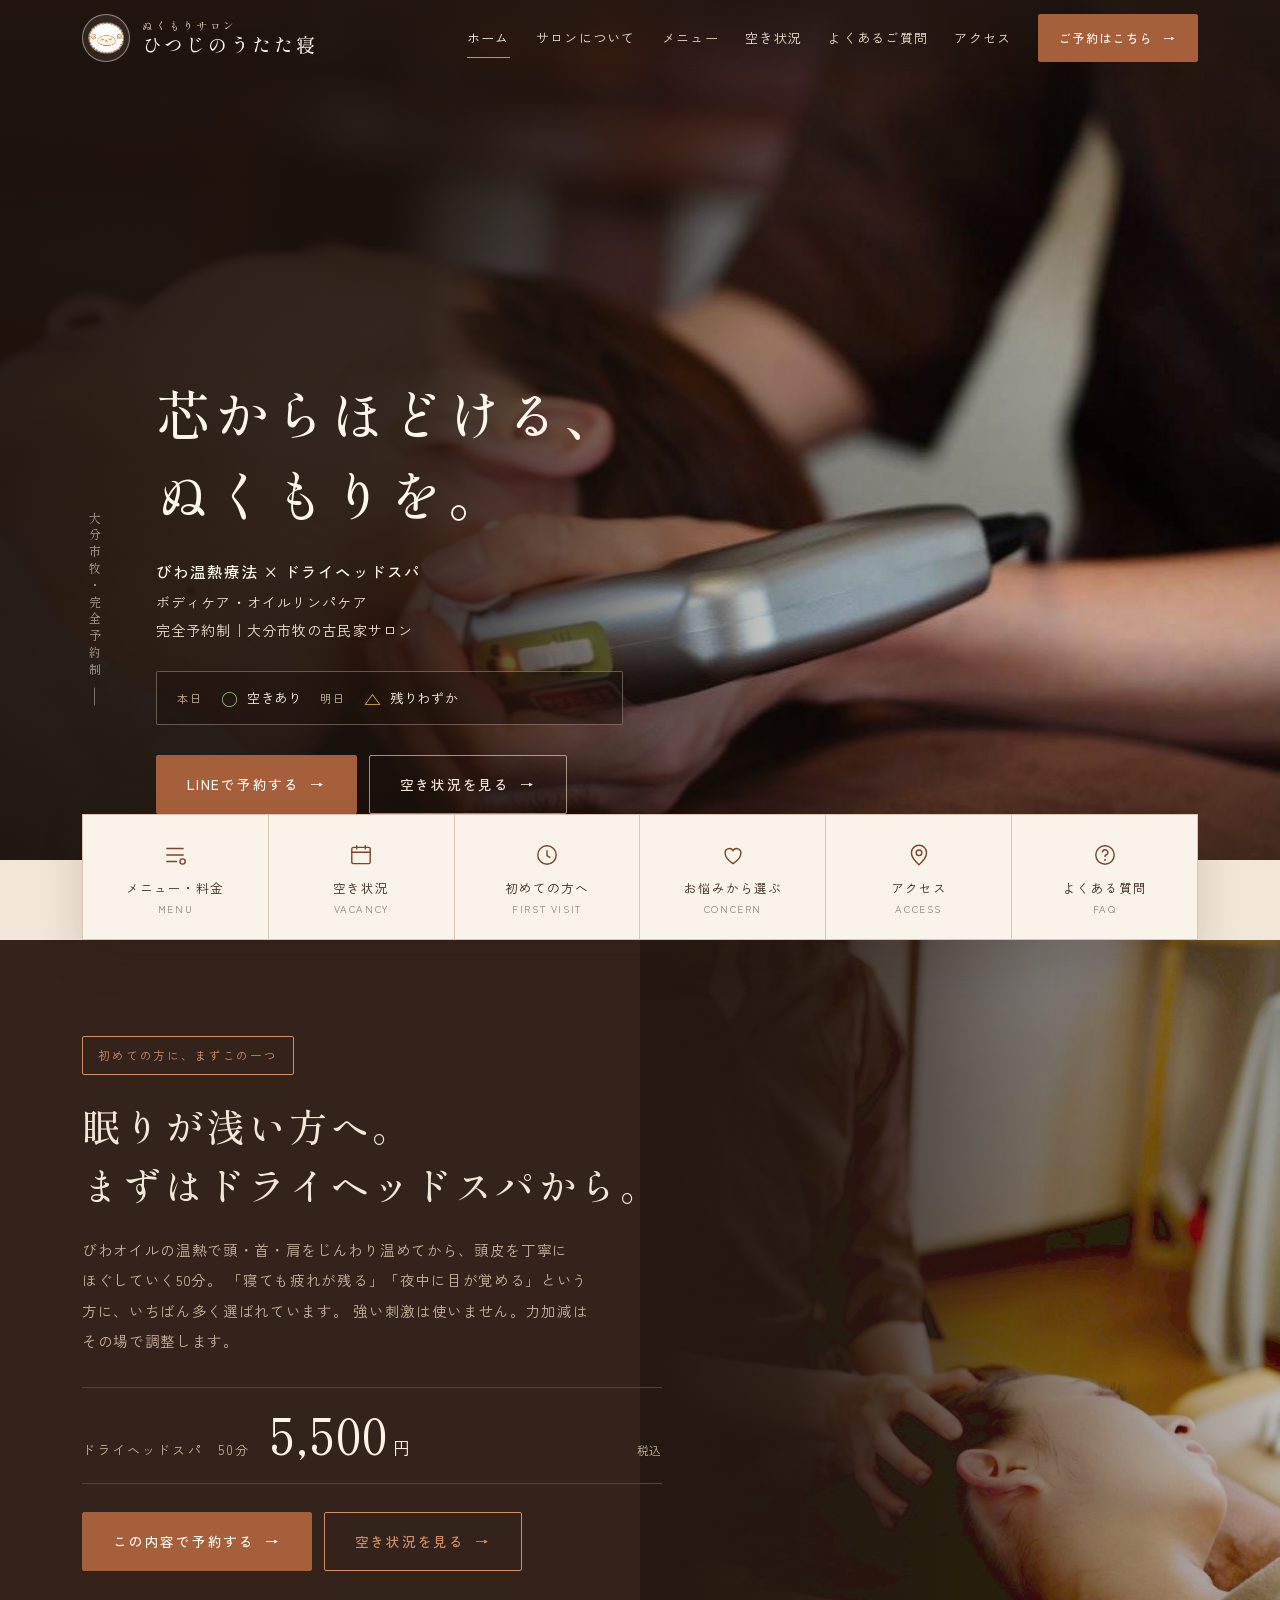
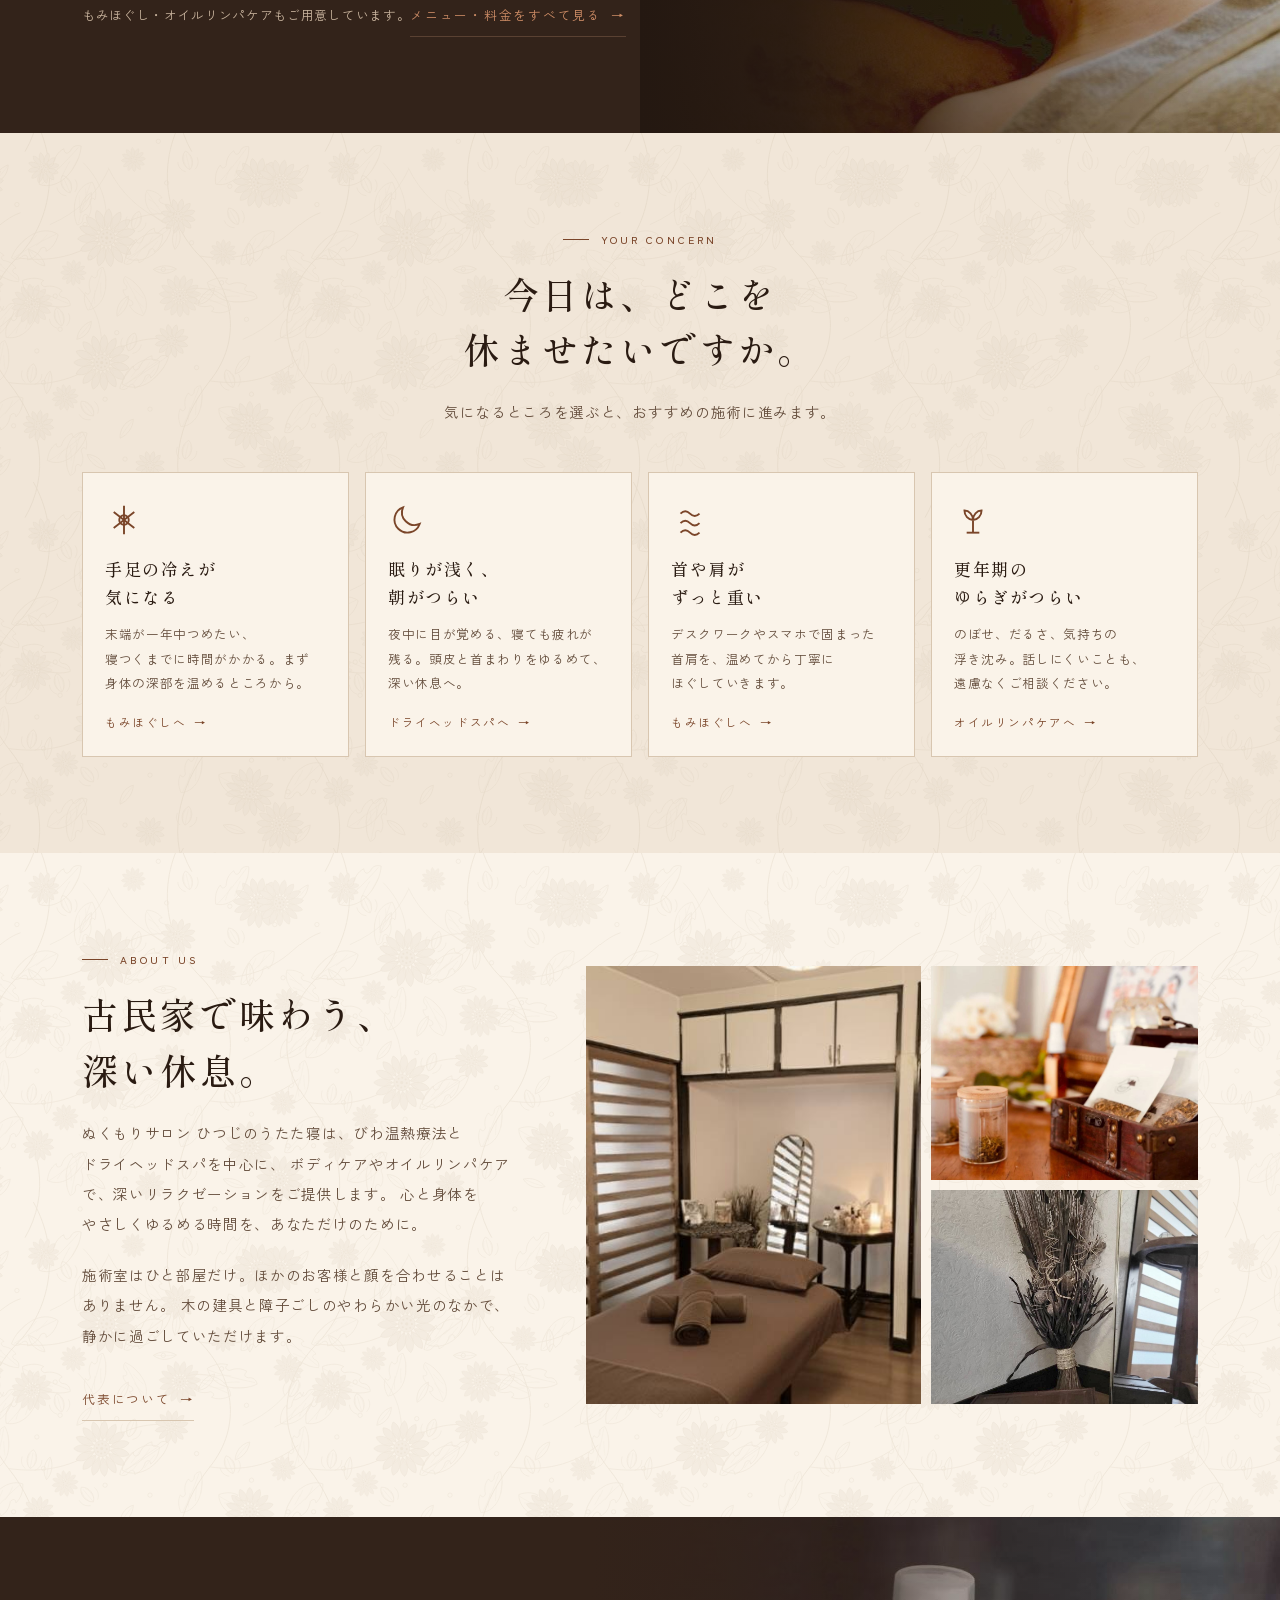
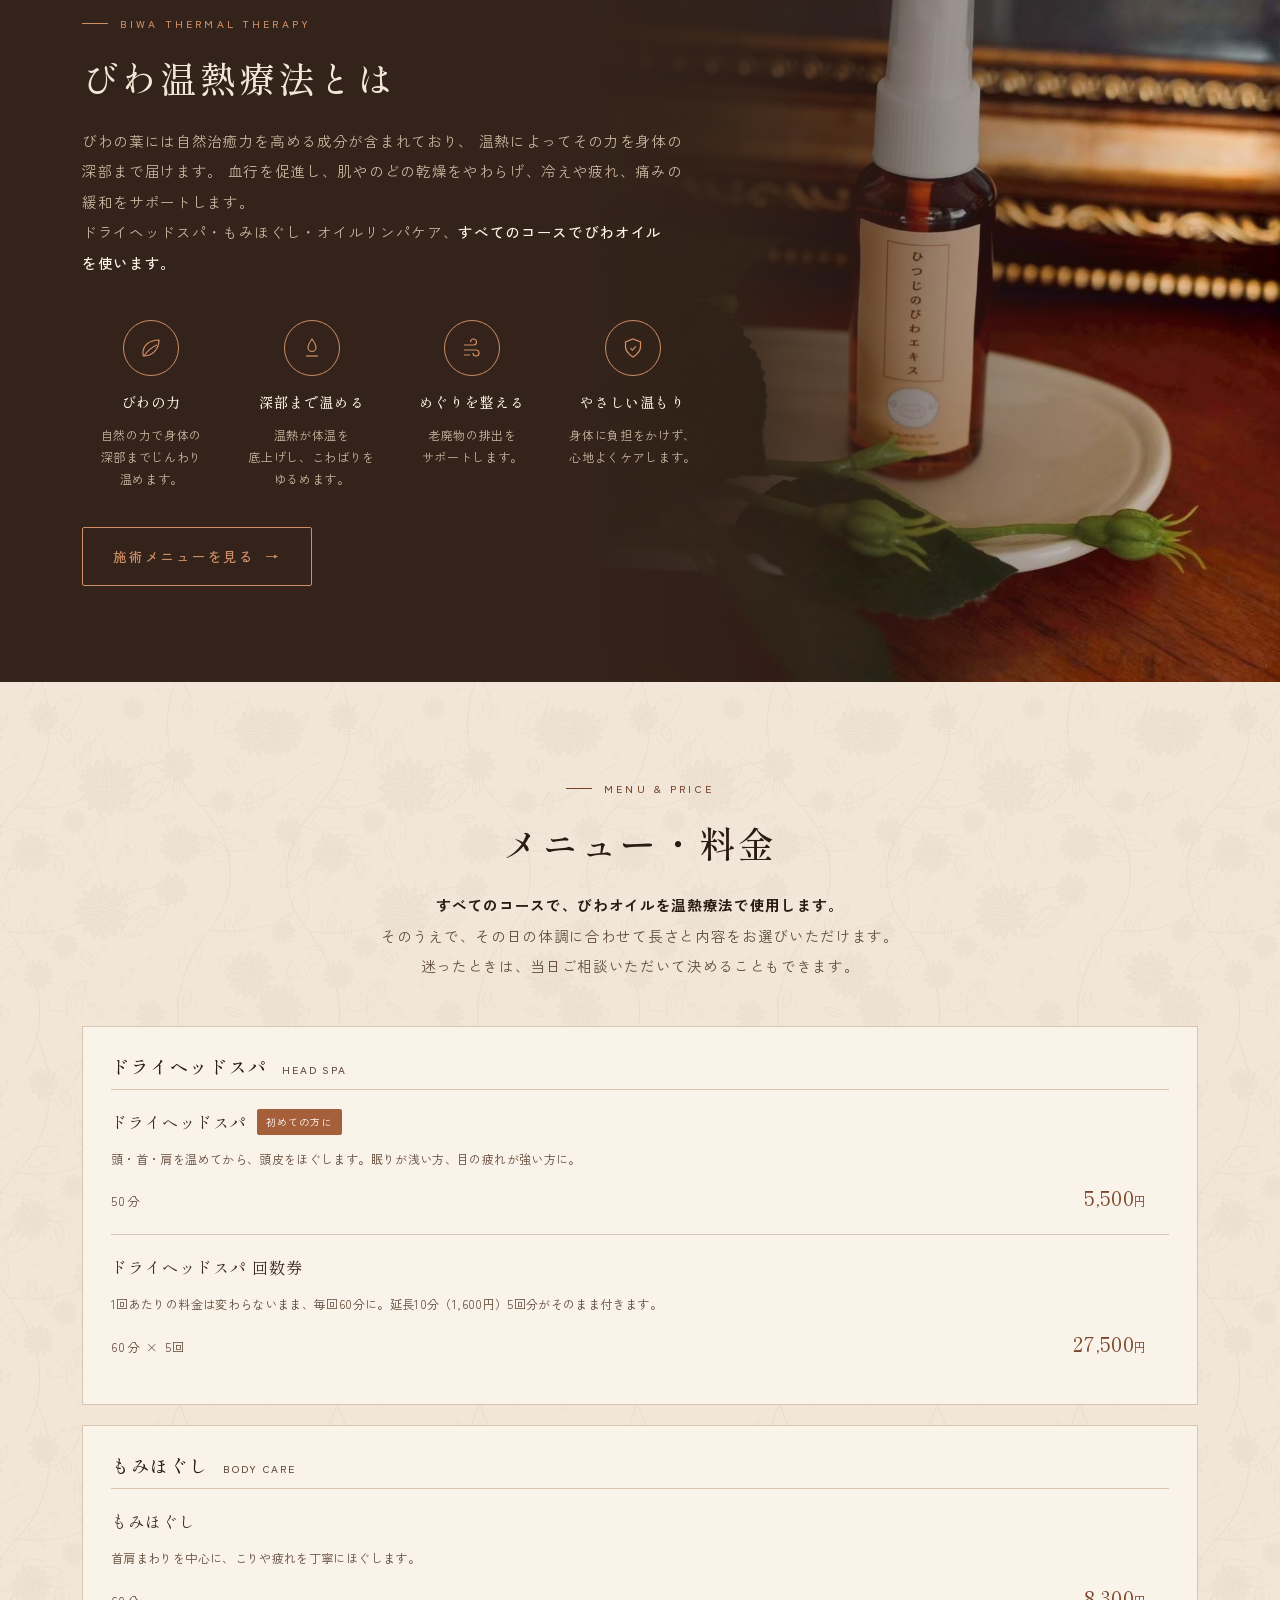
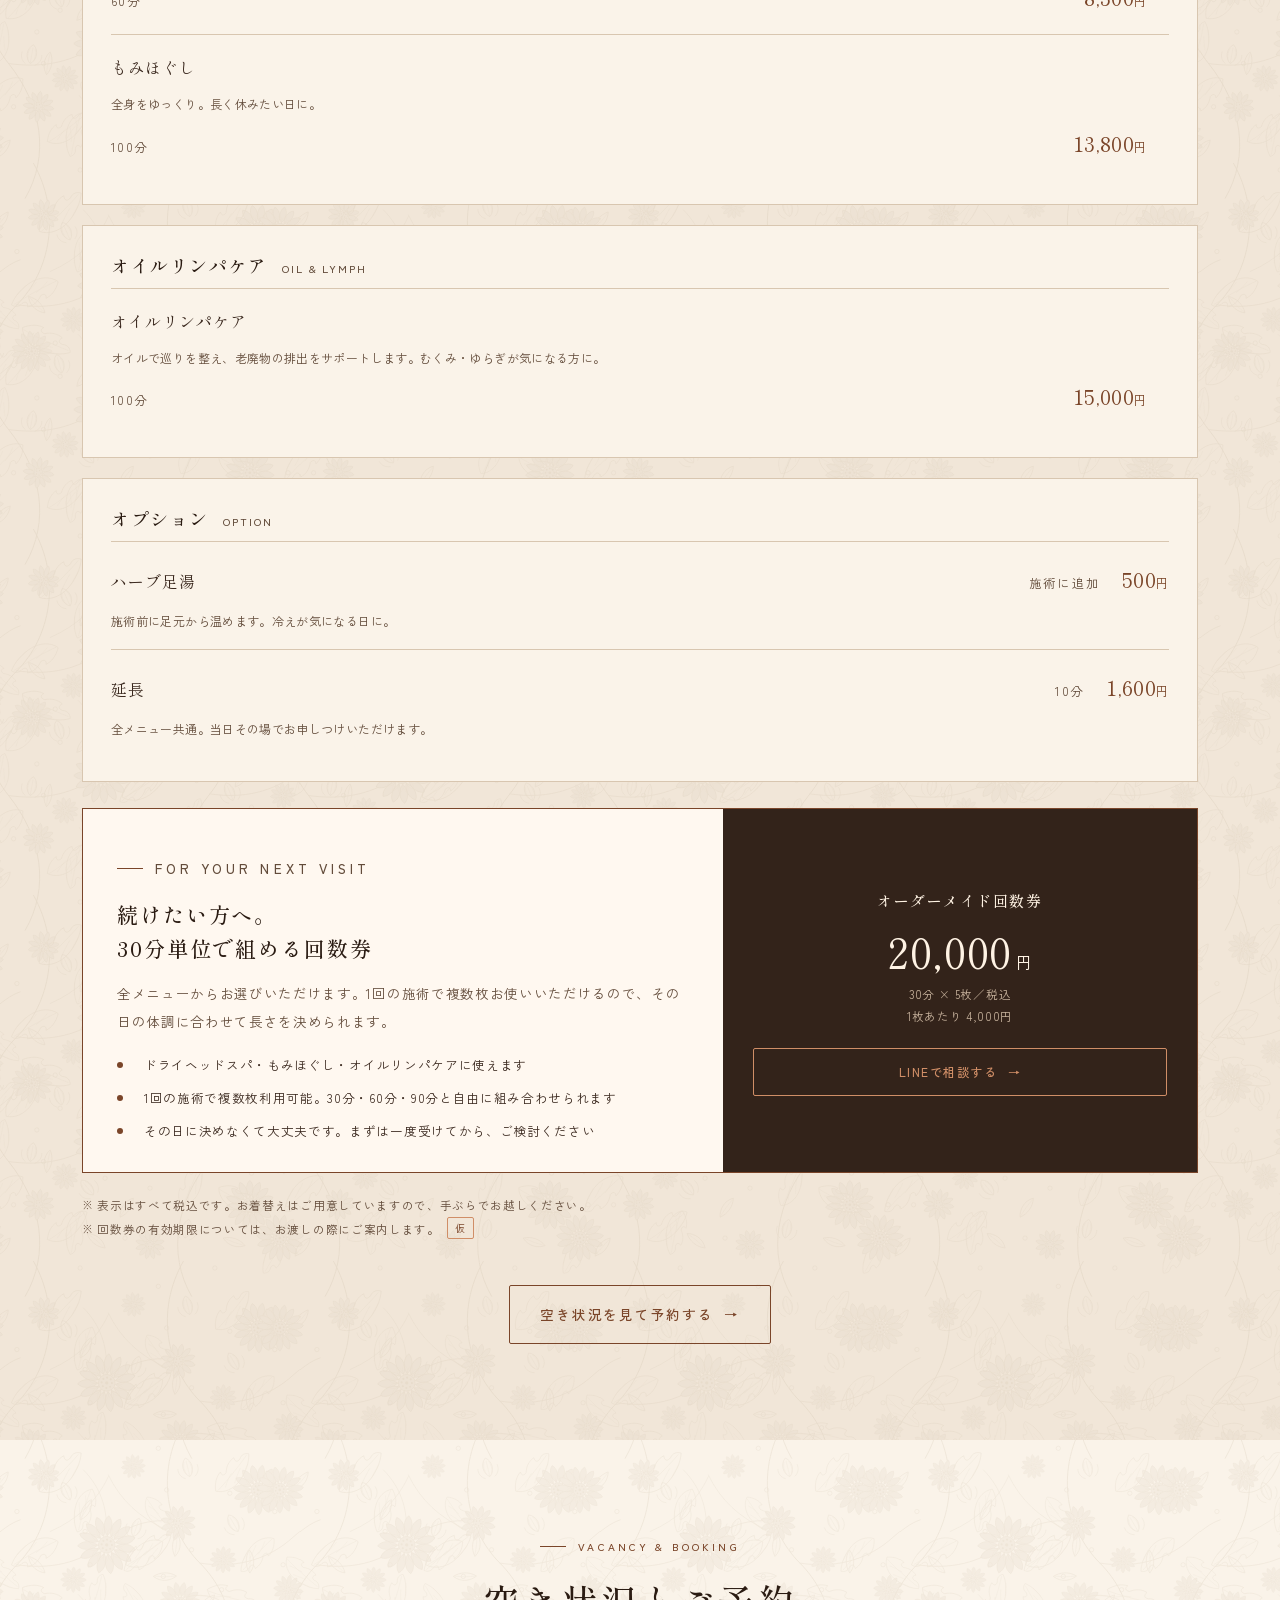
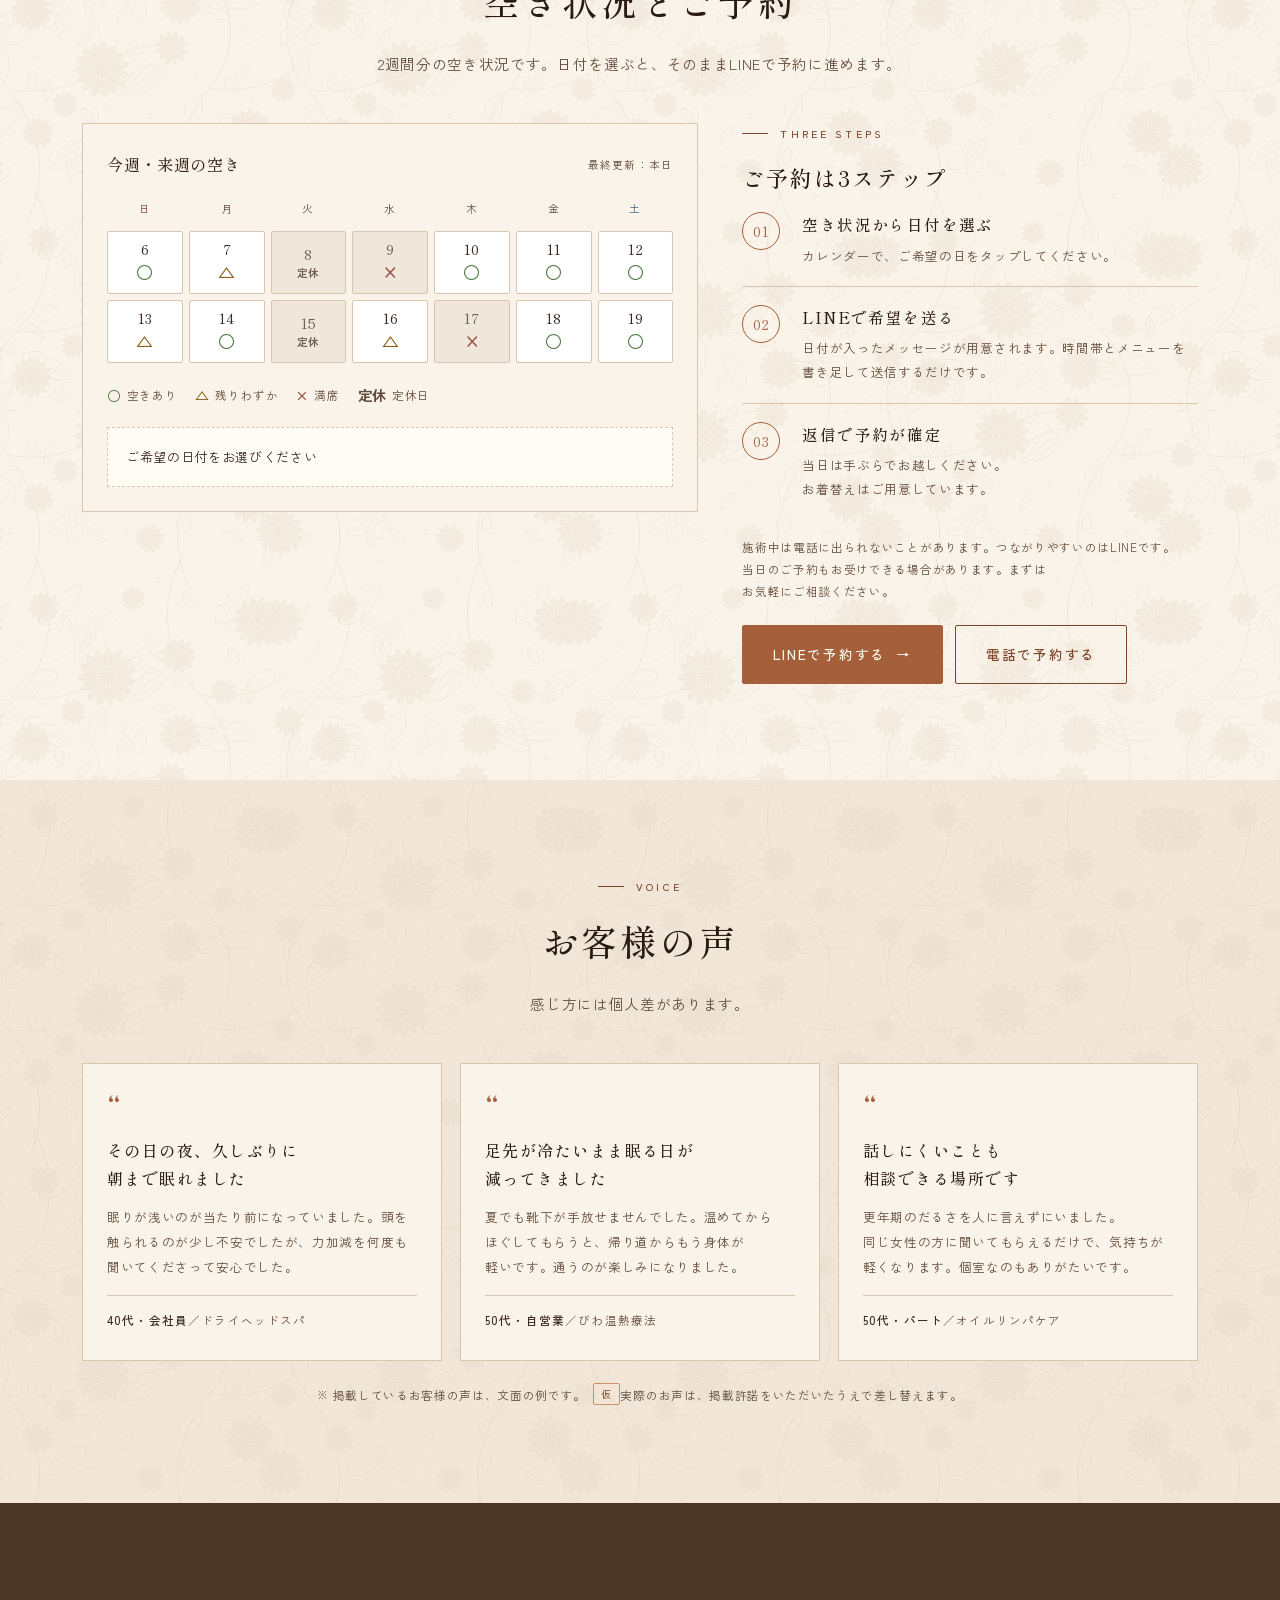
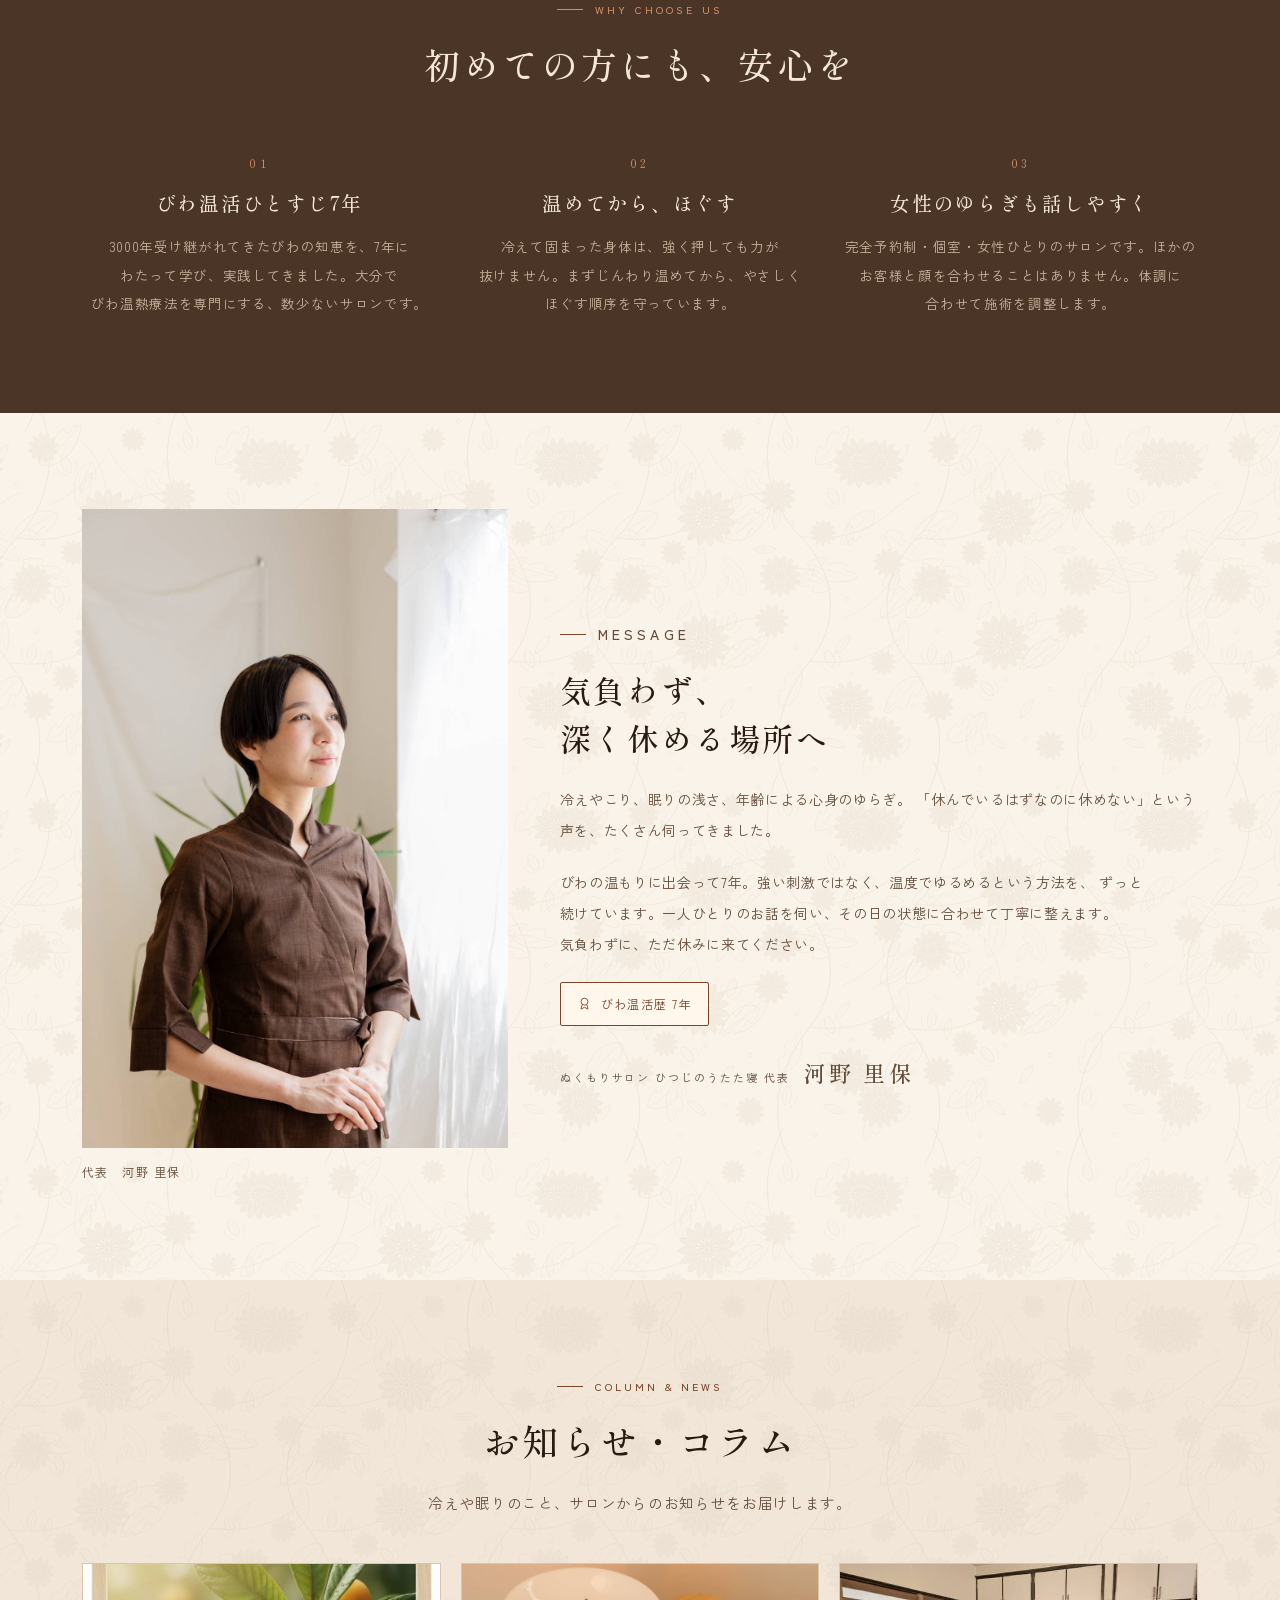
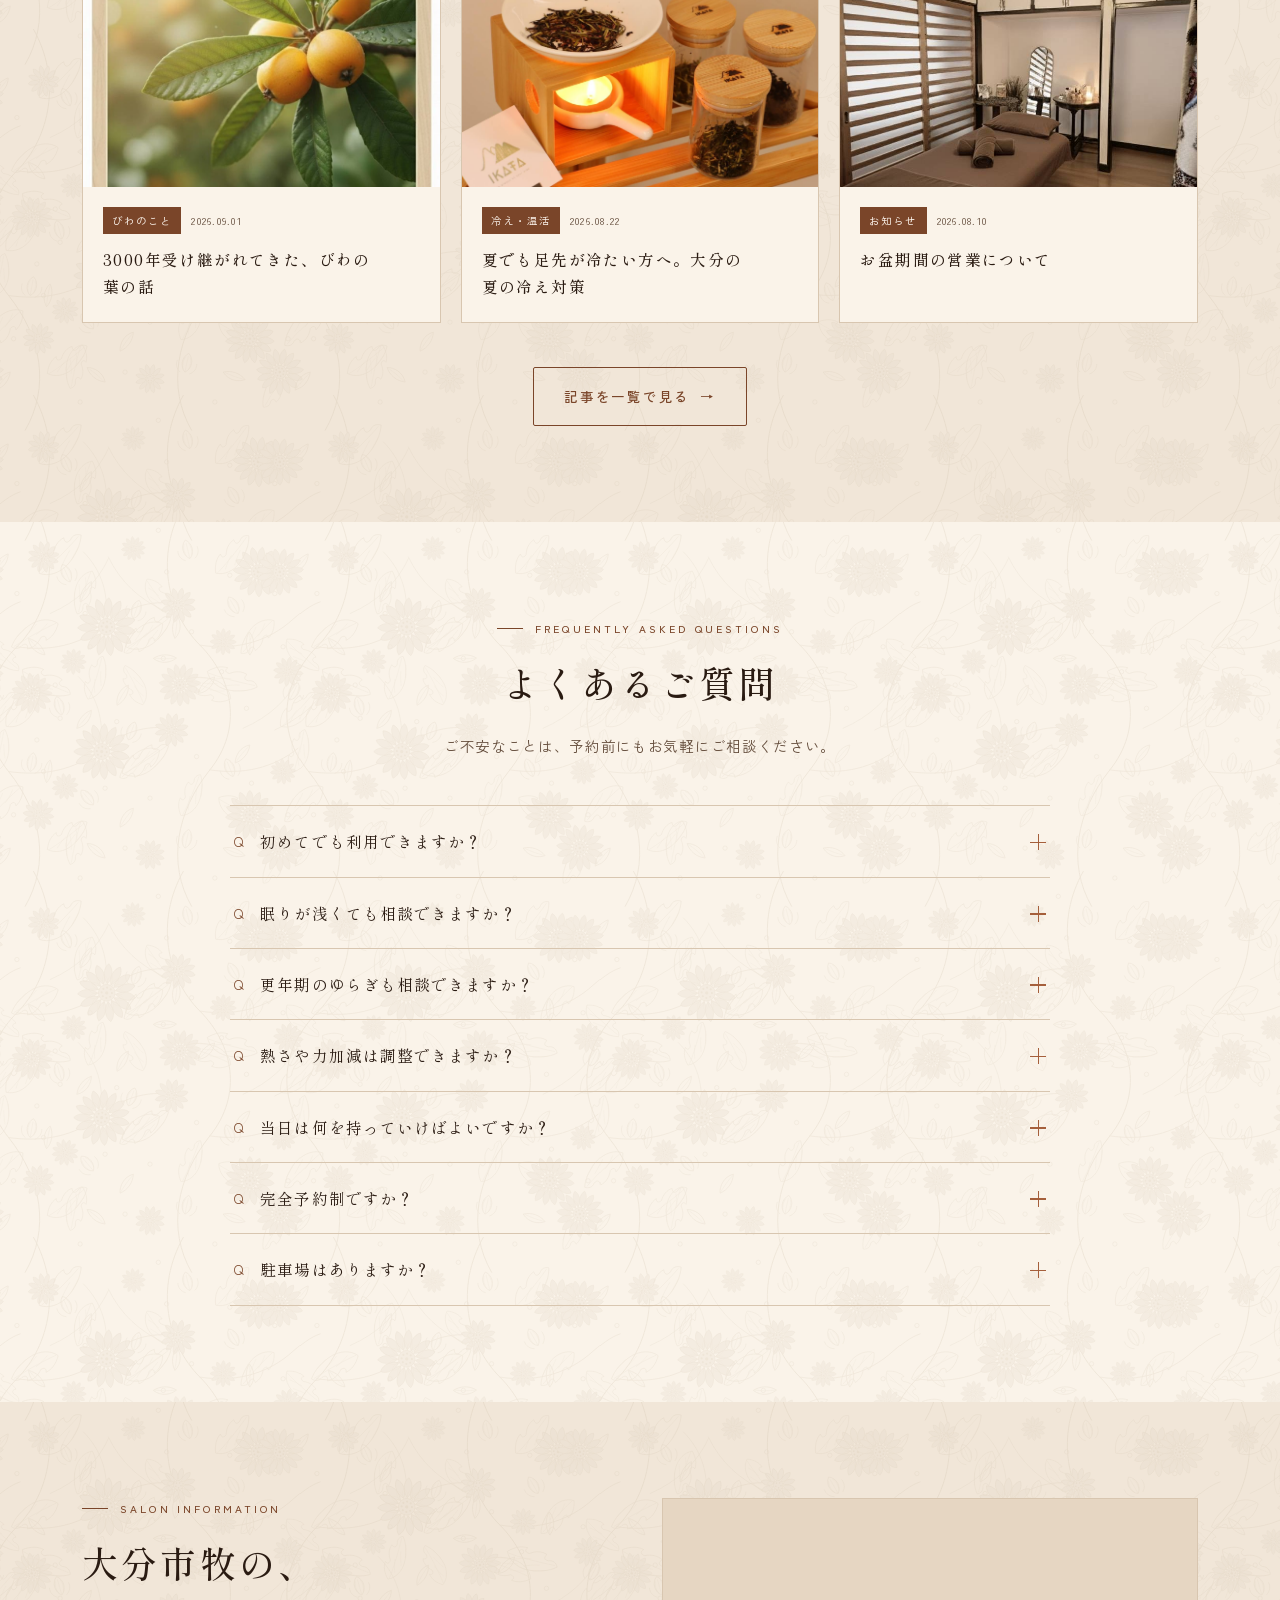
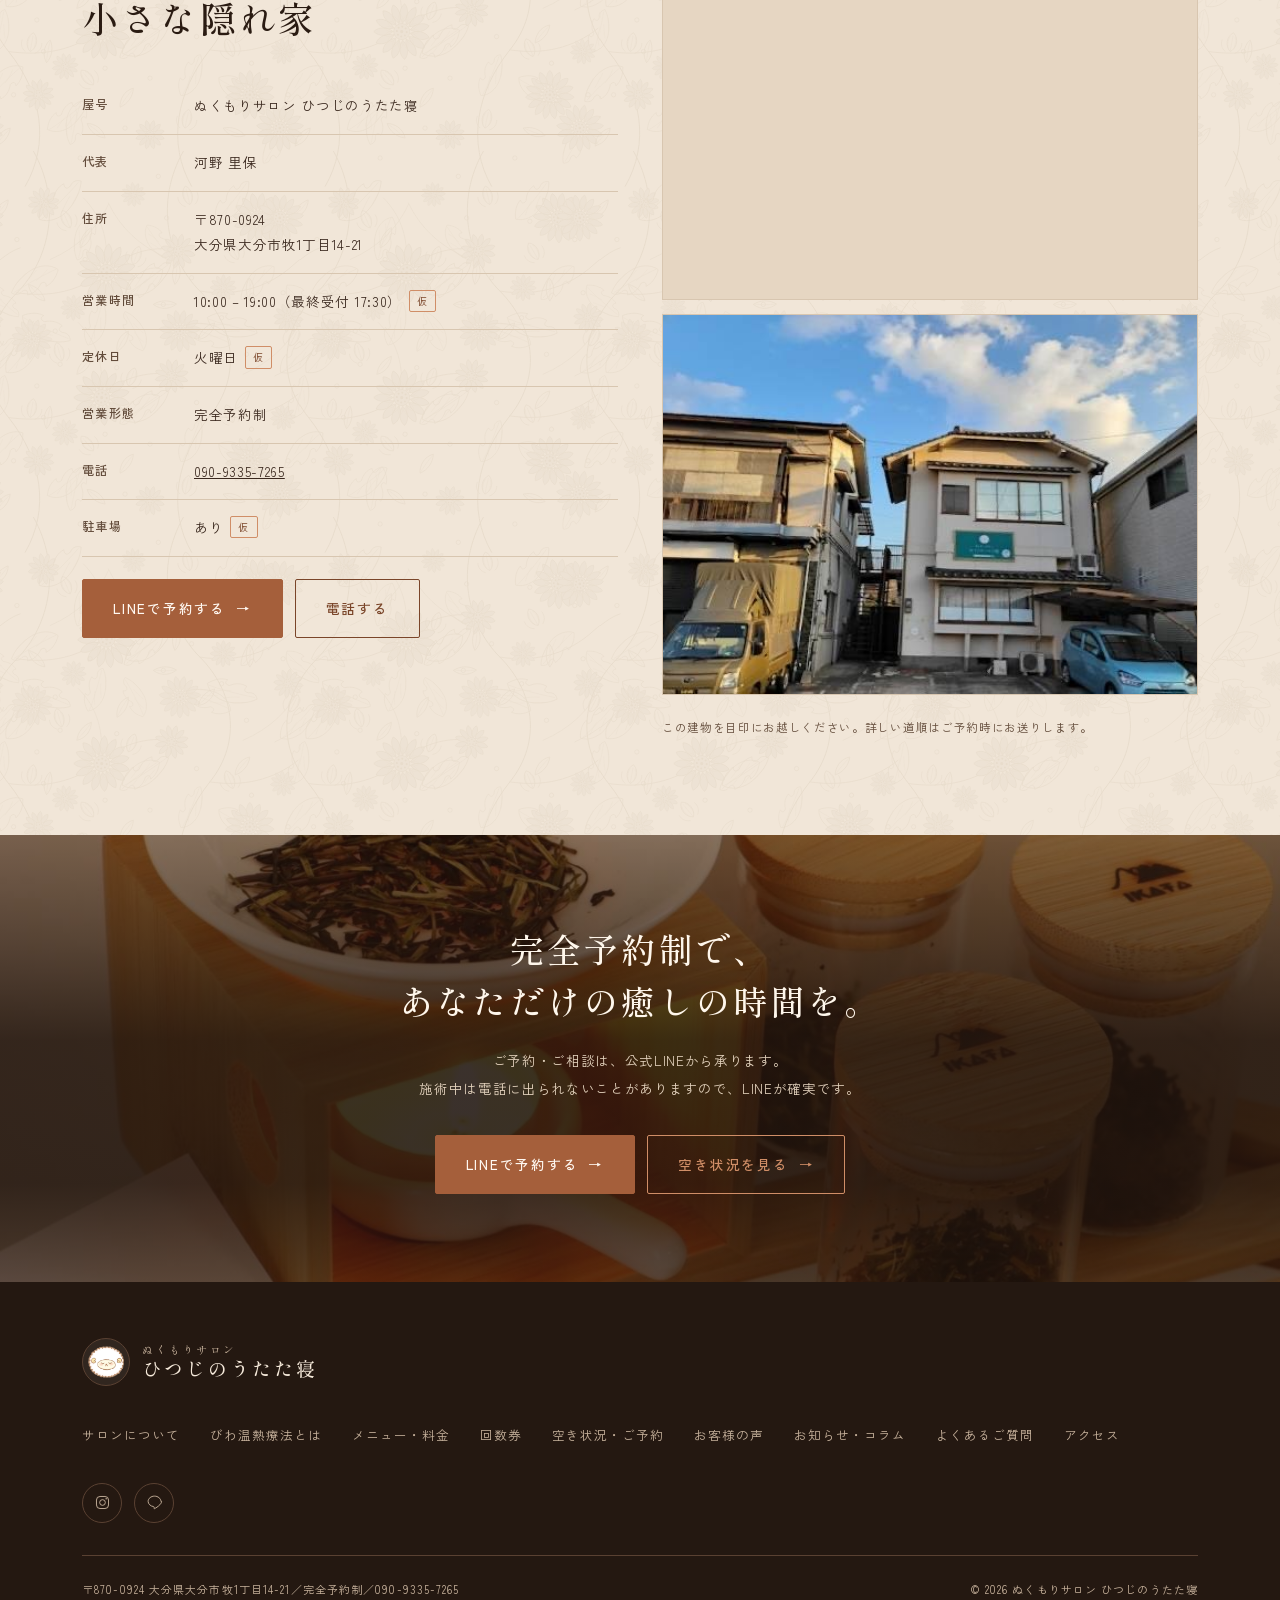
==== index.html @ 5f547007 "ぬくもりサロン ひつじのうたた寝 確認用プレビュー トップページと、運用のしくみのデモ（空き状況の編集・ブログ投稿・成果レポート）。 検索避けとして noindex と robots.txt の Di" ====
<!DOCTYPE html>
<html lang="ja">
<head>
<meta charset="UTF-8">
<meta name="viewport" content="width=device-width, initial-scale=1">
<meta name="robots" content="noindex, nofollow">
<title>ぬくもりサロン ひつじのうたた寝｜大分市牧の古民家サロン｜びわ温熱療法・ドライヘッドスパ</title>
<meta name="description" content="大分市牧の古民家サロン。びわ温熱療法とドライヘッドスパで、温めてからやさしくほぐす完全予約制のリラクゼーションサロンです。冷え・首肩のこり・眠りの浅さ・更年期のゆらぎに。">
<link rel="preconnect" href="https://fonts.googleapis.com">
<link rel="preconnect" href="https://fonts.gstatic.com" crossorigin>
<link href="https://fonts.googleapis.com/css2?family=Shippori+Mincho:wght@400;500;600&family=Zen+Kaku+Gothic+New:wght@400;500&display=swap" rel="stylesheet">
<script>document.documentElement.classList.add('js');</script>
<link rel="stylesheet" href="assets/css/style.css?v=33">
</head>
<body>
<a class="skip" href="#main">本文へ移動</a>

<!-- ===================== ヘッダー ===================== -->
<header class="hd">
  <div class="shell hd-in">
    <a class="brand" href="#top">
      <span class="brand-mark"><img src="assets/img/logo.png" alt=""></span>
      <span class="brand-tx"><small>ぬくもりサロン</small><strong>ひつじのうたた寝</strong></span>
    </a>
    <nav class="gnav">
      <a href="#top" aria-current="page">ホーム</a>
      <a href="#about">サロンについて</a>
      <a href="#menu">メニュー</a>
      <a href="#book">空き状況</a>
      <a href="#faq">よくあるご質問</a>
      <a href="#access">アクセス</a>
    </nav>
    <a class="btn btn-primary btn-sm" href="https://lin.ee/ex2fCM4" target="_blank" rel="noopener">ご予約はこちら<span class="ar">→</span></a>
    <button class="burger" type="button" aria-label="メニューを開く" aria-expanded="false" aria-controls="drawer"><i></i><i></i><i></i></button>
  </div>
</header>

<div class="drawer" id="drawer" hidden>
  <button class="d-close" type="button" data-close aria-label="閉じる">×</button>
  <nav>
    <a href="#about">サロンについて</a>
    <a href="#biwa">びわ温熱療法とは</a>
    <a href="#front">おすすめのメニュー</a>
    <a href="#menu">メニュー・料金</a>
    <a href="#ticket">回数券</a>
    <a href="#book">空き状況・ご予約</a>
    <a href="#voice">お客様の声</a>
    <a href="#message">代表について</a>
    <a href="#blog">お知らせ・コラム</a>
    <a href="#faq">よくあるご質問</a>
    <a href="#access">アクセス</a>
  </nav>
  <div class="d-acts">
    <a class="btn btn-primary" href="https://lin.ee/ex2fCM4" target="_blank" rel="noopener">LINEで予約する<span class="ar">→</span></a>
    <a class="btn btn-ghost" href="tel:09093357265">090-9335-7265 に電話する</a>
  </div>
</div>

<main id="main">
<!-- ===================== 01 ヒーロー ===================== -->
<section class="hero" id="top">
  <div class="hero-media">
    <picture>
      <!-- 縦長写真は portrait のときだけ。横長タブレットで上下が切れるのを防ぐ -->
      <source media="(max-width:900px) and (orientation:portrait)" srcset="assets/img/hero.jpg">
      <img src="assets/img/hero.jpg" alt="温熱機器で首をケアする施術の様子" fetchpriority="high">
    </picture>
  </div>
  <div class="hero-veil"></div>
  <div class="shell hero-in">
    <div class="hero-grid">
      <div class="hero-vert">大分市牧・完全予約制</div>
      <div class="hero-body">
        <h1 class="hero-h1">芯からほどける、<br>ぬくもりを。</h1>
        <p class="hero-sub">
          <b>びわ温熱療法 × ドライヘッドスパ</b>
          ボディケア・オイルリンパケア<br>
          完全予約制｜大分市牧の古民家サロン
        </p>
        <dl class="hero-open" id="heroOpen"></dl>
        <div class="hero-acts">
          <a class="btn btn-primary" href="https://lin.ee/ex2fCM4" target="_blank" rel="noopener">LINEで予約する<span class="ar">→</span></a>
          <a class="btn btn-ghost" href="#book" style="color:#F2E4D3;border-color:rgba(242,228,211,.6)">空き状況を見る<span class="ar">→</span></a>
        </div>
      </div>
    </div>
  </div>
</section>

<!-- ===================== 02 クイックナビ（レイヤーの入口） ===================== -->
<nav class="quick" aria-label="お探しの情報">
  <div class="shell">
    <div class="quick-grid">
      <a href="#menu">
        <svg viewBox="0 0 24 24" aria-hidden="true"><path d="M4 6h16M4 12h16M4 18h10"/><circle cx="19" cy="18" r="2.4"/></svg>
        <span>メニュー・料金<em>MENU</em></span>
      </a>
      <a href="#book">
        <svg viewBox="0 0 24 24" aria-hidden="true"><rect x="3.5" y="5" width="17" height="15" rx="1.5"/><path d="M3.5 9.5h17M8 3v4M16 3v4"/></svg>
        <span>空き状況<em>VACANCY</em></span>
      </a>
      <a href="#flow">
        <svg viewBox="0 0 24 24" aria-hidden="true"><circle cx="12" cy="12" r="8.5"/><path d="M12 7.5v5l3 2"/></svg>
        <span>初めての方へ<em>FIRST VISIT</em></span>
      </a>
      <a href="#concern">
        <svg viewBox="0 0 24 24" aria-hidden="true"><path d="M12 20s-7.2-4.4-7.2-9.4A3.9 3.9 0 0 1 12 8a3.9 3.9 0 0 1 7.2 2.6C19.2 15.6 12 20 12 20z"/></svg>
        <span>お悩みから選ぶ<em>CONCERN</em></span>
      </a>
      <a href="#access">
        <svg viewBox="0 0 24 24" aria-hidden="true"><path d="M12 21s7-6.1 7-11a7 7 0 1 0-14 0c0 4.9 7 11 7 11z"/><circle cx="12" cy="10" r="2.6"/></svg>
        <span>アクセス<em>ACCESS</em></span>
      </a>
      <a href="#faq">
        <svg viewBox="0 0 24 24" aria-hidden="true"><circle cx="12" cy="12" r="8.5"/><path d="M9.6 9.6a2.5 2.5 0 1 1 3.3 2.4c-.6.2-.9.8-.9 1.4v.4"/><circle cx="12" cy="16.6" r=".8" fill="currentColor" stroke="none"/></svg>
        <span>よくある質問<em>FAQ</em></span>
      </a>
    </div>
  </div>
</nav>

<!-- ===================== 03 看板メニュー（1層目：これを前面に） ===================== -->
<section class="sec dark front" id="front">
  <div class="front-media"><img src="assets/img/headspa.jpg" alt="ドライヘッドスパの施術" loading="lazy"></div>
  <div class="shell">
    <div class="front-body rise">
      <span class="front-tag">初めての方に、まずこの一つ</span>
      <h2>眠りが浅い方へ。<br>まずは<span class="nb">ドライヘッドスパ</span>から。</h2>
      <p class="lead">
        びわオイルの温熱で頭・首・肩をじんわり温めてから、頭皮を丁寧にほぐしていく50分。
        「寝ても疲れが残る」「夜中に目が覚める」という方に、いちばん多く選ばれています。
        強い刺激は使いません。力加減はその場で調整します。
      </p>
      <div class="front-price">
        <span class="t">ドライヘッドスパ　50分</span>
        <span class="y">5,500<small>円</small></span>
        <span class="tax">税込</span>
      </div>
      <div class="front-acts">
        <a class="btn btn-primary" href="https://lin.ee/ex2fCM4" target="_blank" rel="noopener">この内容で予約する<span class="ar">→</span></a>
        <a class="btn btn-ghost" href="#book">空き状況を見る<span class="ar">→</span></a>
      </div>
      <p class="front-more">
        <span class="nb">もみほぐし</span>・<span class="nb">オイルリンパケア</span>もご用意しています。<a class="tlink" href="#menu" style="color:var(--copper-lt);border-bottom-color:var(--line-dark)">メニュー・料金をすべて見る<span class="ar">→</span></a>
      </p>
    </div>
  </div>
</section>

<!-- ===================== 04 お悩みから選ぶ ===================== -->
<section class="sec damask" id="concern">
  <div class="shell">
    <div class="sec-head center rise">
      <p class="eyebrow" style="justify-content:center">Your concern</p>
      <h2 class="h2">今日は、どこを<br>休ませたいですか。</h2>
      <p class="lead">気になるところを選ぶと、おすすめの施術に進みます。</p>
    </div>
    <div class="concern-grid rise">
      <a class="concern" href="#menu">
        <svg class="concern-ic" viewBox="0 0 24 24" aria-hidden="true"><path d="M12 3v18M5.5 7l13 10M18.5 7l-13 10"/><circle cx="12" cy="12" r="3"/></svg>
        <h3>手足の冷えが<br>気になる</h3>
        <p>末端が一年中つめたい、寝つくまでに時間がかかる。まず身体の深部を温めるところから。</p>
        <span class="go">もみほぐしへ<span class="ar">→</span></span>
      </a>
      <a class="concern" href="#front">
        <svg class="concern-ic" viewBox="0 0 24 24" aria-hidden="true"><path d="M20 14.5A8 8 0 0 1 9.5 4a8.2 8.2 0 1 0 10.5 10.5z"/></svg>
        <h3>眠りが浅く、<br>朝がつらい</h3>
        <p>夜中に目が覚める、寝ても疲れが残る。頭皮と首まわりをゆるめて、深い休息へ。</p>
        <span class="go">ドライヘッドスパへ<span class="ar">→</span></span>
      </a>
      <a class="concern" href="#menu">
        <svg class="concern-ic" viewBox="0 0 24 24" aria-hidden="true"><path d="M6 8c2-2 4-2 6 0s4 2 6 0M6 14c2-2 4-2 6 0s4 2 6 0M6 20c2-2 4-2 6 0s4 2 6 0"/></svg>
        <h3>首や肩が<br>ずっと重い</h3>
        <p>デスクワークやスマホで固まった首肩を、温めてから丁寧にほぐしていきます。</p>
        <span class="go">もみほぐしへ<span class="ar">→</span></span>
      </a>
      <a class="concern" href="#menu">
        <svg class="concern-ic" viewBox="0 0 24 24" aria-hidden="true"><path d="M12 12c0-3.3 2.4-6 5.4-6 0 3.3-2.4 6-5.4 6zM12 12c0-3.3-2.4-6-5.4-6 0 3.3 2.4 6 5.4 6zM12 12v8"/><path d="M8 20h8"/></svg>
        <h3>更年期の<br>ゆらぎがつらい</h3>
        <p>のぼせ、だるさ、気持ちの浮き沈み。話しにくいことも、遠慮なくご相談ください。</p>
        <span class="go">オイルリンパケアへ<span class="ar">→</span></span>
      </a>
    </div>
  </div>
</section>

<!-- ===================== 04 サロンについて ===================== -->
<section class="sec damask-hi" id="about" style="background-color:var(--cream-hi)">
  <div class="shell about-grid">
    <div class="rise">
      <p class="eyebrow">About us</p>
      <h2 class="h2">古民家で味わう、<br>深い休息。</h2>
      <p class="lead">
        <span class="nb">ぬくもりサロン</span> <span class="nb">ひつじのうたた寝</span>は、<span class="nb">びわ温熱療法</span>と<span class="nb">ドライヘッドスパ</span>を中心に、
        ボディケアや<span class="nb">オイルリンパケア</span>で、深いリラクゼーションをご提供します。
        心と身体をやさしくゆるめる時間を、あなただけのために。
      </p>
      <p class="lead">
        施術室はひと部屋だけ。ほかのお客様と顔を合わせることはありません。
        木の建具と障子ごしのやわらかい光のなかで、静かに過ごしていただけます。
      </p>
      <p style="margin-top:26px"><a class="tlink" href="#message">代表について<span class="ar">→</span></a></p>
    </div>
    <div class="mosaic rise">
      <figure class="m1"><img src="assets/img/room.jpg" alt="古民家の施術室" loading="lazy"></figure>
      <figure><img src="assets/img/herbs.jpg" alt="サロンで使うびわのアイテム" loading="lazy"></figure>
      <figure><img src="assets/img/dryflower.jpg" alt="施術室のドライフラワー" loading="lazy"></figure>
    </div>
  </div>
</section>

<!-- ===================== 05 びわ温熱療法とは ===================== -->
<section class="sec dark biwa" id="biwa">
  <div class="biwa-media"><img src="assets/img/extract.jpg" alt="ひつじのびわエキス" loading="lazy"></div>
  <div class="shell">
    <div class="biwa-body rise">
      <p class="eyebrow">Biwa thermal therapy</p>
      <h2 class="h2">びわ温熱療法とは</h2>
      <p class="lead">
        びわの葉には自然治癒力を高める成分が含まれており、
        温熱によってその力を身体の深部まで届けます。
        血行を促進し、肌やのどの乾燥をやわらげ、冷えや疲れ、痛みの緩和をサポートします。<br><span class="nb">ドライヘッドスパ</span>・<span class="nb">もみほぐし</span>・<span class="nb">オイルリンパケア</span>、<b style="color:#FFF3E4;font-weight:500">すべてのコースで<span class="nb">びわオイル</span>を使います。</b>
      </p>
      <div class="biwa-pts">
        <div class="biwa-pt">
          <div class="ring"><svg viewBox="0 0 24 24" aria-hidden="true"><path d="M20 4C10 4 4 9.5 4 17c0 1.2.2 2.3.5 3C13 20 20 13.5 20 4z"/><path d="M5 20c4-6 8-9 13-11"/></svg></div>
          <b>びわの力</b><span>自然の力で身体の深部までじんわり温めます。</span>
        </div>
        <div class="biwa-pt">
          <div class="ring"><svg viewBox="0 0 24 24" aria-hidden="true"><path d="M12 3c2.5 3.5 4 6 4 8.4a4 4 0 1 1-8 0C8 9 9.5 6.5 12 3z"/><path d="M6 20h12"/></svg></div>
          <b>深部まで温める</b><span>温熱が体温を底上げし、こわばりをゆるめます。</span>
        </div>
        <div class="biwa-pt">
          <div class="ring"><svg viewBox="0 0 24 24" aria-hidden="true"><path d="M4 9h9.5a3 3 0 1 0-3-3M4 14h12a3 3 0 1 1-3 3M4 19h6"/></svg></div>
          <b>めぐりを整える</b><span>老廃物の排出をサポートします。</span>
        </div>
        <div class="biwa-pt">
          <div class="ring"><svg viewBox="0 0 24 24" aria-hidden="true"><path d="M12 21s7.5-4.2 7.5-10V6l-7.5-3L4.5 6v5c0 5.8 7.5 10 7.5 10z"/><path d="M9.4 12.2l1.9 1.9 3.5-3.7"/></svg></div>
          <b>やさしい温もり</b><span>身体に負担をかけず、心地よくケアします。</span>
        </div>
      </div>
      <div style="margin-top:36px"><a class="btn btn-ghost" href="#menu">施術メニューを見る<span class="ar">→</span></a></div>
    </div>
  </div>
</section>

<!-- ===================== 06 メニュー・料金（2層目） ===================== -->
<section class="sec damask" id="menu">
  <div class="shell">
    <div class="sec-head center rise">
      <p class="eyebrow" style="justify-content:center">Menu &amp; price</p>
      <h2 class="h2">メニュー・料金</h2>
      <p class="lead"><b style="color:var(--ink-strong)">すべてのコースで、<span class="nb">びわオイル</span>を<span class="nb">温熱療法</span>で使用します。</b><br>そのうえで、その日の体調に合わせて長さと内容をお選びいただけます。<br>迷ったときは、当日ご相談いただいて決めることもできます。</p>
    </div>

    <div class="price-wrap rise">
      <div class="price-grp">
        <h3>ドライヘッドスパ<em>HEAD SPA</em></h3>
        <div class="price-row">
          <p class="price-name">ドライヘッドスパ<span class="tag-new">初めての方に</span></p>
          <p class="price-desc">頭・首・肩を温めてから、頭皮をほぐします。眠りが浅い方、目の疲れが強い方に。</p>
          <p class="price-time">50分</p>
          <p class="price-yen">5,500<small>円</small></p>
        </div>
        <div class="price-row">
          <p class="price-name"><span class="nb">ドライヘッドスパ</span> <span class="nb">回数券</span></p>
          <p class="price-desc">1回あたりの料金は変わらないまま、毎回60分に。延長10分（1,600円）5回分がそのまま付きます。</p>
          <p class="price-time">60分 × 5回</p>
          <p class="price-yen">27,500<small>円</small></p>
        </div>
      </div>

      <div class="price-grp">
        <h3>もみほぐし<em>BODY CARE</em></h3>
        <div class="price-row">
          <p class="price-name">もみほぐし</p>
          <p class="price-desc">首肩まわりを中心に、こりや疲れを丁寧にほぐします。</p>
          <p class="price-time">60分</p>
          <p class="price-yen">8,300<small>円</small></p>
        </div>
        <div class="price-row">
          <p class="price-name">もみほぐし</p>
          <p class="price-desc">全身をゆっくり。長く休みたい日に。</p>
          <p class="price-time">100分</p>
          <p class="price-yen">13,800<small>円</small></p>
        </div>
      </div>

      <div class="price-grp">
        <h3>オイルリンパケア<em>OIL &amp; LYMPH</em></h3>
        <div class="price-row">
          <p class="price-name">オイルリンパケア</p>
          <p class="price-desc">オイルで巡りを整え、老廃物の排出をサポートします。むくみ・ゆらぎが気になる方に。</p>
          <p class="price-time">100分</p>
          <p class="price-yen">15,000<small>円</small></p>
        </div>
      </div>

      <div class="price-grp">
        <h3>オプション<em>OPTION</em></h3>
        <div class="price-row">
          <p class="price-name">ハーブ足湯</p>
          <p class="price-time">施術に追加</p>
          <p class="price-yen">500<small>円</small></p>
          <p class="price-desc">施術前に足元から温めます。冷えが気になる日に。</p>
        </div>
        <div class="price-row">
          <p class="price-name">延長</p>
          <p class="price-time">10分</p>
          <p class="price-yen">1,600<small>円</small></p>
          <p class="price-desc">全メニュー共通。当日その場でお申しつけいただけます。</p>
        </div>
      </div>
    </div>

    <!-- バックエンド：続けたい方への回数券 -->
    <div class="ticket rise" id="ticket">
      <div class="ticket-bd">
        <p class="eyebrow">For your next visit</p>
        <h3>続けたい方へ。<br>30分単位で組める<span class="nb">回数券</span></h3>
        <p>全メニューからお選びいただけます。1回の施術で複数枚お使いいただけるので、その日の体調に合わせて長さを決められます。</p>
        <ul class="ticket-list">
          <li><span><span class="nb">ドライヘッドスパ</span>・<span class="nb">もみほぐし</span>・<span class="nb">オイルリンパケア</span>に使えます</span></li>
          <li><span>1回の施術で複数枚利用可能。30分・60分・90分と自由に組み合わせられます</span></li>
          <li><span>その日に決めなくて大丈夫です。まずは一度受けてから、ご検討ください</span></li>
        </ul>
      </div>
      <div class="ticket-side">
        <b>オーダーメイド回数券</b>
        <p class="y">20,000<small>円</small></p>
        <p class="u">30分 × 5枚／税込<br>1枚あたり 4,000円</p>
        <a class="btn btn-ghost btn-sm" href="https://lin.ee/ex2fCM4" target="_blank" rel="noopener">LINEで相談する<span class="ar">→</span></a>
      </div>
    </div>

    <p class="note">
      ※ 表示はすべて税込です。お着替えはご用意していますので、手ぶらでお越しください。<br>
      ※ 回数券の有効期限については、お渡しの際にご案内します。<span class="prov">仮</span>
    </p>
    <div class="sec-foot"><a class="btn btn-ghost" href="#book">空き状況を見て予約する<span class="ar">→</span></a></div>
  </div>
</section>

<!-- ===================== 07 空き状況・ご予約 ===================== -->
<section class="sec damask-hi" id="book" style="background-color:var(--cream-hi)">
  <div class="shell">
    <div class="sec-head center rise">
      <p class="eyebrow" style="justify-content:center">Vacancy &amp; booking</p>
      <h2 class="h2">空き状況とご予約</h2>
      <p class="lead">2週間分の空き状況です。日付を選ぶと、そのままLINEで予約に進めます。</p>
    </div>
    <div class="book-grid">
      <div class="cal rise">
        <div class="cal-hd">
          <b>今週・来週の空き</b>
          <span class="cal-upd">最終更新：本日</span>
        </div>
        <div class="cal-week" id="calGrid"></div>
        <div class="cal-legend">
          <span><b class="mk-o">○</b> 空きあり</span>
          <span><b class="mk-t">△</b> 残りわずか</span>
          <span><b class="mk-x">×</b> 満席</span>
          <span><b>定休</b> 定休日</span>
        </div>
        <div class="cal-pick" id="calPick">
          <p id="calPickTx">ご希望の日付をお選びください</p>
          <a class="btn btn-primary btn-sm" id="calPickBtn" href="https://lin.ee/ex2fCM4" target="_blank" rel="noopener" hidden>この日で予約する<span class="ar">→</span></a>
        </div>
      </div>
      <div class="rise" id="flow">
        <p class="eyebrow">Three steps</p>
        <h3 style="font-size:22px">ご予約は3ステップ</h3>
        <div class="steps">
          <div class="step">
            <div class="no"></div>
            <div><h4>空き状況から日付を選ぶ</h4><p>カレンダーで、ご希望の日をタップしてください。</p></div>
          </div>
          <div class="step">
            <div class="no"></div>
            <div><h4>LINEで希望を送る</h4><p>日付が入ったメッセージが用意されます。時間帯とメニューを書き足して送信するだけです。</p></div>
          </div>
          <div class="step">
            <div class="no"></div>
            <div><h4>返信で予約が確定</h4><p>当日は手ぶらでお越しください。お着替えはご用意しています。</p></div>
          </div>
        </div>
        <p class="book-note">
          施術中は電話に出られないことがあります。つながりやすいのはLINEです。<br>
          当日のご予約もお受けできる場合があります。まずはお気軽にご相談ください。
        </p>
        <div class="hero-acts" style="margin-top:22px">
          <a class="btn btn-primary" href="https://lin.ee/ex2fCM4" target="_blank" rel="noopener">LINEで予約する<span class="ar">→</span></a>
          <a class="btn btn-ghost" href="tel:09093357265">電話で予約する</a>
        </div>
      </div>
    </div>
  </div>
</section>

<!-- ===================== 08 お客様の声 ===================== -->
<section class="sec damask" id="voice">
  <div class="shell">
    <div class="sec-head center rise">
      <p class="eyebrow" style="justify-content:center">Voice</p>
      <h2 class="h2">お客様の声</h2>
      <p class="lead">感じ方には個人差があります。</p>
    </div>
    <div class="voice-grid rise">
      <div class="voice">
        <div class="q" aria-hidden="true">“</div>
        <h3>その日の夜、久しぶりに<br>朝まで眠れました</h3>
        <p>眠りが浅いのが当たり前になっていました。頭を触られるのが少し不安でしたが、力加減を何度も聞いてくださって安心でした。</p>
        <p class="who"><b>40代・会社員</b>／ドライヘッドスパ</p>
      </div>
      <div class="voice">
        <div class="q" aria-hidden="true">“</div>
        <h3>足先が冷たいまま眠る日が<br>減ってきました</h3>
        <p>夏でも靴下が手放せませんでした。温めてからほぐしてもらうと、帰り道からもう身体が軽いです。通うのが楽しみになりました。</p>
        <p class="who"><b>50代・自営業</b>／びわ温熱療法</p>
      </div>
      <div class="voice">
        <div class="q" aria-hidden="true">“</div>
        <h3>話しにくいことも<br>相談できる場所です</h3>
        <p>更年期のだるさを人に言えずにいました。同じ女性の方に聞いてもらえるだけで、気持ちが軽くなります。個室なのもありがたいです。</p>
        <p class="who"><b>50代・パート</b>／オイルリンパケア</p>
      </div>
    </div>
    <p class="note" style="text-align:center">※ 掲載しているお客様の声は、文面の例です。<span class="prov">仮</span>実際のお声は、掲載許諾をいただいたうえで差し替えます。</p>
  </div>
</section>

<!-- ===================== 09 選ばれる理由 ===================== -->
<section class="sec dark" id="reasons" style="background:var(--brown-mid)">
  <div class="shell">
    <div class="sec-head center rise">
      <p class="eyebrow" style="justify-content:center">Why choose us</p>
      <h2 class="h2">初めての方にも、安心を</h2>
    </div>
    <div class="reason-grid rise">
      <div class="reason">
        <p class="no">01</p>
        <h3>びわ温活ひとすじ7年</h3>
        <p>3000年受け継がれてきたびわの知恵を、7年にわたって学び、実践してきました。大分でびわ温熱療法を専門にする、数少ないサロンです。</p>
      </div>
      <div class="reason">
        <p class="no">02</p>
        <h3>温めてから、ほぐす</h3>
        <p>冷えて固まった身体は、強く押しても力が抜けません。まずじんわり温めてから、やさしくほぐす順序を守っています。</p>
      </div>
      <div class="reason">
        <p class="no">03</p>
        <h3>女性のゆらぎも話しやすく</h3>
        <p>完全予約制・個室・女性ひとりのサロンです。ほかのお客様と顔を合わせることはありません。体調に合わせて施術を調整します。</p>
      </div>
    </div>
  </div>
</section>

<!-- ===================== 10 代表挨拶 ===================== -->
<section class="sec damask-hi" id="message" style="background-color:var(--cream-hi)">
  <div class="shell msg-grid">
    <figure class="msg-ph rise" style="margin:0">
      <img src="assets/img/owner.jpg" alt="代表 河野里保">
      <figcaption>代表　河野 里保</figcaption>
    </figure>
    <div class="msg-body rise">
      <p class="eyebrow">Message</p>
      <h2>気負わず、<br>深く休める場所へ</h2>
      <p>
        冷えやこり、眠りの浅さ、年齢による心身のゆらぎ。
        「休んでいるはずなのに休めない」という声を、たくさん伺ってきました。
      </p>
      <p>
        びわの温もりに出会って7年。強い刺激ではなく、温度でゆるめるという方法を、
        ずっと続けています。一人ひとりのお話を伺い、その日の状態に合わせて丁寧に整えます。
        気負わずに、ただ休みに来てください。
      </p>
      <span class="badge">
        <svg width="15" height="15" viewBox="0 0 24 24" fill="none" stroke="currentColor" stroke-width="1.4" aria-hidden="true"><circle cx="12" cy="9" r="5.5"/><path d="M8 14l-1.5 7 5.5-3 5.5 3L16 14"/></svg>
        びわ温活歴 7年
      </span>
      <p class="msg-sign"><small><span class="nb">ぬくもりサロン</span> <span class="nb">ひつじのうたた寝</span> 代表</small><b>河野 里保</b></p>
    </div>
  </div>
</section>

<!-- ===================== 11 お知らせ・コラム ===================== -->
<section class="sec damask" id="blog">
  <div class="shell">
    <div class="sec-head center rise">
      <p class="eyebrow" style="justify-content:center">Column &amp; news</p>
      <h2 class="h2">お知らせ・コラム</h2>
      <p class="lead">冷えや眠りのこと、サロンからのお知らせをお届けします。</p>
    </div>
    <div class="post-grid rise">
      <a class="post" href="#blog">
        <div class="post-ph"><img src="assets/img/biwa-fruit.jpg" alt="" loading="lazy"></div>
        <div class="post-bd">
          <p class="post-meta"><span class="post-cat">びわのこと</span><time>2026.09.01</time></p>
          <h3>3000年受け継がれてきた、びわの葉の話</h3>
        </div>
      </a>
      <a class="post" href="#blog">
        <div class="post-ph"><img src="assets/img/candle.jpg" alt="" loading="lazy"></div>
        <div class="post-bd">
          <p class="post-meta"><span class="post-cat">冷え・温活</span><time>2026.08.22</time></p>
          <h3>夏でも足先が冷たい方へ。大分の夏の冷え対策</h3>
        </div>
      </a>
      <a class="post" href="#blog">
        <div class="post-ph"><img src="assets/img/room.jpg" alt="" loading="lazy"></div>
        <div class="post-bd">
          <p class="post-meta"><span class="post-cat">お知らせ</span><time>2026.08.10</time></p>
          <h3>お盆期間の営業について</h3>
        </div>
      </a>
    </div>
    <div class="sec-foot"><a class="btn btn-ghost" href="#blog">記事を一覧で見る<span class="ar">→</span></a></div>
  </div>
</section>

<!-- ===================== 12 よくあるご質問 ===================== -->
<section class="sec damask-hi" id="faq" style="background-color:var(--cream-hi)">
  <div class="shell">
    <div class="sec-head center rise">
      <p class="eyebrow" style="justify-content:center">Frequently asked questions</p>
      <h2 class="h2">よくあるご質問</h2>
      <p class="lead">ご不安なことは、予約前にもお気軽にご相談ください。</p>
    </div>
    <div class="faq-list rise">
      <div class="faq-item">
        <button class="faq-q" type="button" aria-expanded="false"><span class="qm">Q</span>初めてでも利用できますか？<span class="pm"></span></button>
        <div class="faq-a"><div><p>もちろんです。ご来店の方の多くが初めてのサロン利用です。当日はまずお身体の状態を伺い、その日に合った内容をご提案します。分からないことは何でもお尋ねください。</p></div></div>
      </div>
      <div class="faq-item">
        <button class="faq-q" type="button" aria-expanded="false"><span class="qm">Q</span>眠りが浅くても相談できますか？<span class="pm"></span></button>
        <div class="faq-a"><div><p>はい。夜中に目が覚める、朝すっきり起きられないというご相談は多くいただきます。頭・首・肩を温めてからほぐすドライヘッドスパを中心にご案内しています。</p></div></div>
      </div>
      <div class="faq-item">
        <button class="faq-q" type="button" aria-expanded="false"><span class="qm">Q</span>更年期のゆらぎも相談できますか？<span class="pm"></span></button>
        <div class="faq-a"><div><p>ご相談ください。完全予約制の個室で、女性ひとりで運営しています。ほかのお客様と顔を合わせることはありませんので、話しにくいこともお話しいただけます。</p></div></div>
      </div>
      <div class="faq-item">
        <button class="faq-q" type="button" aria-expanded="false"><span class="qm">Q</span>熱さや力加減は調整できますか？<span class="pm"></span></button>
        <div class="faq-a"><div><p>できます。施術中も「熱くないですか」「強さはいかがですか」と都度お声かけしますので、遠慮なくお伝えください。強い刺激が苦手な方にも配慮しています。</p></div></div>
      </div>
      <div class="faq-item">
        <button class="faq-q" type="button" aria-expanded="false"><span class="qm">Q</span>当日は何を持っていけばよいですか？<span class="pm"></span></button>
        <div class="faq-a"><div><p>手ぶらでお越しいただけます。お着替えはご用意しています。<span class="prov">仮</span></p></div></div>
      </div>
      <div class="faq-item">
        <button class="faq-q" type="button" aria-expanded="false"><span class="qm">Q</span>完全予約制ですか？<span class="pm"></span></button>
        <div class="faq-a"><div><p>はい、完全予約制です。空き状況は当ページのカレンダーで随時更新しています。当日のご予約もお受けできる場合がありますので、まずはLINEでお問い合わせください。</p></div></div>
      </div>
      <div class="faq-item">
        <button class="faq-q" type="button" aria-expanded="false"><span class="qm">Q</span>駐車場はありますか？<span class="pm"></span></button>
        <div class="faq-a"><div><p>お車でお越しいただけます。駐車場所はご予約時にご案内します。<span class="prov">仮</span></p></div></div>
      </div>
    </div>
  </div>
</section>

<!-- ===================== 13 店舗情報・アクセス ===================== -->
<section class="sec damask" id="access">
  <div class="shell access-grid">
    <div class="rise">
      <p class="eyebrow">Salon information</p>
      <h2 class="h2">大分市牧の、<br>小さな隠れ家</h2>
      <table class="info-tbl">
        <tbody>
          <tr><th>屋号</th><td>ぬくもりサロン ひつじのうたた寝</td></tr>
          <tr><th>代表</th><td>河野 里保</td></tr>
          <tr><th>住所</th><td>〒870-0924<br>大分県大分市牧1丁目14-21</td></tr>
          <tr><th>営業時間</th><td>10:00 – 19:00（最終受付 17:30）<span class="prov">仮</span></td></tr>
          <tr><th>定休日</th><td>火曜日<span class="prov">仮</span></td></tr>
          <tr><th>営業形態</th><td>完全予約制</td></tr>
          <tr><th>電話</th><td><a href="tel:09093357265">090-9335-7265</a></td></tr>
          <tr><th>駐車場</th><td>あり<span class="prov">仮</span></td></tr>
        </tbody>
      </table>
      <div class="access-acts">
        <a class="btn btn-primary" href="https://lin.ee/ex2fCM4" target="_blank" rel="noopener">LINEで予約する<span class="ar">→</span></a>
        <a class="btn btn-ghost" href="tel:09093357265">電話する</a>
      </div>
    </div>
    <div class="rise">
      <div class="map">
        <iframe src="https://www.google.com/maps?q=%E5%A4%A7%E5%88%86%E7%9C%8C%E5%A4%A7%E5%88%86%E5%B8%82%E7%89%A71%E4%B8%81%E7%9B%AE14-21&output=embed" loading="lazy" title="ぬくもりサロン ひつじのうたた寝の地図" referrerpolicy="no-referrer-when-downgrade"></iframe>
      </div>
      <figure style="margin:14px 0 0"><img src="assets/img/exterior.jpg" alt="サロンの外観。この建物が目印です" loading="lazy" style="width:100%;border:1px solid var(--line)"></figure>
      <p class="note">この建物を目印にお越しください。詳しい道順はご予約時にお送りします。</p>
    </div>
  </div>
</section>

<!-- ===================== 14 締めの CTA ===================== -->
<section class="cta dark">
  <div class="cta-media"><img src="assets/img/candle.jpg" alt="" loading="lazy"></div>
  <div class="shell rise">
    <h2>完全予約制で、<br>あなただけの癒しの時間を。</h2>
    <p>ご予約・ご相談は、公式LINEから承ります。<br>施術中は電話に出られないことがありますので、LINEが確実です。</p>
    <div class="cta-acts">
      <a class="btn btn-primary" href="https://lin.ee/ex2fCM4" target="_blank" rel="noopener">LINEで予約する<span class="ar">→</span></a>
      <a class="btn btn-ghost" href="#book">空き状況を見る<span class="ar">→</span></a>
    </div>
  </div>
</section>
</main>

<!-- ===================== フッター ===================== -->
<footer class="ft">
  <div class="shell">
    <div class="ft-top">
      <a class="brand" href="#top">
        <span class="brand-mark"><img src="assets/img/logo.png" alt=""></span>
        <span class="brand-tx"><small>ぬくもりサロン</small><strong>ひつじのうたた寝</strong></span>
      </a>
      <nav class="ft-nav">
        <a href="#about">サロンについて</a>
        <a href="#biwa">びわ温熱療法とは</a>
        <a href="#menu">メニュー・料金</a>
        <a href="#ticket">回数券</a>
        <a href="#book">空き状況・ご予約</a>
        <a href="#voice">お客様の声</a>
        <a href="#blog">お知らせ・コラム</a>
        <a href="#faq">よくあるご質問</a>
        <a href="#access">アクセス</a>
      </nav>
      <div class="ft-sns">
        <a href="https://www.instagram.com/nukumorisaron_hitsujinoutatane" target="_blank" rel="noopener" aria-label="Instagram">
          <svg viewBox="0 0 24 24" aria-hidden="true"><rect x="3.5" y="3.5" width="17" height="17" rx="5"/><circle cx="12" cy="12" r="4"/><circle cx="17.2" cy="6.8" r="1" fill="currentColor" stroke="none"/></svg>
        </a>
        <a href="https://lin.ee/ex2fCM4" target="_blank" rel="noopener" aria-label="LINE">
          <svg viewBox="0 0 24 24" aria-hidden="true"><path d="M21 10.4C21 6.3 16.9 3 12 3S3 6.3 3 10.4c0 3.7 3.3 6.8 7.7 7.4.3.1.7.2.8.5.1.3.1.7 0 1l-.1.8c0 .2-.2.9.8.5s5.4-3.2 7.4-5.5c1.4-1.5 2.4-3 2.4-4.7z"/></svg>
        </a>
      </div>
    </div>
    <div class="ft-bt">
      <p>〒870-0924 大分県大分市牧1丁目14-21／完全予約制／090-9335-7265</p>
      <p>© 2026 ぬくもりサロン ひつじのうたた寝</p>
    </div>
  </div>
</footer>

<!-- ===================== スマホ固定バー ===================== -->
<nav class="bar" aria-label="予約導線">
  <a class="b-sub" href="#book" id="barToday">
    <svg viewBox="0 0 24 24" aria-hidden="true"><rect x="3.5" y="5" width="17" height="15" rx="1.5"/><path d="M3.5 9.5h17M8 3v4M16 3v4"/></svg><span class="b-lab">空き状況</span>
  </a>
  <a class="b-main" href="https://lin.ee/ex2fCM4" target="_blank" rel="noopener">LINEで予約する</a>
  <a class="b-sub" href="tel:09093357265">
    <svg viewBox="0 0 24 24" aria-hidden="true"><path d="M6.5 3.5h3l1.5 4-2 1.5a12 12 0 0 0 6 6L16.5 13l4 1.5v3a2 2 0 0 1-2.2 2A16.5 16.5 0 0 1 4.5 5.7a2 2 0 0 1 2-2.2z"/></svg>電話
  </a>
</nav>

<script>
/* 本番では管理画面（カスタムフィールド）から出力する。プロトタイプ用の仮データ。 */
window.HITSUJI_CAL = (function(){
  var o={}, d=new Date(); d.setHours(0,0,0,0);
  var pat=['o','t','o','x','o','o','off','t','o','o','t','x','o','off','o','o','t','o','o','off','o'];
  var s=new Date(d); s.setDate(s.getDate()-s.getDay());
  for(var i=0;i<21;i++){
    var x=new Date(s); x.setDate(s.getDate()+i);
    var k=x.getFullYear()+'-'+String(x.getMonth()+1).padStart(2,'0')+'-'+String(x.getDate()).padStart(2,'0');
    o[k]= x.getDay()===2 ? 'off' : pat[i%pat.length]==='off' ? 'o' : pat[i%pat.length];
  }
  return o;
})();
</script>
<script src="assets/js/app.js?v=31" defer></script>
</body>
</html>
---- assets/css/style.css ----
@charset "UTF-8";
/* ==========================================================
   ぬくもりサロン ひつじのうたた寝 — プロトタイプ
   デザインの決めごと
   - 面は「生成り（ダマスク）」と「濃茶」の2種類だけ。中間色の面は作らない
   - アクセントは銅色 1 色。金・緑は使わない
   - 見出しはすべて明朝。ゴシックは数字・ラベル・UI にだけ使う
   - CTA の階層 = 銅の面（LINE予約）＞ 銅の線（電話・空き状況）＞ テキストリンク
   ========================================================== */

:root{
  /* 面 */
  --cream:#F1E6D8;         /* 生成りの地 */
  --cream-hi:#FAF3E9;      /* 明るい生成り（カードの面） */
  --cream-lo:#E6D6C2;      /* ダマスク柄の濃いほう */
  --espresso:#241811;      /* 最暗部 */
  --brown-dark:#33231A;    /* 濃茶の面 */
  --brown-mid:#4B3527;

  /* 文字 */
  --ink:#3A281E;           /* 生成り地の本文 */
  --ink-strong:#2A1B12;    /* 生成り地の見出し */
  --ink-mute:#634C3B;
  --on-dark:#F3E7D8;       /* 濃茶地の本文 */
  --on-dark-mute:#C9B49E;

  /* アクセント */
  --copper:#A55F3B;      /* 面（ボタンの地）専用 */
  --copper-lt:#D08E67;   /* 濃茶の面に置く文字・線 */
  --copper-deep:#7A4529; /* 線と小さい文字。生成り地の上で使う */

  /* 線 */
  --line:#D8C6B0;
  --line-dark:#5A4132;

  --serif:"Shippori Mincho","Hiragino Mincho ProN","ヒラギノ明朝 ProN","Yu Mincho","YuMincho",serif;
  --sans:"Zen Kaku Gothic New","Hiragino Sans","ヒラギノ角ゴシック","Yu Gothic","YuGothic",sans-serif;

  --shell:1180px;
  --gut:32px;
  --bar-h:0px;
}

*,*::before,*::after{box-sizing:border-box;}
html{scroll-behavior:smooth; scroll-padding-top:88px;}
body{
  margin:0; background:var(--cream); color:var(--ink);
  font-family:var(--sans); font-size:15px; line-height:2.0; letter-spacing:.045em;
  -webkit-font-smoothing:antialiased; overflow-x:hidden;
  padding-bottom:var(--bar-h);
  /* 日本語を文節単位で折る。行末に 1 文字だけ残るのも防ぐ */
  word-break:auto-phrase; line-break:strict; text-wrap:pretty;
}
/* 途中で折られたくない語に付ける */
.nb{display:inline-block;}
img{max-width:100%; height:auto; display:block;}
a{color:inherit;}
h1,h2,h3,h4{font-family:var(--serif); font-weight:500; margin:0; line-height:1.55; letter-spacing:.09em; color:var(--ink-strong);}
p{margin:0;}
ul{margin:0; padding:0; list-style:none;}
button{font:inherit; color:inherit;}

.shell{max-width:var(--shell); margin:0 auto; padding:0 var(--gut); width:100%;}
.sr{position:absolute; width:1px; height:1px; overflow:hidden; clip:rect(0 0 0 0); white-space:nowrap;}
.skip{position:absolute; left:-9999px; top:0; z-index:999; background:var(--copper); color:#fff; padding:12px 20px;}
.skip:focus{left:0;}

/* ---- 生成り地のダマスク（面に必ず柄が乗る。ここがこのサイトの地の顔） ---- */
.damask,.damask-hi{
  background-image:url("data:image/svg+xml,%3Csvg%20xmlns%3D%22http%3A%2F%2Fwww.w3.org%2F2000%2Fsvg%22%20viewBox%3D%220%200%20360%20440%22%20width%3D%22360%22%20height%3D%22440%22%3E%3Cdefs%3E%3Cg%20id%3D%22rs%22%3E%3Cpath%20d%3D%22M0%20-11C-5.5%20-17%20-6.8%20-29%200%20-35C6.8%20-29%205.5%20-17%200%20-11Z%22%20transform%3D%22rotate%280%29%22%20fill%3D%22%23DCD2C2%22%20stroke%3D%22%23C0B096%22%20stroke-width%3D%22.75%22%2F%3E%3Cpath%20d%3D%22M0%20-11C-5.5%20-17%20-6.8%20-29%200%20-35C6.8%20-29%205.5%20-17%200%20-11Z%22%20transform%3D%22rotate%2824%29%22%20fill%3D%22%23DCD2C2%22%20stroke%3D%22%23C0B096%22%20stroke-width%3D%22.75%22%2F%3E%3Cpath%20d%3D%22M0%20-11C-5.5%20-17%20-6.8%20-29%200%20-35C6.8%20-29%205.5%20-17%200%20-11Z%22%20transform%3D%22rotate%2848%29%22%20fill%3D%22%23DCD2C2%22%20stroke%3D%22%23C0B096%22%20stroke-width%3D%22.75%22%2F%3E%3Cpath%20d%3D%22M0%20-11C-5.5%20-17%20-6.8%20-29%200%20-35C6.8%20-29%205.5%20-17%200%20-11Z%22%20transform%3D%22rotate%2872%29%22%20fill%3D%22%23DCD2C2%22%20stroke%3D%22%23C0B096%22%20stroke-width%3D%22.75%22%2F%3E%3Cpath%20d%3D%22M0%20-11C-5.5%20-17%20-6.8%20-29%200%20-35C6.8%20-29%205.5%20-17%200%20-11Z%22%20transform%3D%22rotate%2896%29%22%20fill%3D%22%23DCD2C2%22%20stroke%3D%22%23C0B096%22%20stroke-width%3D%22.75%22%2F%3E%3Cpath%20d%3D%22M0%20-11C-5.5%20-17%20-6.8%20-29%200%20-35C6.8%20-29%205.5%20-17%200%20-11Z%22%20transform%3D%22rotate%28120%29%22%20fill%3D%22%23DCD2C2%22%20stroke%3D%22%23C0B096%22%20stroke-width%3D%22.75%22%2F%3E%3Cpath%20d%3D%22M0%20-11C-5.5%20-17%20-6.8%20-29%200%20-35C6.8%20-29%205.5%20-17%200%20-11Z%22%20transform%3D%22rotate%28144%29%22%20fill%3D%22%23DCD2C2%22%20stroke%3D%22%23C0B096%22%20stroke-width%3D%22.75%22%2F%3E%3Cpath%20d%3D%22M0%20-11C-5.5%20-17%20-6.8%20-29%200%20-35C6.8%20-29%205.5%20-17%200%20-11Z%22%20transform%3D%22rotate%28168%29%22%20fill%3D%22%23DCD2C2%22%20stroke%3D%22%23C0B096%22%20stroke-width%3D%22.75%22%2F%3E%3Cpath%20d%3D%22M0%20-11C-5.5%20-17%20-6.8%20-29%200%20-35C6.8%20-29%205.5%20-17%200%20-11Z%22%20transform%3D%22rotate%28192%29%22%20fill%3D%22%23DCD2C2%22%20stroke%3D%22%23C0B096%22%20stroke-width%3D%22.75%22%2F%3E%3Cpath%20d%3D%22M0%20-11C-5.5%20-17%20-6.8%20-29%200%20-35C6.8%20-29%205.5%20-17%200%20-11Z%22%20transform%3D%22rotate%28216%29%22%20fill%3D%22%23DCD2C2%22%20stroke%3D%22%23C0B096%22%20stroke-width%3D%22.75%22%2F%3E%3Cpath%20d%3D%22M0%20-11C-5.5%20-17%20-6.8%20-29%200%20-35C6.8%20-29%205.5%20-17%200%20-11Z%22%20transform%3D%22rotate%28240%29%22%20fill%3D%22%23DCD2C2%22%20stroke%3D%22%23C0B096%22%20stroke-width%3D%22.75%22%2F%3E%3Cpath%20d%3D%22M0%20-11C-5.5%20-17%20-6.8%20-29%200%20-35C6.8%20-29%205.5%20-17%200%20-11Z%22%20transform%3D%22rotate%28264%29%22%20fill%3D%22%23DCD2C2%22%20stroke%3D%22%23C0B096%22%20stroke-width%3D%22.75%22%2F%3E%3Cpath%20d%3D%22M0%20-11C-5.5%20-17%20-6.8%20-29%200%20-35C6.8%20-29%205.5%20-17%200%20-11Z%22%20transform%3D%22rotate%28288%29%22%20fill%3D%22%23DCD2C2%22%20stroke%3D%22%23C0B096%22%20stroke-width%3D%22.75%22%2F%3E%3Cpath%20d%3D%22M0%20-11C-5.5%20-17%20-6.8%20-29%200%20-35C6.8%20-29%205.5%20-17%200%20-11Z%22%20transform%3D%22rotate%28312%29%22%20fill%3D%22%23DCD2C2%22%20stroke%3D%22%23C0B096%22%20stroke-width%3D%22.75%22%2F%3E%3Cpath%20d%3D%22M0%20-11C-5.5%20-17%20-6.8%20-29%200%20-35C6.8%20-29%205.5%20-17%200%20-11Z%22%20transform%3D%22rotate%28336%29%22%20fill%3D%22%23DCD2C2%22%20stroke%3D%22%23C0B096%22%20stroke-width%3D%22.75%22%2F%3E%3Cpath%20d%3D%22M0%20-7C-3.6%20-11%20-4.4%20-18%200%20-22C4.4%20-18%203.6%20-11%200%20-7Z%22%20transform%3D%22rotate%2812%29%22%20fill%3D%22none%22%20stroke%3D%22%23CBBDA6%22%20stroke-width%3D%22.6%22%2F%3E%3Cpath%20d%3D%22M0%20-7C-3.6%20-11%20-4.4%20-18%200%20-22C4.4%20-18%203.6%20-11%200%20-7Z%22%20transform%3D%22rotate%2836%29%22%20fill%3D%22none%22%20stroke%3D%22%23CBBDA6%22%20stroke-width%3D%22.6%22%2F%3E%3Cpath%20d%3D%22M0%20-7C-3.6%20-11%20-4.4%20-18%200%20-22C4.4%20-18%203.6%20-11%200%20-7Z%22%20transform%3D%22rotate%2860%29%22%20fill%3D%22none%22%20stroke%3D%22%23CBBDA6%22%20stroke-width%3D%22.6%22%2F%3E%3Cpath%20d%3D%22M0%20-7C-3.6%20-11%20-4.4%20-18%200%20-22C4.4%20-18%203.6%20-11%200%20-7Z%22%20transform%3D%22rotate%2884%29%22%20fill%3D%22none%22%20stroke%3D%22%23CBBDA6%22%20stroke-width%3D%22.6%22%2F%3E%3Cpath%20d%3D%22M0%20-7C-3.6%20-11%20-4.4%20-18%200%20-22C4.4%20-18%203.6%20-11%200%20-7Z%22%20transform%3D%22rotate%28108%29%22%20fill%3D%22none%22%20stroke%3D%22%23CBBDA6%22%20stroke-width%3D%22.6%22%2F%3E%3Cpath%20d%3D%22M0%20-7C-3.6%20-11%20-4.4%20-18%200%20-22C4.4%20-18%203.6%20-11%200%20-7Z%22%20transform%3D%22rotate%28132%29%22%20fill%3D%22none%22%20stroke%3D%22%23CBBDA6%22%20stroke-width%3D%22.6%22%2F%3E%3Cpath%20d%3D%22M0%20-7C-3.6%20-11%20-4.4%20-18%200%20-22C4.4%20-18%203.6%20-11%200%20-7Z%22%20transform%3D%22rotate%28156%29%22%20fill%3D%22none%22%20stroke%3D%22%23CBBDA6%22%20stroke-width%3D%22.6%22%2F%3E%3Cpath%20d%3D%22M0%20-7C-3.6%20-11%20-4.4%20-18%200%20-22C4.4%20-18%203.6%20-11%200%20-7Z%22%20transform%3D%22rotate%28180%29%22%20fill%3D%22none%22%20stroke%3D%22%23CBBDA6%22%20stroke-width%3D%22.6%22%2F%3E%3Cpath%20d%3D%22M0%20-7C-3.6%20-11%20-4.4%20-18%200%20-22C4.4%20-18%203.6%20-11%200%20-7Z%22%20transform%3D%22rotate%28204%29%22%20fill%3D%22none%22%20stroke%3D%22%23CBBDA6%22%20stroke-width%3D%22.6%22%2F%3E%3Cpath%20d%3D%22M0%20-7C-3.6%20-11%20-4.4%20-18%200%20-22C4.4%20-18%203.6%20-11%200%20-7Z%22%20transform%3D%22rotate%28228%29%22%20fill%3D%22none%22%20stroke%3D%22%23CBBDA6%22%20stroke-width%3D%22.6%22%2F%3E%3Cpath%20d%3D%22M0%20-7C-3.6%20-11%20-4.4%20-18%200%20-22C4.4%20-18%203.6%20-11%200%20-7Z%22%20transform%3D%22rotate%28252%29%22%20fill%3D%22none%22%20stroke%3D%22%23CBBDA6%22%20stroke-width%3D%22.6%22%2F%3E%3Cpath%20d%3D%22M0%20-7C-3.6%20-11%20-4.4%20-18%200%20-22C4.4%20-18%203.6%20-11%200%20-7Z%22%20transform%3D%22rotate%28276%29%22%20fill%3D%22none%22%20stroke%3D%22%23CBBDA6%22%20stroke-width%3D%22.6%22%2F%3E%3Cpath%20d%3D%22M0%20-7C-3.6%20-11%20-4.4%20-18%200%20-22C4.4%20-18%203.6%20-11%200%20-7Z%22%20transform%3D%22rotate%28300%29%22%20fill%3D%22none%22%20stroke%3D%22%23CBBDA6%22%20stroke-width%3D%22.6%22%2F%3E%3Cpath%20d%3D%22M0%20-7C-3.6%20-11%20-4.4%20-18%200%20-22C4.4%20-18%203.6%20-11%200%20-7Z%22%20transform%3D%22rotate%28324%29%22%20fill%3D%22none%22%20stroke%3D%22%23CBBDA6%22%20stroke-width%3D%22.6%22%2F%3E%3Cpath%20d%3D%22M0%20-7C-3.6%20-11%20-4.4%20-18%200%20-22C4.4%20-18%203.6%20-11%200%20-7Z%22%20transform%3D%22rotate%28348%29%22%20fill%3D%22none%22%20stroke%3D%22%23CBBDA6%22%20stroke-width%3D%22.6%22%2F%3E%3Ccircle%20r%3D%2210%22%20fill%3D%22%23DCD2C2%22%20stroke%3D%22%23C0B096%22%20stroke-width%3D%22.75%22%2F%3E%3Ccircle%20cx%3D%226.2%22%20cy%3D%220.0%22%20r%3D%221.3%22%20fill%3D%22%23C0B096%22%2F%3E%3Ccircle%20cx%3D%224.4%22%20cy%3D%224.4%22%20r%3D%221.3%22%20fill%3D%22%23C0B096%22%2F%3E%3Ccircle%20cx%3D%220.0%22%20cy%3D%226.2%22%20r%3D%221.3%22%20fill%3D%22%23C0B096%22%2F%3E%3Ccircle%20cx%3D%22-4.4%22%20cy%3D%224.4%22%20r%3D%221.3%22%20fill%3D%22%23C0B096%22%2F%3E%3Ccircle%20cx%3D%22-6.2%22%20cy%3D%220.0%22%20r%3D%221.3%22%20fill%3D%22%23C0B096%22%2F%3E%3Ccircle%20cx%3D%22-4.4%22%20cy%3D%22-4.4%22%20r%3D%221.3%22%20fill%3D%22%23C0B096%22%2F%3E%3Ccircle%20cx%3D%22-0.0%22%20cy%3D%22-6.2%22%20r%3D%221.3%22%20fill%3D%22%23C0B096%22%2F%3E%3Ccircle%20cx%3D%224.4%22%20cy%3D%22-4.4%22%20r%3D%221.3%22%20fill%3D%22%23C0B096%22%2F%3E%3Ccircle%20r%3D%222%22%20fill%3D%22%23C0B096%22%2F%3E%3C%2Fg%3E%3Cg%20id%3D%22md%22%3E%3Cpath%20d%3D%22M0%20-6C-3.8%20-10%20-4.6%20-18%200%20-22C4.6%20-18%203.8%20-10%200%20-6Z%22%20transform%3D%22rotate%280%29%22%20fill%3D%22%23DCD2C2%22%20stroke%3D%22%23C0B096%22%20stroke-width%3D%22.7%22%2F%3E%3Cpath%20d%3D%22M0%20-6C-3.8%20-10%20-4.6%20-18%200%20-22C4.6%20-18%203.8%20-10%200%20-6Z%22%20transform%3D%22rotate%2830%29%22%20fill%3D%22%23DCD2C2%22%20stroke%3D%22%23C0B096%22%20stroke-width%3D%22.7%22%2F%3E%3Cpath%20d%3D%22M0%20-6C-3.8%20-10%20-4.6%20-18%200%20-22C4.6%20-18%203.8%20-10%200%20-6Z%22%20transform%3D%22rotate%2860%29%22%20fill%3D%22%23DCD2C2%22%20stroke%3D%22%23C0B096%22%20stroke-width%3D%22.7%22%2F%3E%3Cpath%20d%3D%22M0%20-6C-3.8%20-10%20-4.6%20-18%200%20-22C4.6%20-18%203.8%20-10%200%20-6Z%22%20transform%3D%22rotate%2890%29%22%20fill%3D%22%23DCD2C2%22%20stroke%3D%22%23C0B096%22%20stroke-width%3D%22.7%22%2F%3E%3Cpath%20d%3D%22M0%20-6C-3.8%20-10%20-4.6%20-18%200%20-22C4.6%20-18%203.8%20-10%200%20-6Z%22%20transform%3D%22rotate%28120%29%22%20fill%3D%22%23DCD2C2%22%20stroke%3D%22%23C0B096%22%20stroke-width%3D%22.7%22%2F%3E%3Cpath%20d%3D%22M0%20-6C-3.8%20-10%20-4.6%20-18%200%20-22C4.6%20-18%203.8%20-10%200%20-6Z%22%20transform%3D%22rotate%28150%29%22%20fill%3D%22%23DCD2C2%22%20stroke%3D%22%23C0B096%22%20stroke-width%3D%22.7%22%2F%3E%3Cpath%20d%3D%22M0%20-6C-3.8%20-10%20-4.6%20-18%200%20-22C4.6%20-18%203.8%20-10%200%20-6Z%22%20transform%3D%22rotate%28180%29%22%20fill%3D%22%23DCD2C2%22%20stroke%3D%22%23C0B096%22%20stroke-width%3D%22.7%22%2F%3E%3Cpath%20d%3D%22M0%20-6C-3.8%20-10%20-4.6%20-18%200%20-22C4.6%20-18%203.8%20-10%200%20-6Z%22%20transform%3D%22rotate%28210%29%22%20fill%3D%22%23DCD2C2%22%20stroke%3D%22%23C0B096%22%20stroke-width%3D%22.7%22%2F%3E%3Cpath%20d%3D%22M0%20-6C-3.8%20-10%20-4.6%20-18%200%20-22C4.6%20-18%203.8%20-10%200%20-6Z%22%20transform%3D%22rotate%28240%29%22%20fill%3D%22%23DCD2C2%22%20stroke%3D%22%23C0B096%22%20stroke-width%3D%22.7%22%2F%3E%3Cpath%20d%3D%22M0%20-6C-3.8%20-10%20-4.6%20-18%200%20-22C4.6%20-18%203.8%20-10%200%20-6Z%22%20transform%3D%22rotate%28270%29%22%20fill%3D%22%23DCD2C2%22%20stroke%3D%22%23C0B096%22%20stroke-width%3D%22.7%22%2F%3E%3Cpath%20d%3D%22M0%20-6C-3.8%20-10%20-4.6%20-18%200%20-22C4.6%20-18%203.8%20-10%200%20-6Z%22%20transform%3D%22rotate%28300%29%22%20fill%3D%22%23DCD2C2%22%20stroke%3D%22%23C0B096%22%20stroke-width%3D%22.7%22%2F%3E%3Cpath%20d%3D%22M0%20-6C-3.8%20-10%20-4.6%20-18%200%20-22C4.6%20-18%203.8%20-10%200%20-6Z%22%20transform%3D%22rotate%28330%29%22%20fill%3D%22%23DCD2C2%22%20stroke%3D%22%23C0B096%22%20stroke-width%3D%22.7%22%2F%3E%3Ccircle%20r%3D%226%22%20fill%3D%22%23DCD2C2%22%20stroke%3D%22%23C0B096%22%20stroke-width%3D%22.7%22%2F%3E%3Ccircle%20cx%3D%223.4%22%20cy%3D%220.0%22%20r%3D%221%22%20fill%3D%22%23C0B096%22%2F%3E%3Ccircle%20cx%3D%221.1%22%20cy%3D%223.2%22%20r%3D%221%22%20fill%3D%22%23C0B096%22%2F%3E%3Ccircle%20cx%3D%22-2.8%22%20cy%3D%222.0%22%20r%3D%221%22%20fill%3D%22%23C0B096%22%2F%3E%3Ccircle%20cx%3D%22-2.8%22%20cy%3D%22-2.0%22%20r%3D%221%22%20fill%3D%22%23C0B096%22%2F%3E%3Ccircle%20cx%3D%221.1%22%20cy%3D%22-3.2%22%20r%3D%221%22%20fill%3D%22%23C0B096%22%2F%3E%3C%2Fg%3E%3Cg%20id%3D%22lf%22%3E%3Cpath%20d%3D%22M0%202C5%20-8%2012%20-14%2020%20-16C18%20-11%2021%20-9%2026%20-11C31%20-18%2038%20-22%2046%20-22C44%20-16%2047%20-14%2052%20-16C57%20-20%2062%20-19%2066%20-15C60%20-5%2048%204%2034%209C22%2013%208%2011%200%202Z%22%20fill%3D%22none%22%20stroke%3D%22%23C0B096%22%20stroke-width%3D%22.75%22%2F%3E%3Cpath%20d%3D%22M3%203C17%200%2038%20-6%2062%20-15%22%20fill%3D%22none%22%20stroke%3D%22%23CBBDA6%22%20stroke-width%3D%220.6%22%20stroke-linecap%3D%22round%22%20stroke-linejoin%3D%22round%22%2F%3E%3Cpath%20d%3D%22M14%205C20%200%2026%20-4%2031%20-6M28%207C34%202%2040%20-2%2045%20-5M42%206C47%202%2052%20-1%2057%20-4%22%20fill%3D%22none%22%20stroke%3D%22%23CBBDA6%22%20stroke-width%3D%220.5%22%20stroke-linecap%3D%22round%22%20stroke-linejoin%3D%22round%22%2F%3E%3C%2Fg%3E%3Cg%20id%3D%22ls%22%3E%3Cpath%20d%3D%22M0%200C6%20-8%2016%20-12%2026%20-10C22%20-3%2012%204%200%200Z%22%20fill%3D%22none%22%20stroke%3D%22%23C0B096%22%20stroke-width%3D%22.7%22%2F%3E%3Cpath%20d%3D%22M2%20-1C10%20-3%2018%20-6%2024%20-9%22%20fill%3D%22none%22%20stroke%3D%22%23CBBDA6%22%20stroke-width%3D%220.5%22%20stroke-linecap%3D%22round%22%20stroke-linejoin%3D%22round%22%2F%3E%3C%2Fg%3E%3Cg%20id%3D%22bd%22%3E%3Cpath%20d%3D%22M0%200C-7%20-5%20-8%20-17%200%20-23C8%20-17%207%20-5%200%200Z%22%20fill%3D%22none%22%20stroke%3D%22%23C0B096%22%20stroke-width%3D%22.7%22%2F%3E%3Cpath%20d%3D%22M0%20-1V-19M-3.5%20-4C-5%20-9%20-5%20-14%20-3%20-18M3.5%20-4C5%20-9%205%20-14%203%20-18%22%20fill%3D%22none%22%20stroke%3D%22%23CBBDA6%22%20stroke-width%3D%220.5%22%20stroke-linecap%3D%22round%22%20stroke-linejoin%3D%22round%22%2F%3E%3Cpath%20d%3D%22M-6%201C-11%20-2%20-13%20-7%20-12%20-12M6%201C11%20-2%2013%20-7%2012%20-12%22%20fill%3D%22none%22%20stroke%3D%22%23C0B096%22%20stroke-width%3D%220.6%22%20stroke-linecap%3D%22round%22%20stroke-linejoin%3D%22round%22%2F%3E%3C%2Fg%3E%3Cg%20id%3D%22br%22%3E%3Ccircle%20r%3D%222.6%22%20fill%3D%22none%22%20stroke%3D%22%23C0B096%22%20stroke-width%3D%22.7%22%2F%3E%3C%2Fg%3E%3Cg%20id%3D%22art%22%3E%3Cpath%20d%3D%22M40%20-20C74%2040%2060%20110%2020%20150C-20%20190%20-30%20250%2010%20300C50%20350%2060%20410%2030%20462%22%20fill%3D%22none%22%20stroke%3D%22%23C0B096%22%20stroke-width%3D%221.1%22%20stroke-linecap%3D%22round%22%20stroke-linejoin%3D%22round%22%2F%3E%3Cpath%20d%3D%22M220%20-20C186%2040%20200%20108%20240%20148C280%20188%20292%20248%20252%20298C212%20348%20200%20410%20230%20462%22%20fill%3D%22none%22%20stroke%3D%22%23C0B096%22%20stroke-width%3D%221.1%22%20stroke-linecap%3D%22round%22%20stroke-linejoin%3D%22round%22%2F%3E%3Cpath%20d%3D%22M20%20150C60%20156%2096%20148%20126%20124C156%20100%20186%2092%20218%20100%22%20fill%3D%22none%22%20stroke%3D%22%23C0B096%22%20stroke-width%3D%220.85%22%20stroke-linecap%3D%22round%22%20stroke-linejoin%3D%22round%22%2F%3E%3Cpath%20d%3D%22M10%20300C52%20306%2090%20298%20120%20274C150%20250%20182%20242%20214%20250%22%20fill%3D%22none%22%20stroke%3D%22%23C0B096%22%20stroke-width%3D%220.85%22%20stroke-linecap%3D%22round%22%20stroke-linejoin%3D%22round%22%2F%3E%3Cpath%20d%3D%22M240%20148C280%20154%20316%20146%20346%20122C362%20108%20372%20100%20384%2096%22%20fill%3D%22none%22%20stroke%3D%22%23C0B096%22%20stroke-width%3D%220.85%22%20stroke-linecap%3D%22round%22%20stroke-linejoin%3D%22round%22%2F%3E%3Cpath%20d%3D%22M252%20298C292%20304%20328%20296%20358%20272%22%20fill%3D%22none%22%20stroke%3D%22%23C0B096%22%20stroke-width%3D%220.85%22%20stroke-linecap%3D%22round%22%20stroke-linejoin%3D%22round%22%2F%3E%3Cpath%20d%3D%22M126%20124C132%2088%20122%2058%20100%2036%22%20fill%3D%22none%22%20stroke%3D%22%23C0B096%22%20stroke-width%3D%220.65%22%20stroke-linecap%3D%22round%22%20stroke-linejoin%3D%22round%22%2F%3E%3Cpath%20d%3D%22M120%20274C126%20238%20116%20208%2094%20186%22%20fill%3D%22none%22%20stroke%3D%22%23C0B096%22%20stroke-width%3D%220.65%22%20stroke-linecap%3D%22round%22%20stroke-linejoin%3D%22round%22%2F%3E%3Cpath%20d%3D%22M60%20110C92%2096%20116%2074%20130%2044%22%20fill%3D%22none%22%20stroke%3D%22%23C0B096%22%20stroke-width%3D%220.65%22%20stroke-linecap%3D%22round%22%20stroke-linejoin%3D%22round%22%2F%3E%3Cpath%20d%3D%22M200%20108C168%2094%20144%2072%20130%2042%22%20fill%3D%22none%22%20stroke%3D%22%23C0B096%22%20stroke-width%3D%220.65%22%20stroke-linecap%3D%22round%22%20stroke-linejoin%3D%22round%22%2F%3E%3Cpath%20d%3D%22M292%20248C324%20234%20348%20212%20362%20182%22%20fill%3D%22none%22%20stroke%3D%22%23C0B096%22%20stroke-width%3D%220.65%22%20stroke-linecap%3D%22round%22%20stroke-linejoin%3D%22round%22%2F%3E%3Cpath%20d%3D%22M-30%20250C2%20236%2026%20214%2040%20184%22%20fill%3D%22none%22%20stroke%3D%22%23C0B096%22%20stroke-width%3D%220.65%22%20stroke-linecap%3D%22round%22%20stroke-linejoin%3D%22round%22%2F%3E%3Cuse%20href%3D%22%23rs%22%20transform%3D%22translate%28128%2C126%29%20rotate%284%29%20scale%281.0%29%22%2F%3E%3Cuse%20href%3D%22%23rs%22%20transform%3D%22translate%28122%2C276%29%20rotate%286%29%20scale%280.96%29%22%2F%3E%3Cuse%20href%3D%22%23rs%22%20transform%3D%22translate%28310%2C60%29%20rotate%2810%29%20scale%280.86%29%22%2F%3E%3Cuse%20href%3D%22%23rs%22%20transform%3D%22translate%28300%2C352%29%20rotate%280%29%20scale%280.84%29%22%2F%3E%3Cuse%20href%3D%22%23rs%22%20transform%3D%22translate%28-24%2C60%29%20rotate%28-12%29%20scale%280.8%29%22%2F%3E%3Cuse%20href%3D%22%23rs%22%20transform%3D%22translate%28-24%2C392%29%20rotate%28-12%29%20scale%280.8%29%22%2F%3E%3Cuse%20href%3D%22%23rs%22%20transform%3D%22translate%28216%2C196%29%20rotate%28-12%29%20scale%280.72%29%22%2F%3E%3Cuse%20href%3D%22%23rs%22%20transform%3D%22translate%2838%2C206%29%20rotate%28-6%29%20scale%280.7%29%22%2F%3E%3Cuse%20href%3D%22%23md%22%20transform%3D%22translate%28214%2C100%29%20rotate%2813%29%20scale%280.95%29%22%2F%3E%3Cuse%20href%3D%22%23md%22%20transform%3D%22translate%28206%2C250%29%20rotate%28-13%29%20scale%280.92%29%22%2F%3E%3Cuse%20href%3D%22%23md%22%20transform%3D%22translate%2852%2C42%29%20rotate%28-11%29%20scale%280.85%29%22%2F%3E%3Cuse%20href%3D%22%23md%22%20transform%3D%22translate%2846%2C352%29%20rotate%287%29%20scale%280.85%29%22%2F%3E%3Cuse%20href%3D%22%23md%22%20transform%3D%22translate%28346%2C180%29%20rotate%287%29%20scale%280.8%29%22%2F%3E%3Cuse%20href%3D%22%23md%22%20transform%3D%22translate%28180%2C400%29%20rotate%28-15%29%20scale%280.8%29%22%2F%3E%3Cuse%20href%3D%22%23md%22%20transform%3D%22translate%2888%2C168%29%20rotate%281%29%20scale%280.7%29%22%2F%3E%3Cuse%20href%3D%22%23md%22%20transform%3D%22translate%28268%2C144%29%20rotate%281%29%20scale%280.72%29%22%2F%3E%3Cuse%20href%3D%22%23md%22%20transform%3D%22translate%2878%2C318%29%20rotate%28-9%29%20scale%280.72%29%22%2F%3E%3Cuse%20href%3D%22%23md%22%20transform%3D%22translate%28340%2C300%29%20rotate%28-5%29%20scale%280.7%29%22%2F%3E%3Cuse%20href%3D%22%23md%22%20transform%3D%22translate%28160%2C32%29%20rotate%28-5%29%20scale%280.66%29%22%2F%3E%3Cuse%20href%3D%22%23lf%22%20transform%3D%22translate%2846%2C60%29%20rotate%28-28%29%20scale%281.0%29%22%2F%3E%3Cuse%20href%3D%22%23lf%22%20transform%3D%22translate%2870%2C124%29%20rotate%28168%29%20scale%280.92%29%22%2F%3E%3Cuse%20href%3D%22%23lf%22%20transform%3D%22translate%2828%2C176%29%20rotate%2842%29%20scale%280.95%29%22%2F%3E%3Cuse%20href%3D%22%23lf%22%20transform%3D%22translate%286%2C244%29%20rotate%28-34%29%20scale%280.9%29%22%2F%3E%3Cuse%20href%3D%22%23lf%22%20transform%3D%22translate%2828%2C320%29%20rotate%28152%29%20scale%280.9%29%22%2F%3E%3Cuse%20href%3D%22%23lf%22%20transform%3D%22translate%2856%2C392%29%20rotate%28-20%29%20scale%280.85%29%22%2F%3E%3Cuse%20href%3D%22%23lf%22%20transform%3D%22translate%28150%2C148%29%20rotate%28-18%29%20scale%280.95%29%22%2F%3E%3Cuse%20href%3D%22%23lf%22%20transform%3D%22translate%28196%2C124%29%20rotate%28158%29%20scale%280.85%29%22%2F%3E%3Cuse%20href%3D%22%23lf%22%20transform%3D%22translate%28146%2C300%29%20rotate%28-16%29%20scale%280.95%29%22%2F%3E%3Cuse%20href%3D%22%23lf%22%20transform%3D%22translate%28192%2C276%29%20rotate%28160%29%20scale%280.85%29%22%2F%3E%3Cuse%20href%3D%22%23lf%22%20transform%3D%22translate%28250%2C178%29%20rotate%2832%29%20scale%280.92%29%22%2F%3E%3Cuse%20href%3D%22%23lf%22%20transform%3D%22translate%28276%2C214%29%20rotate%28-142%29%20scale%280.86%29%22%2F%3E%3Cuse%20href%3D%22%23lf%22%20transform%3D%22translate%28258%2C60%29%20rotate%28-34%29%20scale%280.88%29%22%2F%3E%3Cuse%20href%3D%22%23lf%22%20transform%3D%22translate%28264%2C330%29%20rotate%2844%29%20scale%280.86%29%22%2F%3E%3Cuse%20href%3D%22%23lf%22%20transform%3D%22translate%28330%2C120%29%20rotate%28150%29%20scale%280.82%29%22%2F%3E%3Cuse%20href%3D%22%23lf%22%20transform%3D%22translate%28336%2C244%29%20rotate%28-30%29%20scale%280.84%29%22%2F%3E%3Cuse%20href%3D%22%23lf%22%20transform%3D%22translate%28112%2C60%29%20rotate%28124%29%20scale%280.8%29%22%2F%3E%3Cuse%20href%3D%22%23lf%22%20transform%3D%22translate%28104%2C212%29%20rotate%28-56%29%20scale%280.8%29%22%2F%3E%3Cuse%20href%3D%22%23lf%22%20transform%3D%22translate%28100%2C360%29%20rotate%28120%29%20scale%280.8%29%22%2F%3E%3Cuse%20href%3D%22%23lf%22%20transform%3D%22translate%28216%2C352%29%20rotate%28-50%29%20scale%280.8%29%22%2F%3E%3Cuse%20href%3D%22%23lf%22%20transform%3D%22translate%28348%2C392%29%20rotate%28140%29%20scale%280.78%29%22%2F%3E%3Cuse%20href%3D%22%23lf%22%20transform%3D%22translate%28-14%2C140%29%20rotate%2860%29%20scale%280.78%29%22%2F%3E%3Cuse%20href%3D%22%23lf%22%20transform%3D%22translate%28-10%2C300%29%20rotate%28-60%29%20scale%280.78%29%22%2F%3E%3Cuse%20href%3D%22%23lf%22%20transform%3D%22translate%28178%2C68%29%20rotate%2870%29%20scale%280.76%29%22%2F%3E%3Cuse%20href%3D%22%23lf%22%20transform%3D%22translate%28170%2C220%29%20rotate%28-100%29%20scale%280.76%29%22%2F%3E%3Cuse%20href%3D%22%23ls%22%20transform%3D%22translate%2896%2C96%29%20rotate%28-40%29%22%2F%3E%3Cuse%20href%3D%22%23ls%22%20transform%3D%22translate%28154%2C196%29%20rotate%28140%29%22%2F%3E%3Cuse%20href%3D%22%23ls%22%20transform%3D%22translate%2892%2C248%29%20rotate%28-30%29%22%2F%3E%3Cuse%20href%3D%22%23ls%22%20transform%3D%22translate%28160%2C344%29%20rotate%28146%29%22%2F%3E%3Cuse%20href%3D%22%23ls%22%20transform%3D%22translate%28238%2C206%29%20rotate%28-24%29%22%2F%3E%3Cuse%20href%3D%22%23ls%22%20transform%3D%22translate%28300%2C268%29%20rotate%28150%29%22%2F%3E%3Cuse%20href%3D%22%23ls%22%20transform%3D%22translate%2834%2C140%29%20rotate%2866%29%22%2F%3E%3Cuse%20href%3D%22%23ls%22%20transform%3D%22translate%28300%2C160%29%20rotate%28-70%29%22%2F%3E%3Cuse%20href%3D%22%23ls%22%20transform%3D%22translate%2860%2C286%29%20rotate%28120%29%22%2F%3E%3Cuse%20href%3D%22%23ls%22%20transform%3D%22translate%28210%2C140%29%20rotate%28-64%29%22%2F%3E%3Cuse%20href%3D%22%23ls%22%20transform%3D%22translate%28268%2C392%29%20rotate%2840%29%22%2F%3E%3Cuse%20href%3D%22%23ls%22%20transform%3D%22translate%28126%2C404%29%20rotate%28-120%29%22%2F%3E%3Cuse%20href%3D%22%23ls%22%20transform%3D%22translate%28352%2C60%29%20rotate%28-30%29%22%2F%3E%3Cuse%20href%3D%22%23ls%22%20transform%3D%22translate%2812%2C392%29%20rotate%28150%29%22%2F%3E%3Cuse%20href%3D%22%23ls%22%20transform%3D%22translate%28184%2C164%29%20rotate%2820%29%22%2F%3E%3Cuse%20href%3D%22%23bd%22%20transform%3D%22translate%2884%2C72%29%20rotate%28-24%29%22%2F%3E%3Cuse%20href%3D%22%23bd%22%20transform%3D%22translate%2874%2C232%29%20rotate%28-16%29%22%2F%3E%3Cuse%20href%3D%22%23bd%22%20transform%3D%22translate%28160%2C116%29%20rotate%2818%29%22%2F%3E%3Cuse%20href%3D%22%23bd%22%20transform%3D%22translate%28154%2C262%29%20rotate%2820%29%22%2F%3E%3Cuse%20href%3D%22%23bd%22%20transform%3D%22translate%28286%2C110%29%20rotate%28-30%29%22%2F%3E%3Cuse%20href%3D%22%23bd%22%20transform%3D%22translate%28280%2C306%29%20rotate%28-22%29%22%2F%3E%3Cuse%20href%3D%22%23bd%22%20transform%3D%22translate%2836%2C300%29%20rotate%2810%29%22%2F%3E%3Cuse%20href%3D%22%23bd%22%20transform%3D%22translate%28228%2C44%29%20rotate%28-14%29%22%2F%3E%3Cuse%20href%3D%22%23bd%22%20transform%3D%22translate%28222%2C392%29%20rotate%2812%29%22%2F%3E%3Cuse%20href%3D%22%23bd%22%20transform%3D%22translate%28348%2C214%29%20rotate%2826%29%22%2F%3E%3Cuse%20href%3D%22%23bd%22%20transform%3D%22translate%28112%2C340%29%20rotate%28-40%29%22%2F%3E%3Cuse%20href%3D%22%23br%22%20transform%3D%22translate%28102%2C110%29%22%2F%3E%3Cuse%20href%3D%22%23br%22%20transform%3D%22translate%28108%2C150%29%22%2F%3E%3Cuse%20href%3D%22%23br%22%20transform%3D%22translate%2866%2C196%29%22%2F%3E%3Cuse%20href%3D%22%23br%22%20transform%3D%22translate%2872%2C236%29%22%2F%3E%3Cuse%20href%3D%22%23br%22%20transform%3D%22translate%28140%2C240%29%22%2F%3E%3Cuse%20href%3D%22%23br%22%20transform%3D%22translate%28196%2C164%29%22%2F%3E%3Cuse%20href%3D%22%23br%22%20transform%3D%22translate%28230%2C132%29%22%2F%3E%3Cuse%20href%3D%22%23br%22%20transform%3D%22translate%28266%2C180%29%22%2F%3E%3Cuse%20href%3D%22%23br%22%20transform%3D%22translate%28296%2C224%29%22%2F%3E%3Cuse%20href%3D%22%23br%22%20transform%3D%22translate%2844%2C262%29%22%2F%3E%3Cuse%20href%3D%22%23br%22%20transform%3D%22translate%2852%2C300%29%22%2F%3E%3Cuse%20href%3D%22%23br%22%20transform%3D%22translate%28126%2C320%29%22%2F%3E%3Cuse%20href%3D%22%23br%22%20transform%3D%22translate%28180%2C332%29%22%2F%3E%3Cuse%20href%3D%22%23br%22%20transform%3D%22translate%28236%2C282%29%22%2F%3E%3Cuse%20href%3D%22%23br%22%20transform%3D%22translate%28302%2C314%29%22%2F%3E%3Cuse%20href%3D%22%23br%22%20transform%3D%22translate%28330%2C86%29%22%2F%3E%3Cuse%20href%3D%22%23br%22%20transform%3D%22translate%2820%2C86%29%22%2F%3E%3Cuse%20href%3D%22%23br%22%20transform%3D%22translate%2816%2C352%29%22%2F%3E%3Cuse%20href%3D%22%23br%22%20transform%3D%22translate%28200%2C60%29%22%2F%3E%3Cuse%20href%3D%22%23br%22%20transform%3D%22translate%28276%2C64%29%22%2F%3E%3Cuse%20href%3D%22%23br%22%20transform%3D%22translate%28346%2C352%29%22%2F%3E%3Cuse%20href%3D%22%23br%22%20transform%3D%22translate%28150%2C392%29%22%2F%3E%3Cuse%20href%3D%22%23br%22%20transform%3D%22translate%2896%2C428%29%22%2F%3E%3Cuse%20href%3D%22%23br%22%20transform%3D%22translate%28258%2C428%29%22%2F%3E%3Cuse%20href%3D%22%23br%22%20transform%3D%22translate%28190%2C10%29%22%2F%3E%3Cuse%20href%3D%22%23br%22%20transform%3D%22translate%28340%2C150%29%22%2F%3E%3C%2Fg%3E%3C%2Fdefs%3E%3Cg%20opacity%3D%220.2%22%3E%3Cuse%20href%3D%22%23art%22%20x%3D%22-360%22%20y%3D%22-440%22%2F%3E%3Cuse%20href%3D%22%23art%22%20x%3D%22-360%22%20y%3D%220%22%2F%3E%3Cuse%20href%3D%22%23art%22%20x%3D%22-360%22%20y%3D%22440%22%2F%3E%3Cuse%20href%3D%22%23art%22%20x%3D%220%22%20y%3D%22-440%22%2F%3E%3Cuse%20href%3D%22%23art%22%20x%3D%220%22%20y%3D%220%22%2F%3E%3Cuse%20href%3D%22%23art%22%20x%3D%220%22%20y%3D%22440%22%2F%3E%3Cuse%20href%3D%22%23art%22%20x%3D%22360%22%20y%3D%22-440%22%2F%3E%3Cuse%20href%3D%22%23art%22%20x%3D%22360%22%20y%3D%220%22%2F%3E%3Cuse%20href%3D%22%23art%22%20x%3D%22360%22%20y%3D%22440%22%2F%3E%3C%2Fg%3E%3C%2Fsvg%3E");
  background-size:300px 366px;
  background-repeat:repeat;
}
.damask{background-color:var(--cream);}
.damask-hi{background-color:var(--cream-hi);}

/* 濃茶の面。写真の上に乗ることが多いので、必ず veil とセットで使う */
.dark{background:var(--brown-dark); color:var(--on-dark);}
.dark h1,.dark h2,.dark h3,.dark h4{color:var(--on-dark);}

/* ---- 見出しの型（ラベル＋明朝の2行） ---- */
.eyebrow{
  font-family:var(--sans); font-size:10.5px; font-weight:500;
  letter-spacing:.3em; color:var(--copper-deep); text-transform:uppercase;
  display:flex; align-items:center; gap:12px; margin-bottom:16px;
}
.eyebrow::before{content:""; width:26px; height:1px; background:var(--copper-deep); flex:none;}
.dark .eyebrow{color:var(--copper-lt);}
.dark .eyebrow::before{background:var(--copper-lt);}
.h2{font-size:clamp(25px,3.4vw,36px);}
.lead{margin-top:20px; color:var(--ink-mute); font-size:14.5px; line-height:2.1;}
.dark .lead{color:var(--on-dark-mute);}

/* ---- ボタン ---- */
.btn{
  display:inline-flex; align-items:center; justify-content:center; gap:10px;
  min-height:54px; padding:15px 30px; text-decoration:none;
  font-family:var(--sans); font-size:13.5px; font-weight:500; letter-spacing:.13em;
  border:1px solid transparent; border-radius:2px; cursor:pointer;
  transition:background .28s ease, color .28s ease, border-color .28s ease;
}
.btn .ar{transition:transform .28s ease;}
.btn:hover .ar{transform:translateX(4px);}
/* 1. 最重要 CV = 銅の面 */
.btn-primary{background:var(--copper); color:#FFF8F1; border-color:var(--copper);}
.btn-primary:hover{background:var(--copper-deep); border-color:var(--copper-deep);}
/* 2. 第2 CV = 銅の線 */
.btn-ghost{background:transparent; color:var(--copper-deep); border-color:var(--copper-deep);}
.btn-ghost:hover{background:var(--copper); color:#FFF8F1;}
.dark .btn-ghost{color:var(--copper-lt); border-color:var(--copper-lt);}
.dark .btn-ghost:hover{background:var(--copper-lt); color:var(--espresso);}
/* 3. 補助 = テキストリンク */
.tlink{
  display:inline-flex; align-items:center; gap:9px; min-height:44px;
  font-size:12.5px; letter-spacing:.14em; color:var(--copper-deep); text-decoration:none;
  border-bottom:1px solid var(--line);
}
.tlink:hover{border-bottom-color:var(--copper);}
.dark .tlink{color:var(--copper-lt); border-bottom-color:var(--line-dark);}
.btn-sm{min-height:44px; padding:11px 20px; font-size:12px;}

/* ==========================================================
   ヘッダー
   ========================================================== */
.hd{
  position:fixed; inset:0 0 auto 0; z-index:60;
  padding:14px 0; transition:background .3s ease, box-shadow .3s ease, padding .3s ease;
}
.hd::before{
  content:""; position:absolute; inset:0; z-index:-1;
  background:linear-gradient(to bottom, rgba(36,24,17,.62), rgba(36,24,17,0));
  transition:opacity .3s ease;
}
.hd.stuck{background:rgba(250,243,233,.96); box-shadow:0 1px 0 var(--line); padding:9px 0;}
.hd.stuck::before{opacity:0;}
.hd-in{display:flex; align-items:center; gap:26px;}

.brand{display:flex; align-items:center; gap:12px; text-decoration:none; flex:none;}
.brand-mark{
  width:48px; height:48px; flex:none; border-radius:50%; overflow:hidden;
  border:1px solid rgba(233,214,190,.55); background:rgba(255,250,244,.08);
  display:grid; place-items:center;
}
.brand-mark img{width:36px; height:auto;}
.hd.stuck .brand-mark{border-color:var(--copper-lt); background:#FFFBF4;}
.ft .brand-mark{border-color:var(--line-dark); background:rgba(255,250,244,.06);}
.brand-tx{line-height:1.3;}
.brand-tx small{display:block; font-family:var(--serif); font-size:10.5px; letter-spacing:.24em; color:#E4D3BE;}
.brand-tx strong{display:block; font-family:var(--serif); font-size:19px; font-weight:500; letter-spacing:.16em; color:#FFF6EA;}
.hd.stuck .brand-tx small{color:var(--ink-mute);}
.hd.stuck .brand-tx strong{color:var(--ink-strong);}


.gnav{display:flex; gap:26px; margin-left:auto;}
.gnav a{
  font-size:13px; letter-spacing:.1em; text-decoration:none; color:#F0E2D0;
  padding:6px 0; border-bottom:1px solid transparent; white-space:nowrap;
}
.gnav a:hover,.gnav a[aria-current="page"]{border-bottom-color:var(--copper-lt); color:#fff;}
.hd.stuck .gnav a{color:var(--ink);}
.hd.stuck .gnav a:hover,.hd.stuck .gnav a[aria-current="page"]{color:var(--copper); border-bottom-color:var(--copper);}
.hd .btn{flex:none;}
.burger{display:none; width:44px; height:44px; margin-left:auto; background:none; border:0; padding:10px; cursor:pointer;}
.burger i{display:block; height:1.5px; background:#F0E2D0; margin:5px 0; transition:.3s;}
.hd.stuck .burger i{background:var(--ink);}

/* ==========================================================
   01 ヒーロー
   何の店かを 3 秒で。 地域 ＋ 施術名 ＋ 完全予約制 ＋ 予約ボタン ＋ 今日の空き
   ========================================================== */
.hero{position:relative; min-height:min(96vh,860px); display:flex; align-items:flex-end; isolation:isolate; overflow:hidden;}
.hero-media{position:absolute; inset:0; z-index:0;}
.hero-media picture{display:block; width:100%; height:100%;}
.hero-media img{width:100%; height:100%; object-fit:cover; object-position:52% 62%; filter:saturate(1) brightness(1.04);}
/* 文字が乗る左側は濃く残し、右（被写体）で一気に抜く。一律に薄めないこと */
.hero-veil{
  position:absolute; inset:0; z-index:1; pointer-events:none;
  background:
    linear-gradient(to bottom, rgba(30,19,13,.58) 0%, rgba(30,19,13,.14) 22%, rgba(30,19,13,0) 40%),
    linear-gradient(96deg, rgba(28,18,12,.93) 0%, rgba(28,18,12,.88) 33%, rgba(28,18,12,.60) 46%, rgba(28,18,12,.14) 66%, rgba(28,18,12,0) 84%),
    linear-gradient(to top, rgba(28,18,12,.52) 0%, rgba(28,18,12,0) 26%);
}
.hero-in{position:relative; z-index:2; width:100%; padding:150px var(--gut) 46px;}
.hero-grid{display:flex; align-items:flex-end; gap:30px;}
.hero-vert{
  position:absolute; left:0; top:50%; transform:translateY(-42%);
  writing-mode:vertical-rl; font-family:var(--serif); font-size:12px;
  letter-spacing:.4em; color:rgba(255,244,232,.62);
  padding-bottom:26px;
}
.hero-vert::after{content:""; position:absolute; left:50%; bottom:0; width:1px; height:18px; background:rgba(255,244,232,.4);}
.hero-grid{position:relative;}
.hero-body{padding-left:74px;}
.hero-body{max-width:640px;}
.hero-h1{font-size:clamp(31px,5.1vw,54px); line-height:1.5; color:#FFF7EC; letter-spacing:.08em; text-wrap:balance;}
.hero-sub{margin-top:22px; font-size:14px; line-height:2.05; color:#F2E4D3; letter-spacing:.08em;}
.hero-sub b{display:block; font-weight:500; font-size:15.5px; color:#FFF7EC;}
.hero-acts{display:flex; flex-wrap:wrap; gap:12px; margin-top:30px;}

/* 今日／明日の空き。ヒーロー内に置く＝「開いているか」を最初に答える */
.hero-open{
  display:flex; align-items:center; gap:18px; flex-wrap:wrap;
  margin-top:26px; padding:13px 20px; border:1px solid rgba(255,244,232,.3);
  background:rgba(28,18,12,.5); border-radius:2px;
}
.hero-open dt{font-size:11px; letter-spacing:.2em; color:var(--on-dark-mute);}
.hero-open dd{margin:0; display:flex; align-items:center; gap:8px; font-size:13px; color:#FFF7EC;}
.hero-open .mk{font-size:17px; line-height:1;}
.mk-o{color:#8FBE7E;} .mk-t{color:#E0B15E;} .mk-x{color:#B98B7C;}   /* 濃茶の面に置くとき */
.cal .mk-o,.cal-legend .mk-o,.bar .mk-o{color:#4F7A43;}                          /* 白の面に置くとき */
.cal .mk-t,.cal-legend .mk-t,.bar .mk-t{color:#8A5F16;}
.cal .mk-x,.cal-legend .mk-x,.bar .mk-x{color:#9C4F3F;}

/* ==========================================================
   02 クイックナビ ＝ レイヤーの入口
   「探しているもの」に1タップで飛ばす。ここより下は読み物。
   ========================================================== */
.quick{position:relative; z-index:5; margin-top:-46px;}
.quick-grid{
  display:grid; grid-template-columns:repeat(6,1fr); gap:1px;
  background:var(--line); border:1px solid var(--line);
  box-shadow:0 18px 44px rgba(50,32,20,.16);
}
.quick-grid a{
  background:var(--cream-hi); text-decoration:none; color:var(--ink);
  display:flex; flex-direction:column; align-items:center; justify-content:center; gap:11px;
  padding:26px 8px 22px; min-height:124px; text-align:center;
  transition:background .25s ease, color .25s ease;
}
.quick-grid a:hover{background:var(--copper); color:#FFF8F1;}
.quick-grid a:hover svg{stroke:#FFF8F1;}
.quick-grid svg{width:26px; height:26px; stroke:var(--copper-deep); fill:none; stroke-width:1.3; transition:stroke .25s ease;}
.quick-grid span{font-size:12.5px; letter-spacing:.08em; line-height:1.5;}
.quick-grid em{display:block; font-style:normal; font-size:10px; letter-spacing:.16em; opacity:.6; margin-top:3px;}

/* ==========================================================
   セクション共通
   ========================================================== */
.sec{padding:96px 0;}
.sec-sm{padding:70px 0;}
.sec-head{max-width:640px;}
.sec-head.center{margin:0 auto; text-align:center;}
.sec-head.center .eyebrow{justify-content:center;}
.sec-foot{margin-top:44px; display:flex; justify-content:center;}

/* ==========================================================
   03 お悩みから選ぶ（悩み → メニューへの近道）
   ========================================================== */
.concern-grid{display:grid; grid-template-columns:repeat(4,1fr); gap:16px; margin-top:44px;}
.concern{
  background:var(--cream-hi); border:1px solid var(--line); padding:28px 22px 22px;
  text-decoration:none; color:var(--ink); display:flex; flex-direction:column;
  transition:border-color .25s ease, transform .25s ease;
}
.concern:hover{border-color:var(--copper); transform:translateY(-3px);}
.concern-ic{width:38px; height:38px; stroke:var(--copper-deep); fill:none; stroke-width:1.2; margin-bottom:16px;}
.concern h3{font-size:17px; line-height:1.7;}
.concern p{margin-top:10px; font-size:12.5px; line-height:1.95; color:var(--ink-mute); flex:1;}
.concern .go{margin-top:16px; font-size:11.5px; letter-spacing:.14em; color:var(--copper-deep); display:flex; align-items:center; gap:7px; white-space:nowrap;}

/* ==========================================================
   04 サロン紹介 ＋ 写真モザイク（左テキスト／右 3 枚組）
   ========================================================== */
.about-grid{display:grid; grid-template-columns:.85fr 1.15fr; gap:52px; align-items:center;}
.mosaic{display:grid; grid-template-columns:1.25fr 1fr; grid-template-rows:repeat(2,214px); gap:10px;}
.mosaic figure{margin:0; overflow:hidden; background:var(--cream-lo);}
.mosaic img{width:100%; height:100%; object-fit:cover; transition:transform .6s cubic-bezier(.2,.6,.2,1);}
.mosaic figure:hover img{transform:scale(1.05);}
.mosaic .m1{grid-row:span 2;}

/* ==========================================================
   05 びわ温熱療法とは（濃茶＋写真右）
   ========================================================== */
.biwa{position:relative; overflow:hidden;}
.biwa-media{position:absolute; inset:0 0 0 46%; z-index:0;}
.biwa-media img{width:100%; height:100%; object-fit:cover; object-position:50% 46%;}
.biwa-media::after{
  content:""; position:absolute; inset:0;
  background:linear-gradient(90deg, var(--brown-dark) 0%, rgba(51,35,26,.9) 20%, rgba(51,35,26,.42) 52%, rgba(51,35,26,.1) 84%, rgba(51,35,26,0) 100%);
}
.biwa .shell{position:relative; z-index:1;}
.biwa-body{max-width:620px;}
.biwa-pts{display:grid; grid-template-columns:repeat(4,1fr); gap:22px; margin-top:42px;}
.biwa-pt{text-align:center;}
.biwa-pt .ring{
  width:56px; height:56px; margin:0 auto 12px; border:1px solid var(--copper-lt);
  border-radius:50%; display:grid; place-items:center;
}
.biwa-pt svg{width:24px; height:24px; stroke:var(--copper-lt); fill:none; stroke-width:1.2;}
.biwa-pt b{display:block; font-family:var(--serif); font-size:14px; font-weight:500; color:#FFF3E4; letter-spacing:.08em;}
.biwa-pt span{display:block; margin-top:8px; font-size:12px; line-height:1.85; color:var(--on-dark-mute);}

/* ==========================================================
   06 メニュー（写真つきカード＋料金）
   ========================================================== */
.menu-grid{display:grid; grid-template-columns:repeat(2,1fr); gap:18px; margin-top:44px;}
.mcard{
  display:grid; grid-template-columns:150px 1fr; gap:0;
  background:var(--cream-hi); border:1px solid var(--line);
  text-decoration:none; color:var(--ink); overflow:hidden;
  transition:border-color .25s ease, box-shadow .25s ease;
}
.mcard:hover{border-color:var(--copper); box-shadow:0 10px 26px rgba(50,32,20,.1);}
.mcard{min-height:192px;}
.mcard-ph{position:relative; overflow:hidden; background:var(--cream-lo);}
.mcard-ph img{position:absolute; inset:0; width:100%; height:100%; object-fit:cover; transition:transform .6s cubic-bezier(.2,.6,.2,1);}
.mcard:hover .mcard-ph img{transform:scale(1.06);}
.mcard-bd{padding:22px 22px 20px; display:flex; flex-direction:column;}
.mcard h3{font-size:17.5px;}
.mcard h3 em{display:block; font-style:normal; font-size:11px; letter-spacing:.16em; color:var(--ink-mute); margin-top:5px; font-family:var(--sans);}
.mcard p{margin-top:10px; font-size:12.5px; line-height:1.95; color:var(--ink-mute); flex:1;}
.mcard-foot{display:flex; align-items:baseline; justify-content:space-between; gap:12px; margin-top:14px; padding-top:12px; border-top:1px solid var(--line);}
.mcard-time{font-size:11.5px; letter-spacing:.1em; color:var(--ink-mute);}
.mcard-price{font-family:var(--serif); font-size:21px; color:var(--copper-deep); letter-spacing:.04em;}
.mcard-price small{font-size:11.5px; font-family:var(--sans); letter-spacing:.08em;}

/* ==========================================================
   07 空き状況カレンダー ＋ 予約 3 ステップ（この 2 つで予約導線が完結する）
   ========================================================== */
.book-grid{display:grid; grid-template-columns:1.15fr .85fr; gap:44px; align-items:start; margin-top:44px;}
.cal{background:var(--cream-hi); border:1px solid var(--line); padding:24px;}
.cal-hd{display:flex; align-items:center; justify-content:space-between; gap:12px; margin-bottom:18px;}
.cal-hd b{font-family:var(--serif); font-size:16px; font-weight:500;}
.cal-upd{font-size:10.5px; letter-spacing:.12em; color:var(--ink-mute);}
.cal-week{display:grid; grid-template-columns:repeat(7,1fr); gap:6px;}
.cal-week .dow{text-align:center; font-size:10.5px; letter-spacing:.1em; color:var(--ink-mute); padding-bottom:6px;}
.cal-week .dow.sat{color:#45647F;} .cal-week .dow.sun{color:#8E4A40;}
.day{
  border:1px solid var(--line); background:#fff; padding:8px 4px 9px; text-align:center;
  cursor:pointer; transition:border-color .2s ease, background .2s ease; border-radius:2px;
}
.day:hover:not(.is-off):not(.is-x){border-color:var(--copper); background:#FFF9F1;}
.day.is-sel{border-color:var(--copper); background:#F7E5D6; box-shadow:inset 0 0 0 1px var(--copper);}
.day.is-off,.day.is-x{cursor:default; background:#EFE7DC; color:#74604F;}
.day .d{display:block; font-family:var(--serif); font-size:15px; line-height:1.2;}
.day .s{display:block; font-size:17px; font-weight:600; line-height:1.35; margin-top:3px;}
.day .s.txt{font-size:10.5px; letter-spacing:.06em;}
.cal-legend{display:flex; flex-wrap:wrap; gap:18px; margin-top:18px; font-size:11.5px; color:var(--ink-mute);}
.cal-legend b{font-size:14px;}
.cal-legend span{display:inline-flex; align-items:center; gap:5px;}
.cal-pick{
  margin-top:18px; padding:16px 18px; border:1px dashed var(--line); background:#FFFBF5;
  display:flex; align-items:center; justify-content:space-between; gap:14px; flex-wrap:wrap;
}
.cal-pick p{font-size:13px;}
.cal-pick b{font-family:var(--serif); font-size:16px; color:var(--copper-deep);}

.steps{counter-reset:st;}
.step{display:grid; grid-template-columns:44px 1fr; gap:16px; padding:18px 0; border-bottom:1px solid var(--line);}
.step:last-child{border-bottom:0;}
.step .no{
  counter-increment:st; width:38px; height:38px; border:1px solid var(--copper); border-radius:50%;
  display:grid; place-items:center; font-family:var(--serif); font-size:14px; color:var(--copper);
}
.step .no::before{content:"0" counter(st);}
.step h4{font-size:15.5px;}
.step p{margin-top:7px; font-size:12.5px; line-height:1.95; color:var(--ink-mute);}
.book-note{margin-top:18px; font-size:11.5px; line-height:1.9; color:var(--ink-mute);}

/* ==========================================================
   08 お客様の声
   ========================================================== */
.voice-grid{display:grid; grid-template-columns:repeat(3,1fr); gap:18px; margin-top:44px;}
.voice{background:var(--cream-hi); border:1px solid var(--line); padding:28px 24px; display:flex; flex-direction:column;}
.voice .q{font-family:var(--serif); font-size:34px; line-height:1; color:var(--copper);}
.voice h3{font-size:16px; margin-top:10px; line-height:1.75;}
.voice p{margin-top:12px; font-size:12.5px; line-height:2.0; color:var(--ink-mute); flex:1;}
.voice .who{margin-top:16px; padding-top:13px; border-top:1px solid var(--line); font-size:11.5px; letter-spacing:.1em; color:var(--ink-mute);}
.voice .who b{color:var(--ink); font-weight:500;}

/* ==========================================================
   09 選ばれる理由
   ========================================================== */
.reason-grid{display:grid; grid-template-columns:repeat(3,1fr); gap:26px; margin-top:44px;}
.reason{text-align:center;}
.reason .no{font-family:var(--serif); font-size:12px; letter-spacing:.3em; color:var(--copper-lt);}
.reason h3{font-size:19.5px; margin-top:13px;}
.reason p{margin-top:14px; font-size:13.5px; line-height:2.1; color:var(--on-dark-mute);}

/* ==========================================================
   10 代表挨拶
   ========================================================== */
.msg-grid{display:grid; grid-template-columns:.8fr 1.2fr; gap:52px; align-items:center;}
.msg-ph{position:relative;}
.msg-ph img{width:100%; height:auto; aspect-ratio:1044/1566; object-fit:contain; background:var(--cream);}
.msg-ph figcaption{
  margin-top:12px; font-size:12px; letter-spacing:.12em; color:var(--ink-mute);
}
.msg-body h2{font-size:clamp(23px,3vw,31px);}
.msg-body p{margin-top:22px; font-size:14px; line-height:2.2; color:var(--ink-mute);}
.msg-sign{margin-top:26px; display:flex; align-items:baseline; gap:14px;}
.msg-sign small{font-size:11px; letter-spacing:.18em; color:var(--ink-mute);}
.msg-sign b{font-family:var(--serif); font-size:22px; font-weight:500; letter-spacing:.14em;}
.badge{
  display:inline-flex; align-items:center; gap:9px; margin-top:22px;
  border:1px solid var(--copper-deep); color:var(--copper-deep); padding:9px 16px;
  font-size:12px; letter-spacing:.12em; border-radius:2px; background:#FFF6EC;
}

/* ==========================================================
   11 ブログ／お知らせ
   ========================================================== */
.post-grid{display:grid; grid-template-columns:repeat(3,1fr); gap:20px; margin-top:44px;}
.post{background:var(--cream-hi); border:1px solid var(--line); text-decoration:none; color:var(--ink); display:flex; flex-direction:column; transition:border-color .25s ease;}
.post:hover{border-color:var(--copper);}
.post-ph{aspect-ratio:16/10; overflow:hidden; background:var(--cream-lo);}
.post-ph img{width:100%; height:100%; object-fit:cover;}
.post-bd{padding:20px 20px 22px; display:flex; flex-direction:column; flex:1;}
.post-meta{display:flex; align-items:center; gap:10px; font-size:10.5px; letter-spacing:.12em; color:var(--ink-mute);}
.post-cat{background:var(--copper-deep); color:#FFF8F1; padding:3px 9px; letter-spacing:.1em;}
.post h3{font-size:15.5px; margin-top:12px; line-height:1.75; flex:1;}

/* ==========================================================
   12 FAQ（アコーディオン）
   ========================================================== */
.faq-list{max-width:820px; margin:44px auto 0; border-top:1px solid var(--line);}
.faq-item{border-bottom:1px solid var(--line);}
.faq-q{
  width:100%; background:none; border:0; text-align:left; cursor:pointer;
  display:flex; align-items:flex-start; gap:16px; padding:22px 4px;
  font-family:var(--serif); font-size:15.5px; letter-spacing:.07em; line-height:1.7; color:var(--ink-strong);
}
.faq-q .qm{font-size:13px; color:var(--copper-deep); letter-spacing:.1em; flex:none; padding-top:3px; font-family:var(--sans);}
.faq-q .pm{margin-left:auto; flex:none; width:16px; height:16px; position:relative; margin-top:6px;}
.faq-q .pm::before,.faq-q .pm::after{content:""; position:absolute; background:var(--copper); transition:transform .3s ease;}
.faq-q .pm::before{inset:7.5px 0 auto; height:1.5px;}
.faq-q .pm::after{inset:0 7.5px; width:1.5px;}
.faq-q[aria-expanded="true"] .pm::after{transform:scaleY(0);}
.faq-a{display:grid; grid-template-rows:0fr; transition:grid-template-rows .32s ease;}
.faq-a > div{overflow:hidden;}
.faq-item.open .faq-a{grid-template-rows:1fr;}
.faq-a p{padding:0 4px 24px 45px; font-size:13.5px; line-height:2.1; color:var(--ink-mute);}

/* ==========================================================
   13 店舗情報・アクセス
   ========================================================== */
.access-grid{display:grid; grid-template-columns:1fr 1fr; gap:44px; align-items:start;}
.info-tbl{width:100%; border-collapse:collapse; margin-top:32px;}
.info-tbl th,.info-tbl td{text-align:left; padding:15px 0; border-bottom:1px solid var(--line); font-size:13.5px; vertical-align:top; line-height:1.9;}
.info-tbl th{width:112px; font-weight:500; letter-spacing:.12em; color:var(--ink-mute); font-size:12px;}
.map{aspect-ratio:4/3; border:1px solid var(--line); overflow:hidden; background:var(--cream-lo);}
.map iframe{width:100%; height:100%; border:0; display:block;}
.access-acts{display:flex; flex-wrap:wrap; gap:12px; margin-top:22px;}

/* ==========================================================
   14 締めの CTA
   ========================================================== */
.cta{position:relative; overflow:hidden; text-align:center;}
.cta-media{position:absolute; inset:0; z-index:0;}
.cta-media img{width:100%; height:100%; object-fit:cover; object-position:22% 52%; filter:brightness(1.02);}
.cta-media::after{content:""; position:absolute; inset:0; background:linear-gradient(rgba(30,19,13,.50) 0%, rgba(30,19,13,.68) 24%, rgba(30,19,13,.87) 46%, rgba(30,19,13,.88) 78%, rgba(30,19,13,.72) 100%);}
.cta .shell{position:relative; z-index:1; padding-top:88px; padding-bottom:88px;}
.cta h2{font-size:clamp(24px,3.4vw,34px); color:#FFF7EC;}
.cta p{margin-top:18px; font-size:13.5px; color:#E4D3BE; line-height:2.1;}
.cta-acts{display:flex; flex-wrap:wrap; gap:12px; justify-content:center; margin-top:32px;}

/* ==========================================================
   フッター
   ========================================================== */
.ft{background:var(--espresso); color:var(--on-dark-mute); padding:56px 0 26px;}
.ft-top{display:flex; flex-wrap:wrap; gap:36px; justify-content:space-between; padding-bottom:32px; border-bottom:1px solid var(--line-dark);}
.ft .brand-tx small{color:var(--on-dark-mute);} .ft .brand-tx strong{color:#F5E9DA;}
.ft-nav{display:flex; flex-wrap:wrap; gap:10px 30px;}
.ft-nav a{font-size:12.5px; text-decoration:none; color:var(--on-dark-mute); letter-spacing:.08em;}
.ft-nav a:hover{color:var(--copper-lt);}
.ft-bt{display:flex; flex-wrap:wrap; gap:14px; justify-content:space-between; align-items:center; padding-top:22px; font-size:11px; letter-spacing:.1em;}
.ft-sns{display:flex; gap:12px;}
.ft-sns a{width:40px; height:40px; border:1px solid var(--line-dark); display:grid; place-items:center; border-radius:50%;}
.ft-sns svg{width:17px; height:17px; stroke:var(--on-dark-mute); fill:none; stroke-width:1.3;}
.ft-sns a:hover{border-color:var(--copper-lt);} .ft-sns a:hover svg{stroke:var(--copper-lt);}

/* ==========================================================
   スマホ固定バー（予約までのタップ数を最小にする）
   ========================================================== */
.bar{
  display:none; position:fixed; left:0; right:0; bottom:0; z-index:70;
  background:rgba(250,243,233,.97); border-top:1px solid var(--line);
  padding:8px 10px calc(8px + env(safe-area-inset-bottom));
  grid-template-columns:1fr 1.5fr 1fr; gap:8px;
}
.bar a{
  display:flex; flex-direction:column; align-items:center; justify-content:center; gap:4px;
  min-height:52px; text-decoration:none; font-size:11px; letter-spacing:.06em; border-radius:2px;
}
.bar .b-sub{border:1px solid var(--copper-deep); color:var(--copper-deep);}
.bar .b-main{background:var(--copper); color:#FFF8F1; font-size:13px; font-weight:500; letter-spacing:.1em;}
.bar svg{width:19px; height:19px; stroke:currentColor; fill:none; stroke-width:1.4;}

/* ==========================================================
   スクロール時のあらわれ
   ========================================================== */
.js .rise{opacity:0; transform:translateY(18px); transition:opacity .8s ease, transform .8s cubic-bezier(.2,.6,.2,1);}
.js .rise.in{opacity:1; transform:none;}
@media (prefers-reduced-motion:reduce){
  html{scroll-behavior:auto;}
  .js .rise{opacity:1; transform:none; transition:none;}
}

/* ==========================================================
   レスポンシブ
   ========================================================== */
@media (max-width:1080px){
  .quick-grid{grid-template-columns:repeat(3,1fr);}
  .concern-grid{grid-template-columns:repeat(2,1fr);}
  .voice-grid,.post-grid{grid-template-columns:repeat(2,1fr);}
  .voice-grid > :nth-child(3),.post-grid > :nth-child(3){display:none;}
}
@media (max-width:900px){
  :root{--gut:20px; --bar-h:70px;}
  html{scroll-padding-top:70px;}
  .gnav{display:none;}
  .hd .btn{display:none;}
  .burger{display:block;}
  .hero{min-height:auto;}
  .hero-in{padding:120px var(--gut) 40px;}
  .hero-vert{display:none;}
  .hero-grid{gap:0;}
  .hero-body{padding-left:0;}
  .hero-acts .btn{flex:1 1 100%;}
  .quick{margin-top:-30px;}
  .quick-grid{grid-template-columns:repeat(3,1fr);}
  .quick-grid a{min-height:104px; padding:18px 6px;}
  .sec{padding:64px 0;}
  .about-grid,.msg-grid,.access-grid,.book-grid{grid-template-columns:1fr; gap:34px;}
  .mosaic{grid-template-rows:repeat(2,140px);}
  .biwa-media{inset:0;}
  .biwa-media::after{background:linear-gradient(rgba(51,35,26,.84), rgba(51,35,26,.9));}
  .biwa-pts{grid-template-columns:repeat(2,1fr); gap:24px 14px;}
  .menu-grid{grid-template-columns:1fr;}
  .mcard{grid-template-columns:104px 1fr;}
  .mcard{min-height:150px;}
  .mcard-bd{padding:16px;}
  .mcard h3{font-size:15.5px;}
  .mcard p{font-size:12px;}
  .mcard-price{font-size:18px;}
  .voice-grid,.post-grid{grid-template-columns:1fr;}
  .voice-grid > :nth-child(3),.post-grid > :nth-child(3){display:flex;}
  .reason-grid{grid-template-columns:1fr; gap:34px;}
  .msg-ph{max-width:320px; margin-inline:auto;}
  /* 署名は縦に積む。横並びだと屋号と氏名が両方折れる */
  .msg-sign{flex-direction:column; align-items:flex-start; gap:7px; margin-top:22px;}
  .msg-sign small{line-height:1.9;}
  .msg-sign b{font-size:25px;}
  .msg-ph figcaption{text-align:center;}
  .bar{display:grid;}
  .faq-a p{padding-left:4px;}
}
@media (max-width:420px){
  .quick-grid{grid-template-columns:repeat(2,1fr);}
  .cal{padding:16px 12px;}
  .day{padding:6px 2px 7px;}
  .day .d{font-size:13px;}
}

/* 仮の内容であることを示す小さな印（本番では削除する） */
.prov{
  display:inline-block; margin-left:7px; padding:1px 7px; border:1px solid var(--copper-lt);
  color:var(--copper-deep); font-size:9.5px; letter-spacing:.14em; border-radius:2px;
  vertical-align:2px; font-family:var(--sans);
}
.dark .prov{border-color:var(--copper-lt); color:var(--copper-lt);}
.note{margin-top:22px; font-size:11.5px; line-height:1.9; color:var(--ink-mute);}

/* スマホ用ドロワー */
.drawer{
  position:fixed; inset:0; z-index:65; background:var(--brown-dark);
  display:flex; flex-direction:column; padding:78px 26px 30px; overflow-y:auto;
}
.drawer nav{display:flex; flex-direction:column;}
.drawer nav a{
  font-family:var(--serif); font-size:17px; letter-spacing:.12em; color:var(--on-dark);
  text-decoration:none; padding:17px 0; border-bottom:1px solid var(--line-dark);
}
.drawer .d-acts{display:flex; flex-direction:column; gap:10px; margin-top:26px;}
.drawer .d-close{position:absolute; top:18px; right:20px; width:44px; height:44px; background:none; border:0; color:var(--on-dark); font-size:22px; cursor:pointer;}
.drawer[hidden]{display:none;}
.btn[hidden]{display:none;}

/* 素材が未支給の箇所。支給後に img へ差し替える */
.ph-slot{
  width:100%; aspect-ratio:3/4; border:1px dashed var(--line);
  background:repeating-linear-gradient(135deg, rgba(216,198,176,.16) 0 1px, transparent 1px 11px), var(--cream);
  display:flex; flex-direction:column; align-items:center; justify-content:center; gap:14px;
  color:var(--ink-mute); text-align:center; letter-spacing:.1em; font-size:12.5px; line-height:1.9;
}
.ph-slot svg{width:44px; height:44px;}
.ph-slot small{font-size:10.5px; opacity:.8;}
@media (max-width:900px){ .ph-slot{aspect-ratio:4/3;} }

/* ==========================================================
   看板メニュー（フロント）— 初めての方に、まずこれ 1 つ
   ========================================================== */
.front{position:relative; overflow:hidden;}
.front-media{position:absolute; inset:0 0 0 50%; z-index:0;}
.front-media img{width:100%; height:100%; object-fit:cover; object-position:52% 42%;}
.front-media::after{
  content:""; position:absolute; inset:0;
  background:linear-gradient(90deg, var(--espresso) 0%, rgba(36,24,17,.93) 24%, rgba(36,24,17,.46) 62%, rgba(36,24,17,.12) 100%);
}
.front .shell{position:relative; z-index:1;}
.front-body{max-width:580px;}
.front-tag{
  display:inline-flex; align-items:center; gap:9px; border:1px solid var(--copper-lt);
  color:var(--copper-lt); padding:7px 15px; font-size:11.5px; letter-spacing:.16em; border-radius:2px;
}
.front h2{font-size:clamp(26px,3.7vw,38px); margin-top:22px;}
.front .lead{max-width:520px;}
.front-price{
  display:flex; align-items:baseline; flex-wrap:wrap; gap:8px 20px; margin-top:30px;
  padding:20px 0; border-top:1px solid var(--line-dark); border-bottom:1px solid var(--line-dark);
}
.front-price .t{font-size:13px; letter-spacing:.16em; color:var(--on-dark-mute);}
.front-price .y{font-family:var(--serif); font-size:clamp(34px,4.6vw,50px); color:#FFF3E4; line-height:1; letter-spacing:.02em;}
.front-price .y small{font-size:17px; margin-left:5px; font-family:var(--sans); letter-spacing:.08em;}
.front-price .tax{font-size:11.5px; color:var(--on-dark-mute); margin-left:auto;}
.front-acts{display:flex; flex-wrap:wrap; gap:12px; margin-top:28px;}
.front-more{margin-top:22px; font-size:12.5px; color:var(--on-dark-mute); line-height:2;}
.front-more a{color:var(--copper-lt);}

/* ==========================================================
   メニュー・料金（2 層目）
   ========================================================== */
.price-wrap{display:grid; gap:20px; margin-top:44px;}
.price-grp{background:var(--cream-hi); border:1px solid var(--line); padding:26px 28px 24px;}
.price-grp > h3{display:flex; align-items:baseline; gap:14px; font-size:18px; padding-bottom:8px;}
.price-grp > h3 em{font-style:normal; font-family:var(--sans); font-size:10.5px; letter-spacing:.18em; color:var(--ink-mute);}
.price-row{
  display:grid; grid-template-columns:1fr auto auto; gap:6px 22px; align-items:baseline;
  padding:16px 0; border-top:1px solid var(--line);
}
.price-name{font-family:var(--serif); font-size:16px; letter-spacing:.06em;}
.price-desc{grid-column:1 / -1; font-family:var(--sans); font-size:12px; color:var(--ink-mute); margin-top:4px; line-height:1.9; letter-spacing:.03em;}
.price-time{font-size:12.5px; color:var(--ink-mute); letter-spacing:.1em; white-space:nowrap;}
.price-yen{font-family:var(--serif); font-size:21px; color:var(--copper-deep); white-space:nowrap; letter-spacing:.02em;}
.price-yen small{font-size:12px; font-family:var(--sans); letter-spacing:.06em;}
.price-name .tag-new{
  display:inline-block; margin-left:10px; background:var(--copper); color:#FFF8F1;
  font-family:var(--sans); font-size:10px; letter-spacing:.12em; padding:3px 9px; border-radius:2px; vertical-align:3px;
}

/* 回数券（続けたい方へ） */
.ticket{
  margin-top:26px; border:1px solid var(--copper-deep); background:#FFF8F0;
  display:grid; grid-template-columns:1.35fr 1fr; gap:0; overflow:hidden;
}
.ticket-bd{padding:32px 34px 30px;}
.ticket-bd .eyebrow{margin-bottom:14px;}
.ticket-bd h3{font-size:21px; line-height:1.65;}
.ticket-bd p{margin-top:14px; font-size:13.5px; line-height:2.05; color:var(--ink-mute);}
.ticket-list{margin-top:18px; display:grid; gap:9px;}
.ticket-list li{display:grid; grid-template-columns:16px 1fr; gap:11px; font-size:12.5px; line-height:1.9; color:var(--ink);}
.ticket-list li::before{content:""; width:6px; height:6px; margin-top:9px; border-radius:50%; background:var(--copper-deep);}
.ticket-side{
  background:var(--brown-dark); color:var(--on-dark); padding:32px 30px;
  display:flex; flex-direction:column; justify-content:center; text-align:center;
}
.ticket-side b{display:block; font-family:var(--serif); font-size:15px; font-weight:500; color:#FFF3E4; letter-spacing:.1em;}
.ticket-side .y{font-family:var(--serif); font-size:42px; color:#FFF3E4; line-height:1.1; margin-top:12px;}
.ticket-side .y small{font-size:16px; font-family:var(--sans); margin-left:4px;}
.ticket-side .u{margin-top:10px; font-size:11.5px; color:var(--on-dark-mute); line-height:1.9;}
.ticket-side .btn{margin-top:20px;}
.ticket-side .btn-ghost{color:var(--copper-lt); border-color:var(--copper-lt);}
.ticket-side .btn-ghost:hover{background:var(--copper-lt); color:var(--espresso);}

@media (max-width:900px){
  .front-media{inset:0;}
  .front-media::after{background:linear-gradient(rgba(36,24,17,.88), rgba(36,24,17,.93));}
  .front-body{max-width:none;}
  .front-acts .btn{flex:1 1 100%;}
  .front-price .tax{margin-left:0; flex:1 1 100%;}
  .price-grp{padding:22px 18px 20px;}
  .price-row{grid-template-columns:1fr auto; gap:4px 14px;}
  .price-time{grid-column:1; font-size:11.5px;}
  .price-yen{grid-column:2; grid-row:1 / span 2; align-self:center;}
  .ticket{grid-template-columns:1fr;}
  .ticket-bd{padding:26px 20px 24px;}
}

/* ==========================================================
   モバイル最適化
   閲覧の大半がスマホ。指で触る前提でサイズと行の組み方を変える。
   ========================================================== */
@media (max-width:900px){
  body{font-size:15.5px; line-height:1.95;}
  .lead{font-size:15px; line-height:2.0;}
  .note{font-size:12.5px; line-height:2.0;}

  /* --- クイックナビ：2列。ラベルを大きく、指で押せる高さに --- */
  .quick{margin-top:-26px;}
  .quick-grid{grid-template-columns:repeat(2,1fr);}
  .quick-grid a{min-height:98px; padding:20px 8px 18px; gap:9px;}
  .quick-grid svg{width:24px; height:24px;}
  .quick-grid span{font-size:13.5px;}
  .quick-grid em{font-size:9.5px; margin-top:4px;}

  /* --- お悩みカード：1列・横並び。2列だと文字が折れて読めない --- */
  .concern-grid{grid-template-columns:1fr; gap:10px;}
  .concern{
    display:grid; grid-template-columns:44px 1fr auto; align-items:center;
    gap:0 16px; padding:18px 16px;
  }
  .concern-ic{width:32px; height:32px; margin:0;}
  .concern h3{grid-column:2; font-size:16px; line-height:1.6;}
  .concern h3 br{display:none;}
  .concern p{grid-column:2; margin-top:6px; font-size:13px; line-height:1.85;}
  .concern .go{grid-column:2; margin-top:10px; font-size:12.5px;}

  /* --- 看板メニュー：価格を大きく、ボタンは全幅 --- */
  .front h2{font-size:23.5px; letter-spacing:.05em;}
  .front-price{margin-top:24px; padding:18px 0;}
  .front-price .y{font-size:44px;}
  .front-price .t{width:100%; font-size:12.5px;}
  .front-more{font-size:13px;}

  /* --- 料金表：名前と金額を同じ行に、説明は下に全幅 --- */
  .price-grp{padding:20px 16px 18px;}
  .price-grp > h3{font-size:17px;}
  .price-row{grid-template-columns:1fr auto; gap:2px 14px; padding:18px 0;}
  .price-name{grid-column:1; grid-row:1; font-size:16.5px;}
  .price-time{grid-column:1; grid-row:2; font-size:12.5px; margin-top:3px;}
  .price-yen{grid-column:2; grid-row:1 / span 2; align-self:center; font-size:23px;}
  .price-desc{grid-row:3; font-size:12.5px; margin-top:8px;}
  .tag-new{display:inline-block; margin:6px 0 0 0; font-size:10.5px;}

  /* --- 回数券 --- */
  .ticket-side{padding:26px 20px 24px;}
  .ticket-side .y{font-size:38px;}
  .ticket-side .btn{width:100%;}
  .ticket-list li{font-size:13px;}

  /* --- 空き状況カレンダー：指で押せる大きさに --- */
  .cal{padding:18px 14px;}
  .cal-week{gap:5px;}
  .day{min-height:52px; padding:7px 2px;}
  .day .d{font-size:15px;}
  .day .s{font-size:18px;}
  .day .s.txt{font-size:10px;}
  .cal-legend{gap:12px; font-size:12px;}
  .cal-pick{flex-direction:column; align-items:stretch; gap:12px; text-align:center;}
  .cal-pick .btn{width:100%;}
  .step p{font-size:13px;}
  .book-note{font-size:12.5px;}

  /* --- 読み物 --- */
  .voice p{font-size:13px;}
  .voice h3{font-size:17px;}
  .post h3{font-size:16px;}
  .faq-q{font-size:16px; padding:20px 4px;}
  .faq-a p{font-size:14px;}
  .info-tbl th,.info-tbl td{font-size:14px; padding:14px 0;}
  .info-tbl th{width:88px; font-size:12.5px;}
  /* 表の中の電話リンクも指で押せる大きさにする */
  .info-tbl a{display:inline-block; min-height:44px; line-height:44px; padding-right:8px;}
  /* フッターのリンクも指のサイズに */
  .ft-nav{gap:0 24px;}
  .ft-nav a{display:inline-flex; align-items:center; min-height:44px;}
  .ft-sns a{width:46px; height:46px;}
  .msg-body p{font-size:14.5px;}
  .reason p{font-size:14px;}

  /* --- 固定バー：本日の空き状況を出す --- */
  .bar{grid-template-columns:1fr 1.6fr 1fr; padding:9px 10px calc(9px + env(safe-area-inset-bottom));}
  .bar a{min-height:56px;}
  .bar .b-main{font-size:14px;}
  .bar .b-lab{display:flex; align-items:center; gap:5px; font-size:11.5px; white-space:nowrap;}
  .bar .b-lab b{font-size:15px; line-height:1;}
}
@media (max-width:420px){
  .quick-grid a{min-height:92px; padding:16px 6px;}
  .front-price .y{font-size:40px;}
  .day{min-height:48px;}
  .price-name{font-size:15.5px;}
  .price-yen{font-size:21px;}
}
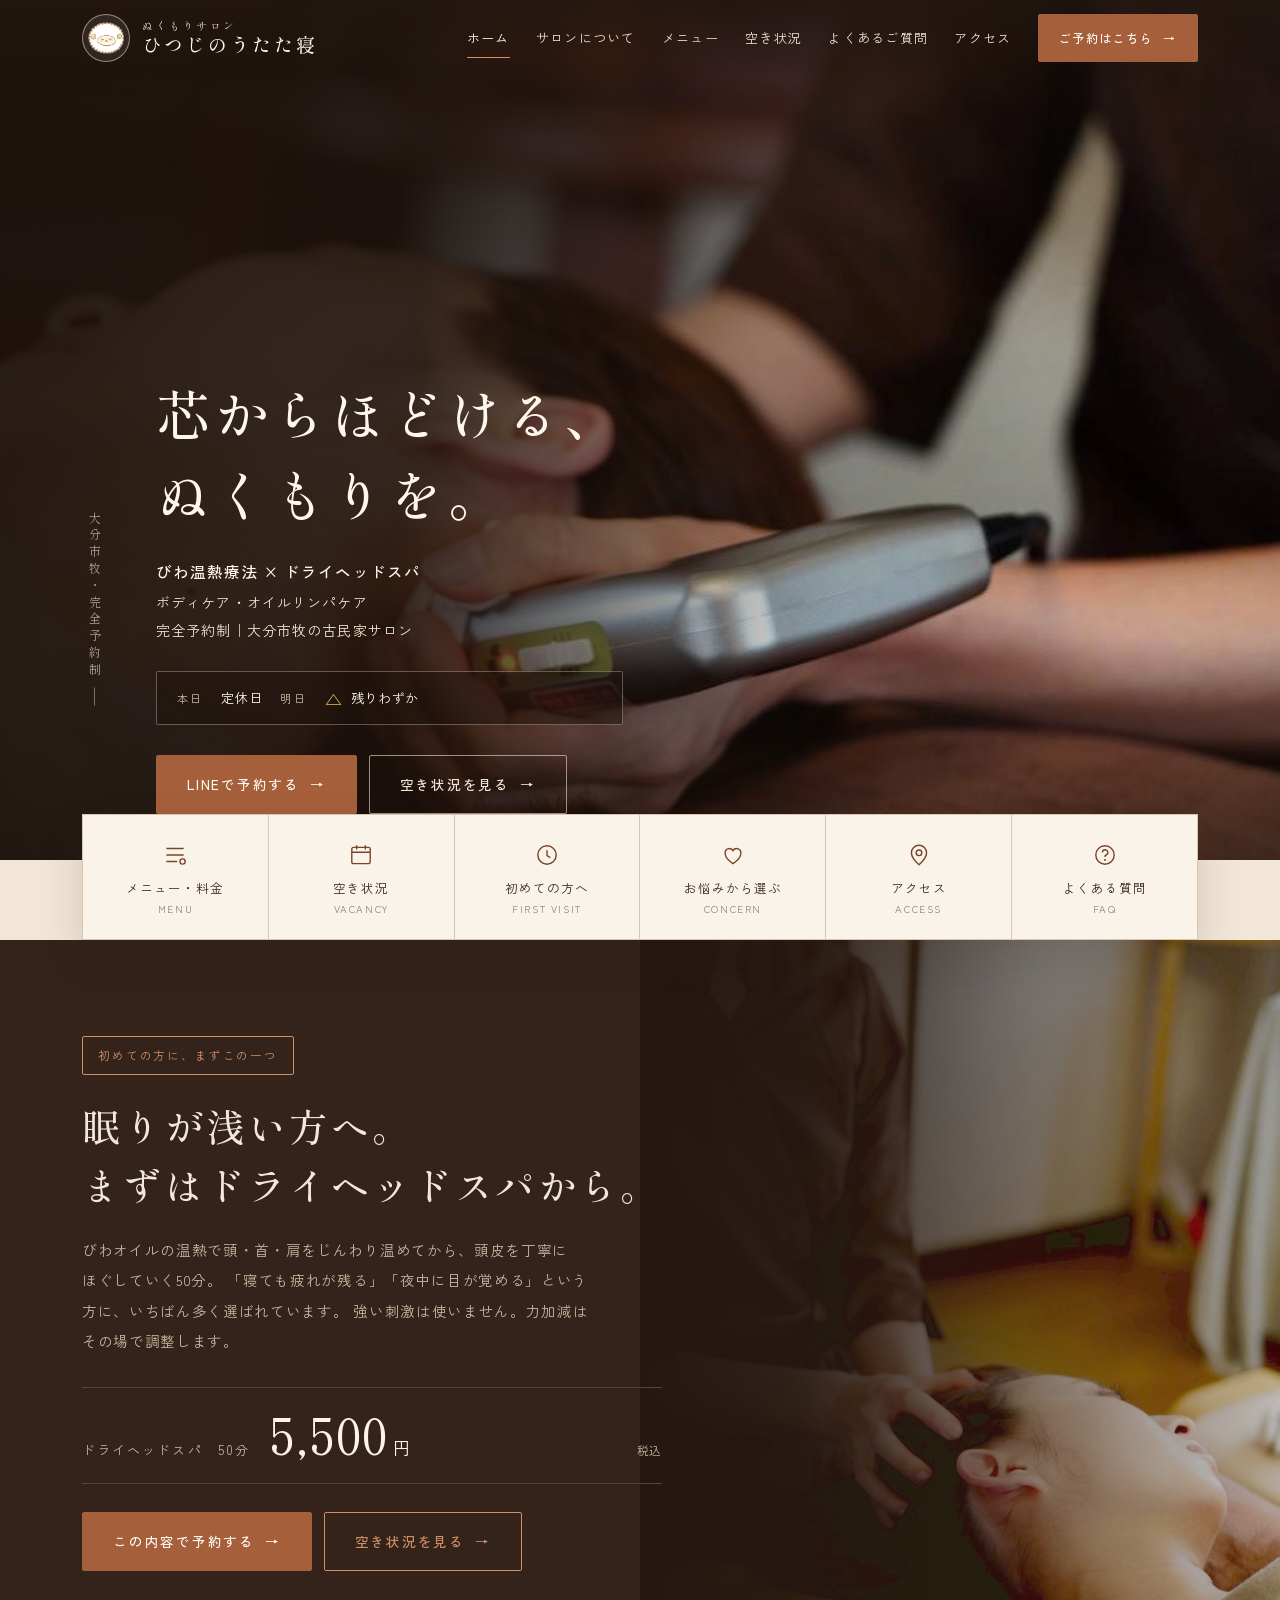
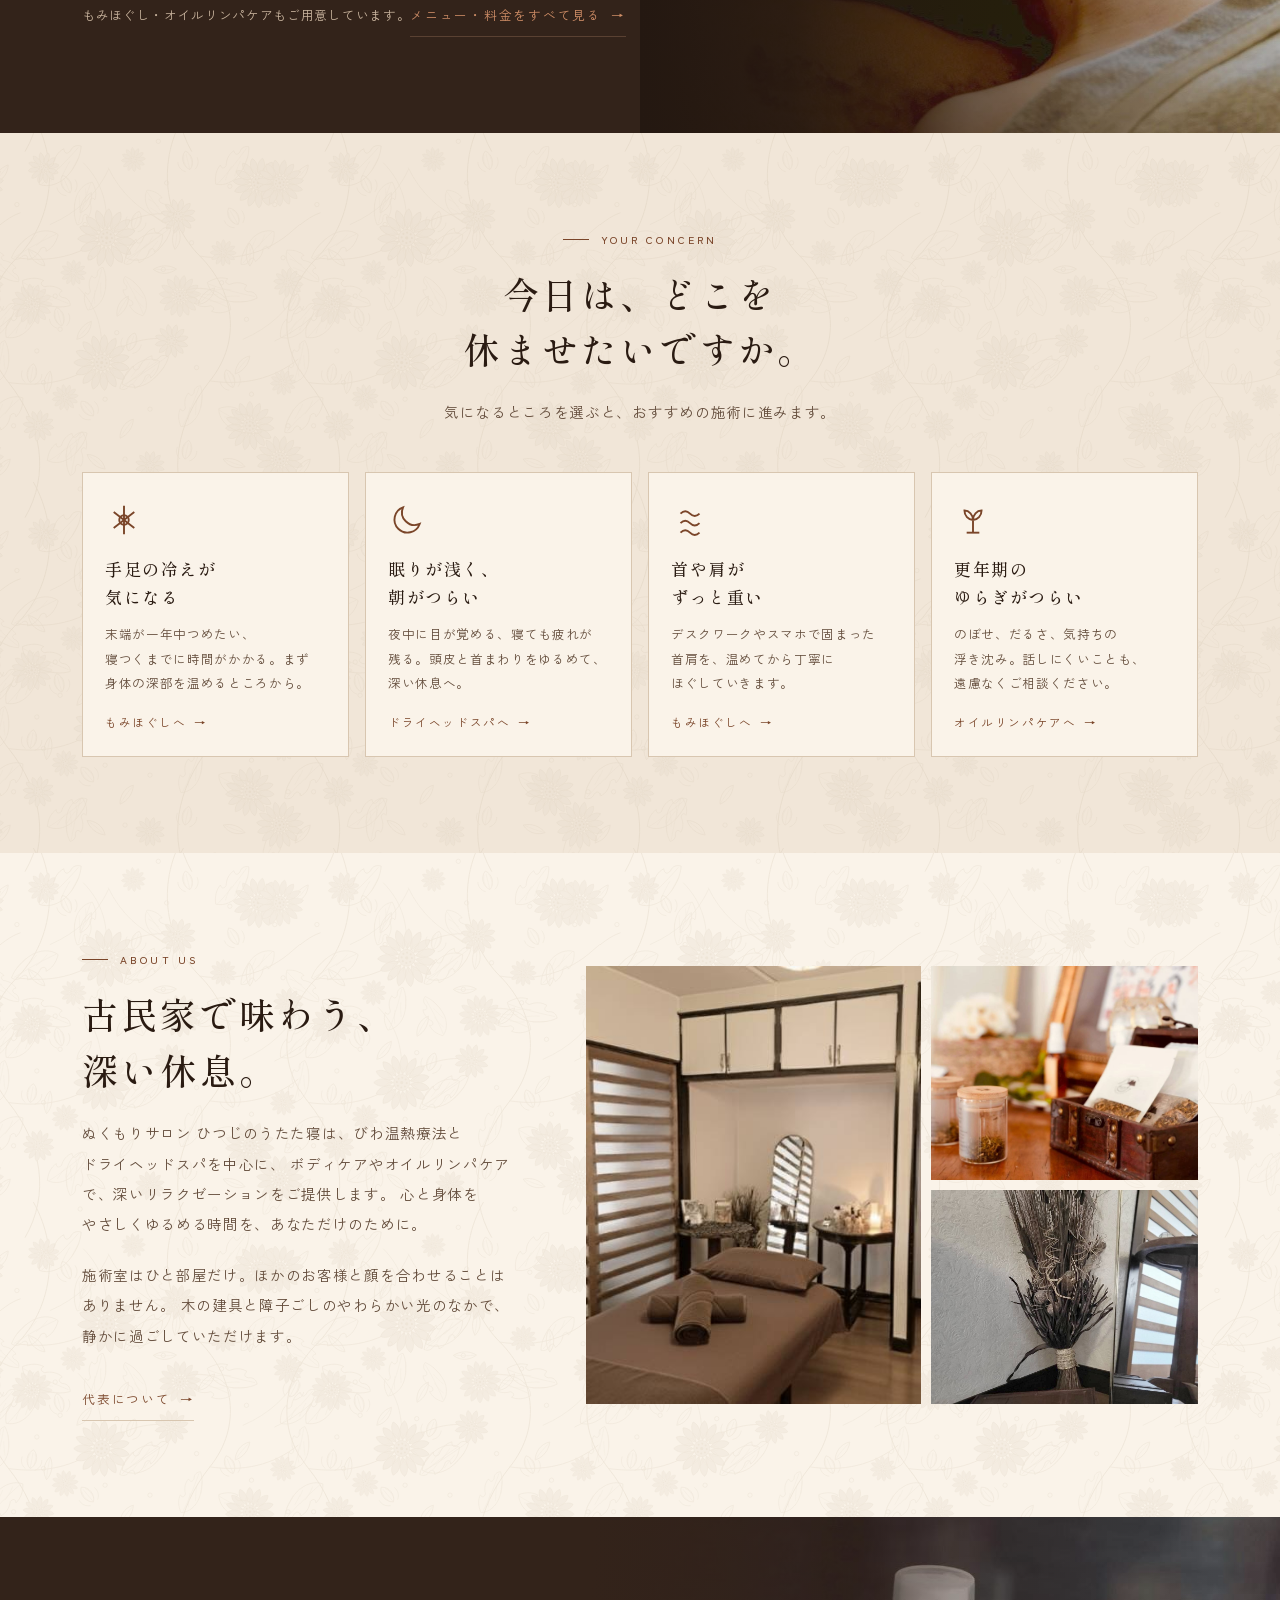
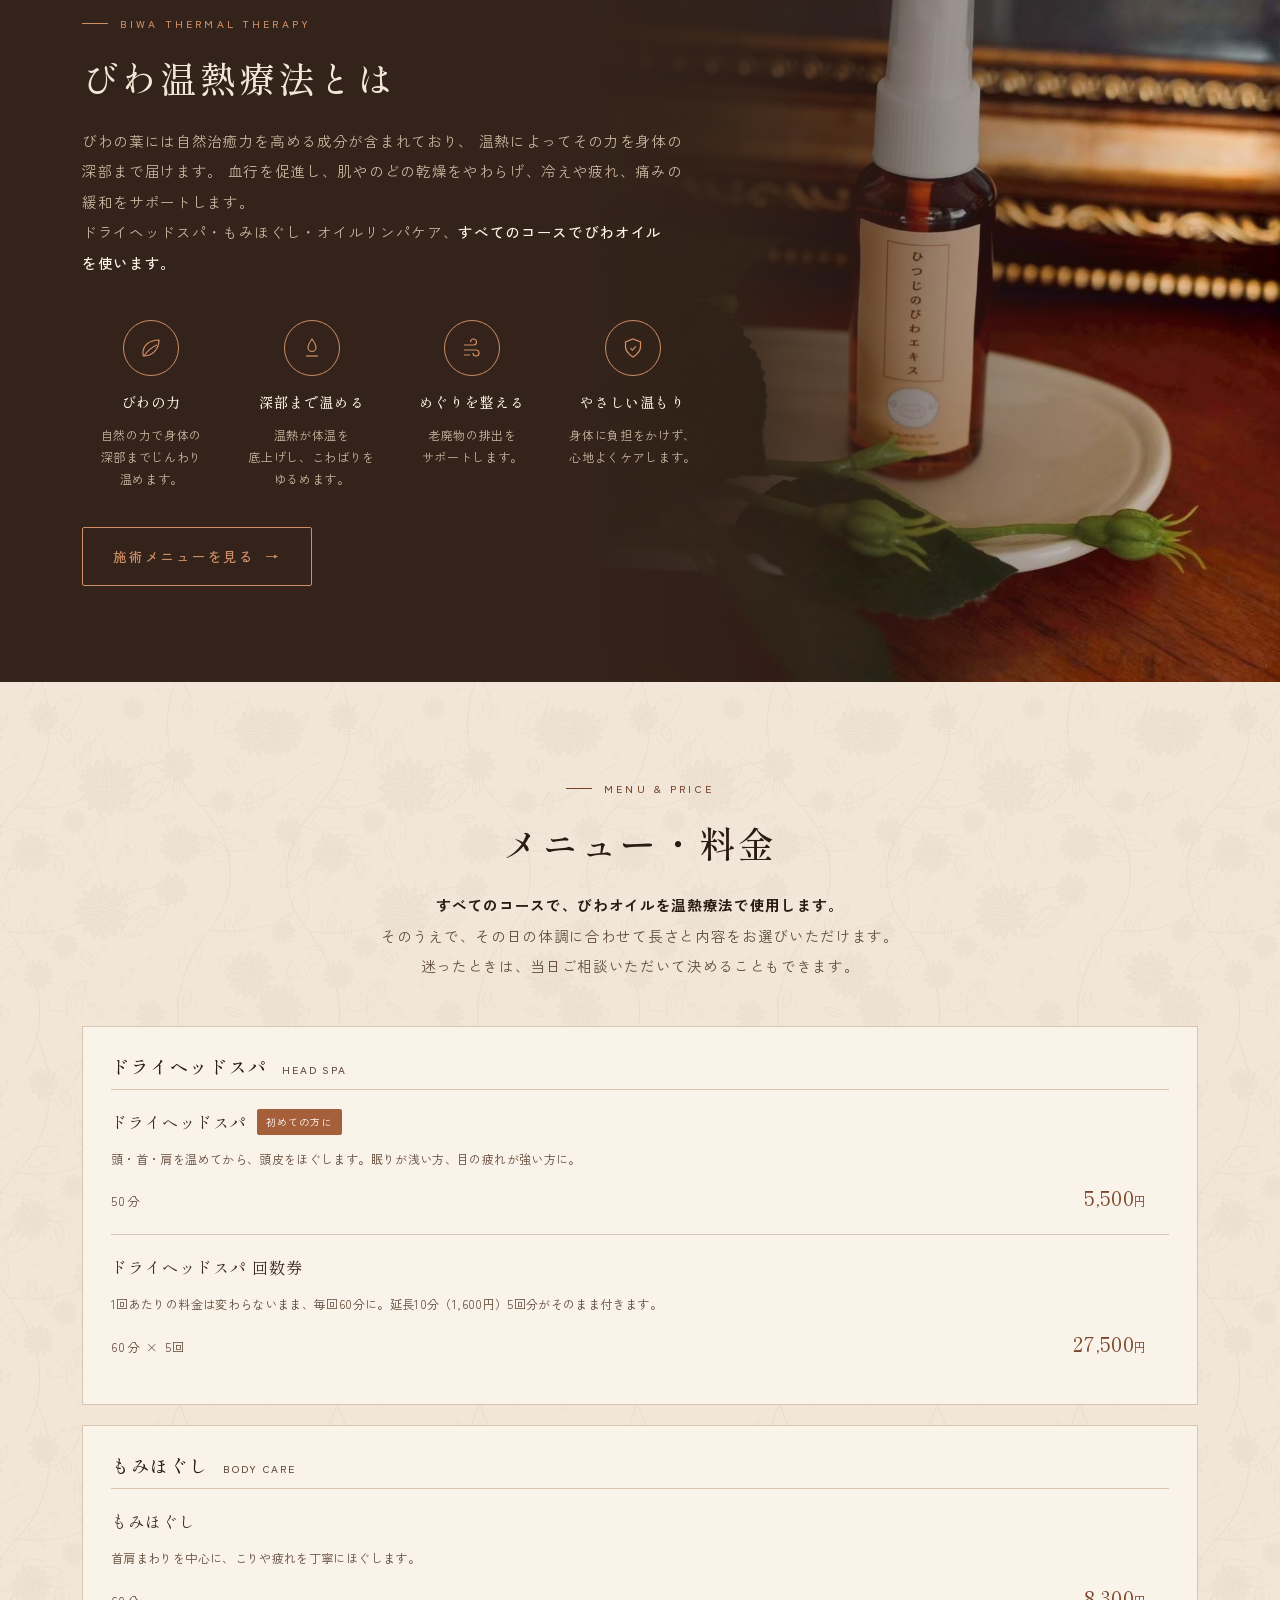
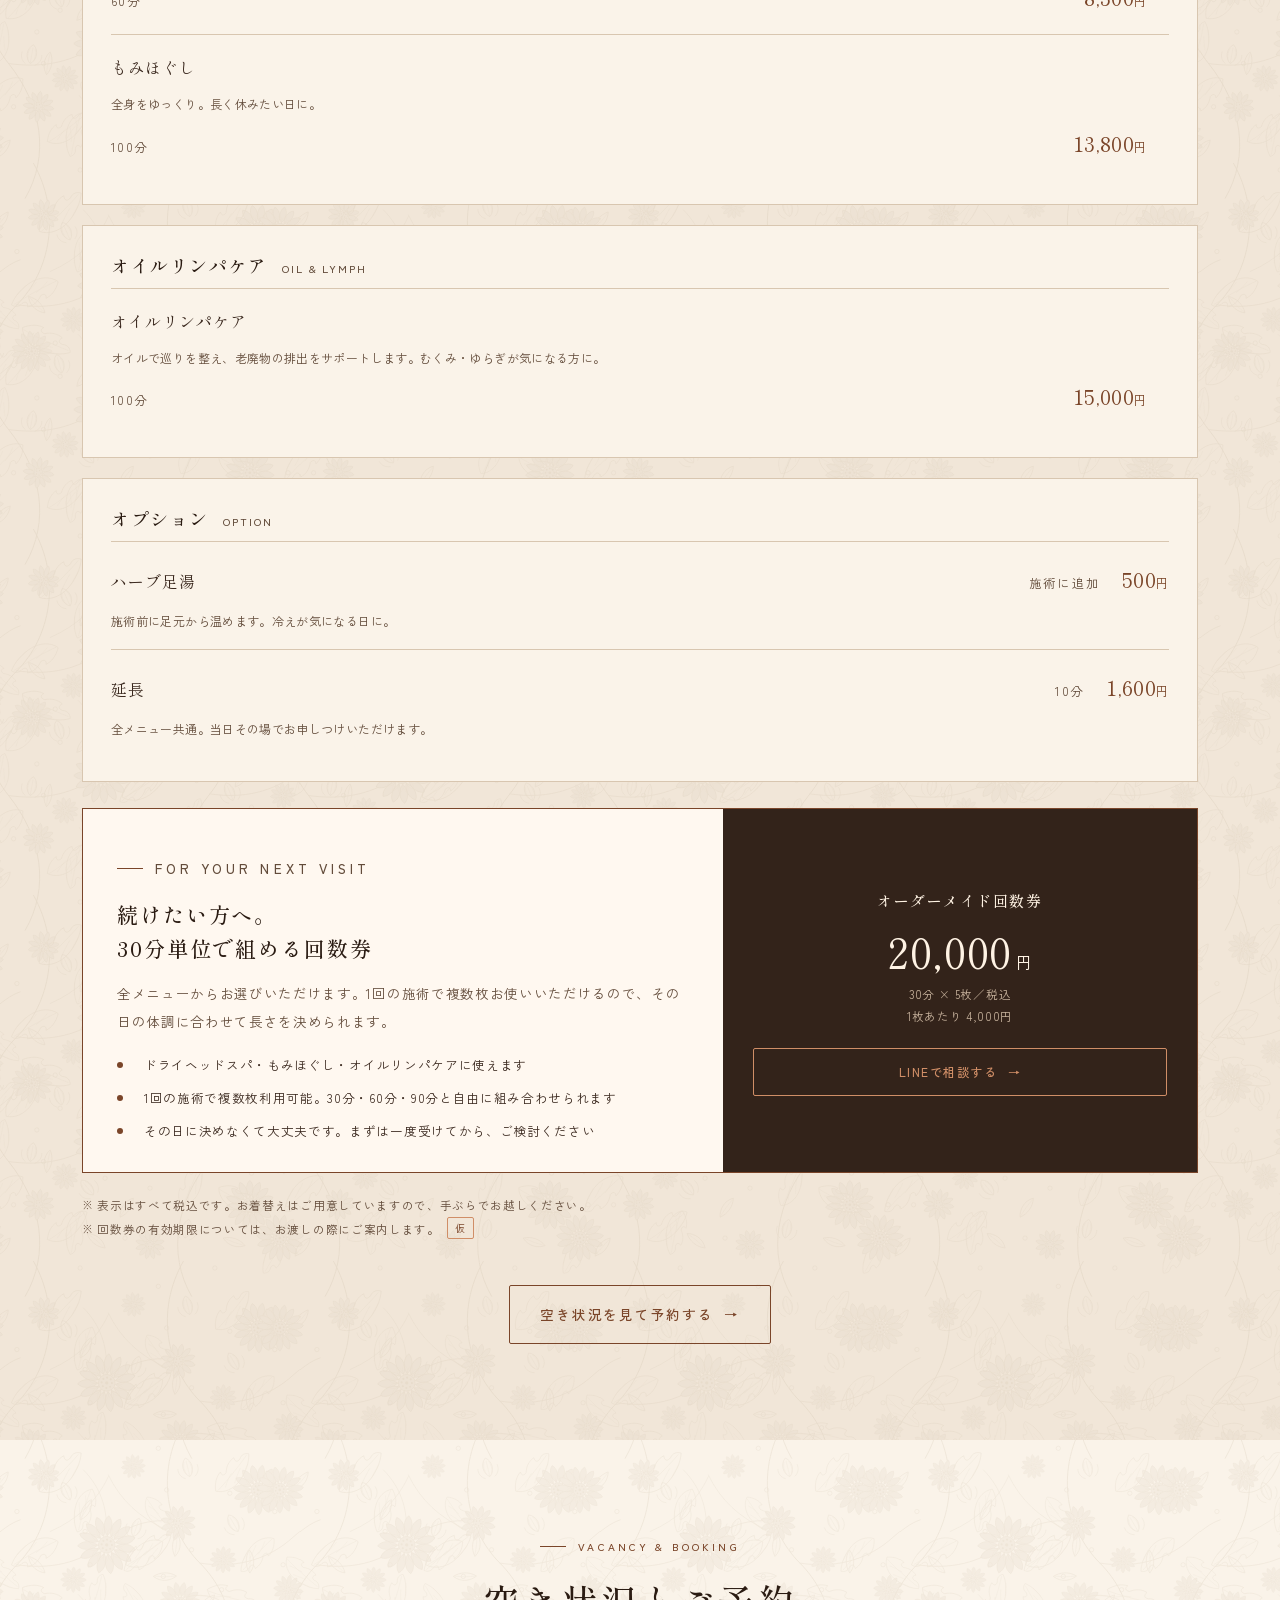
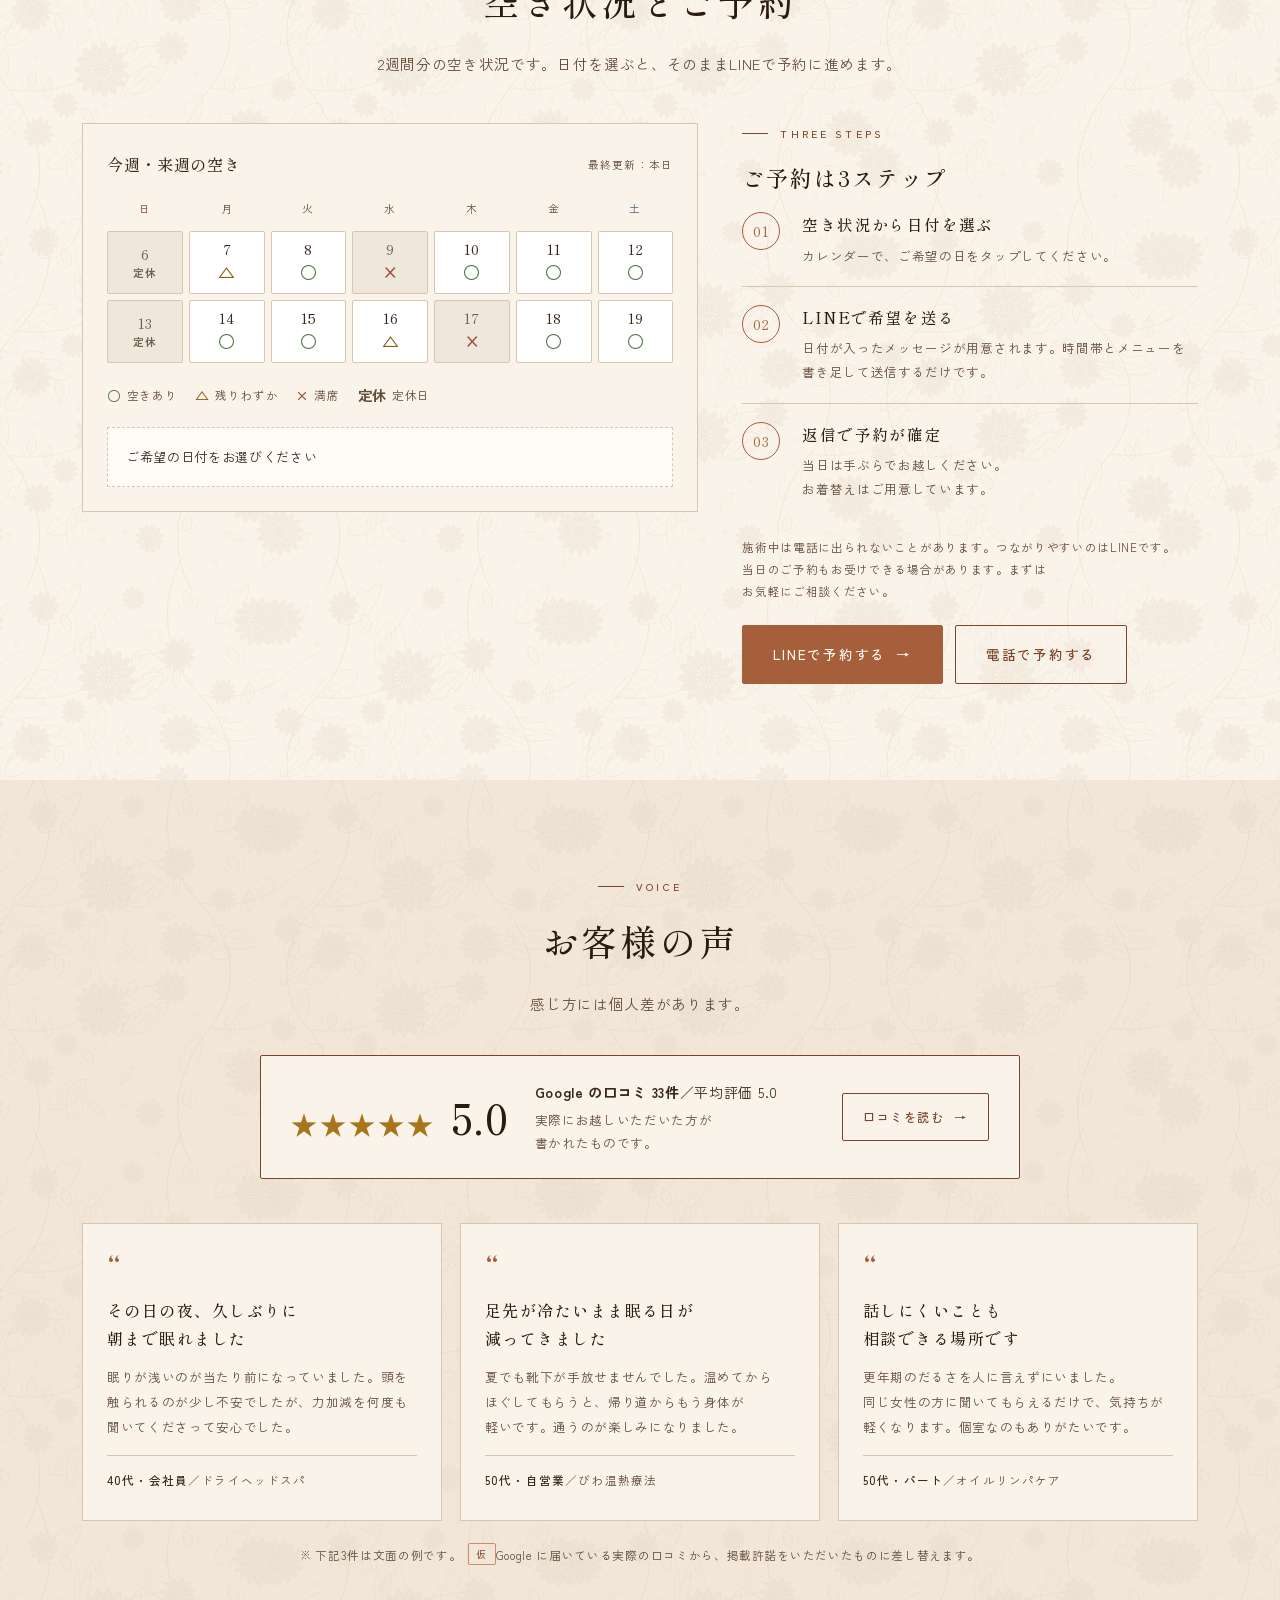
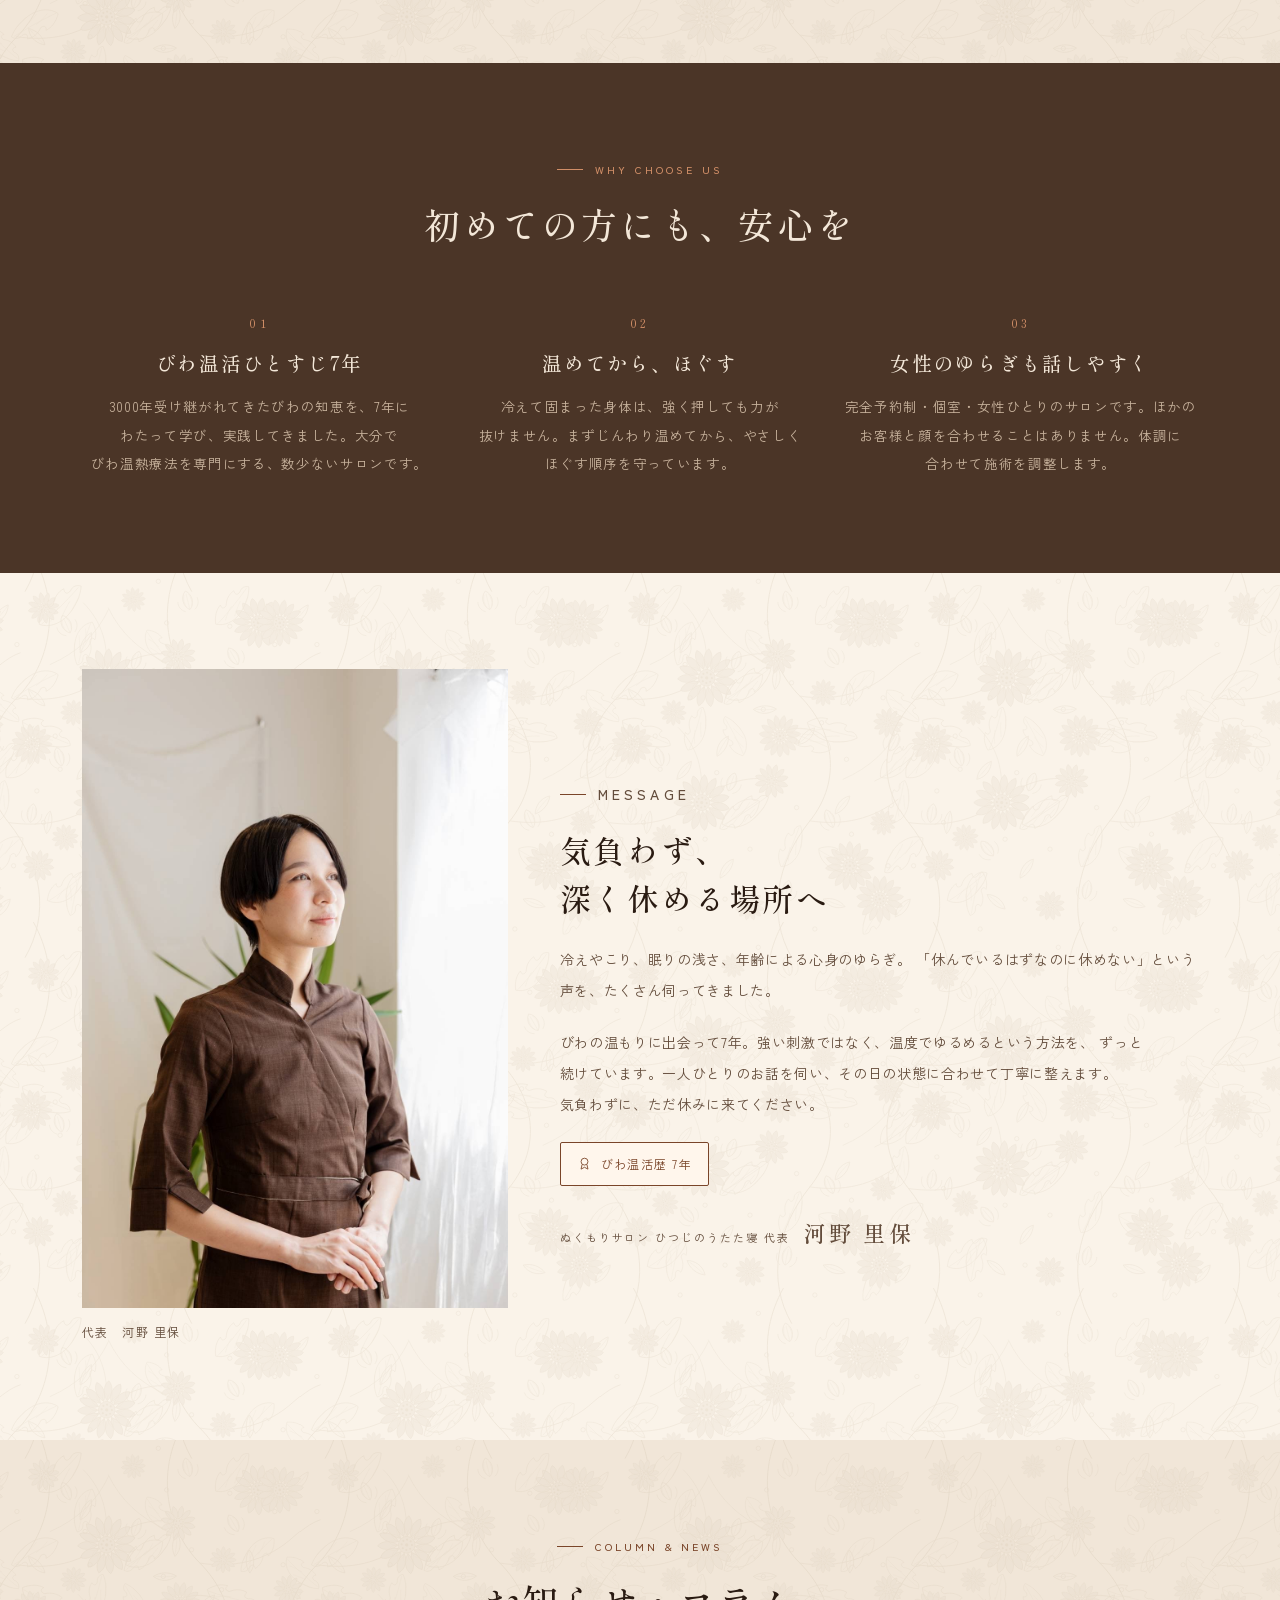
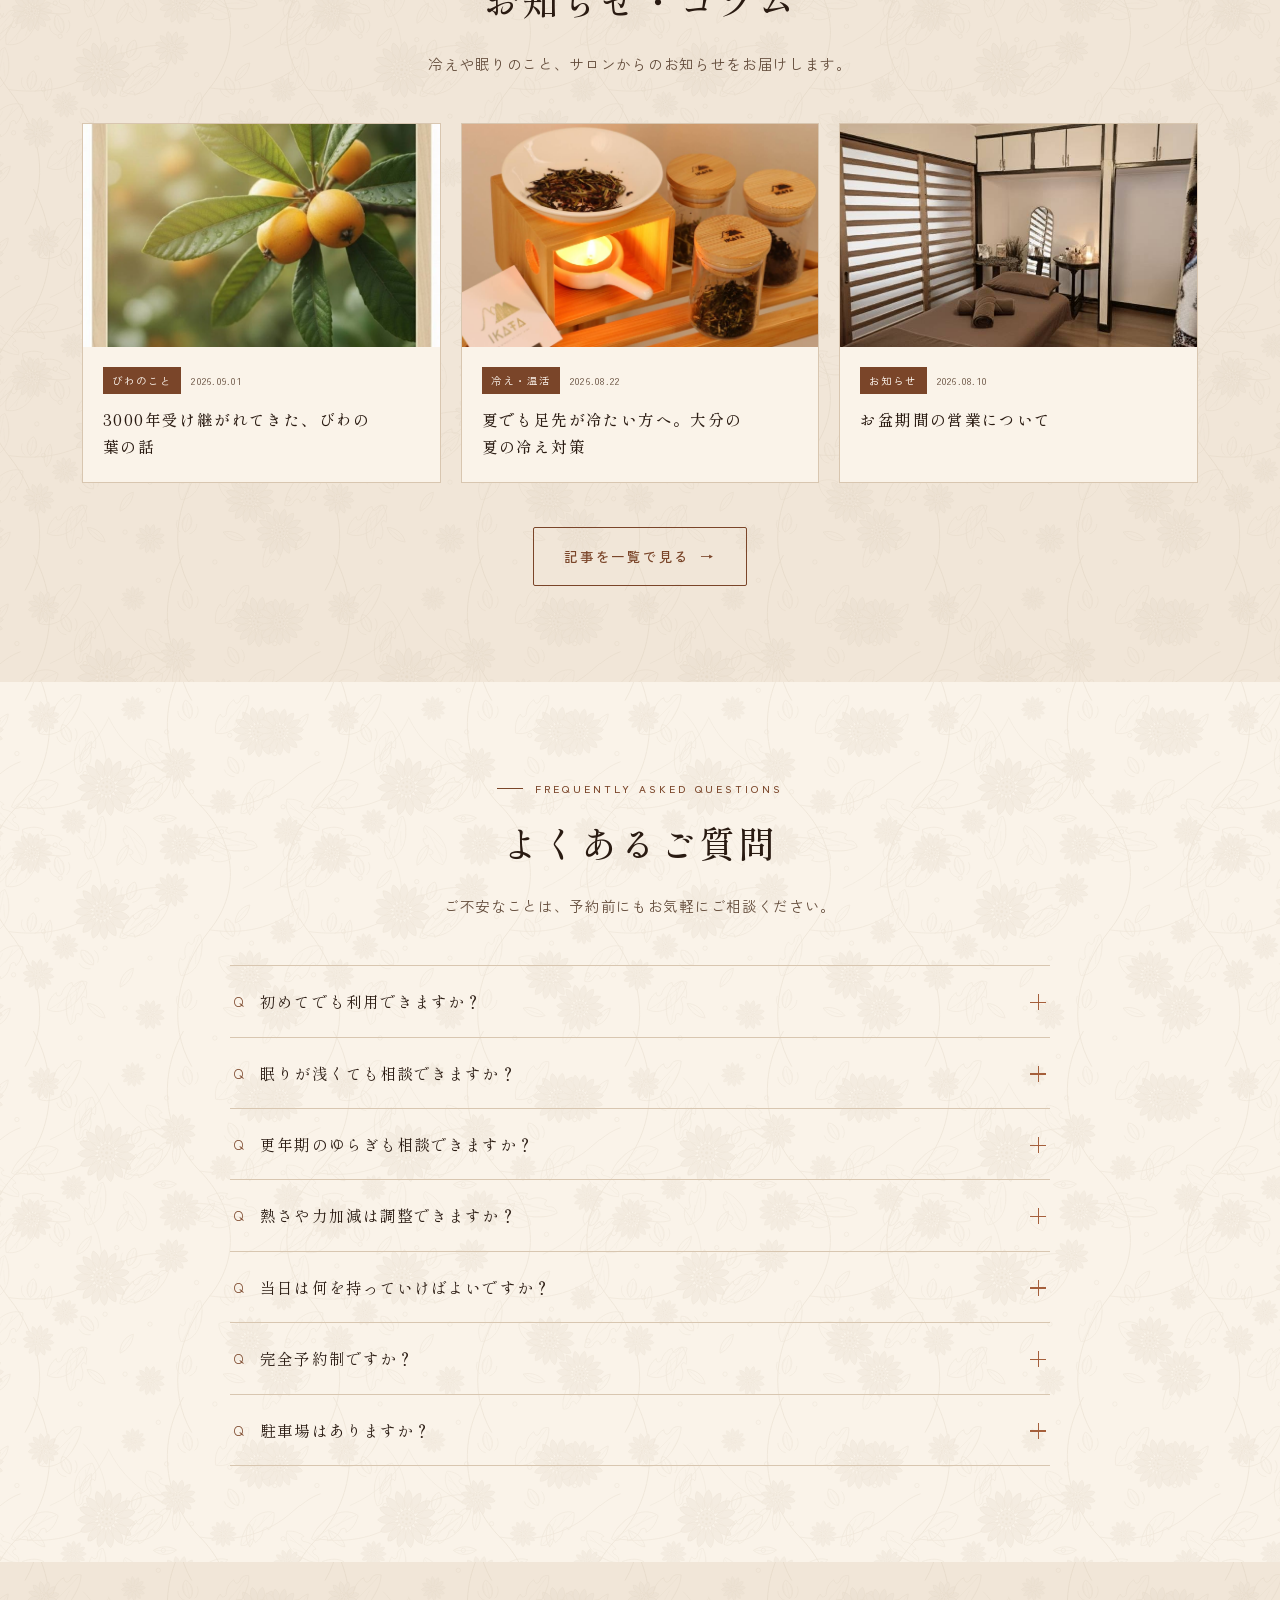
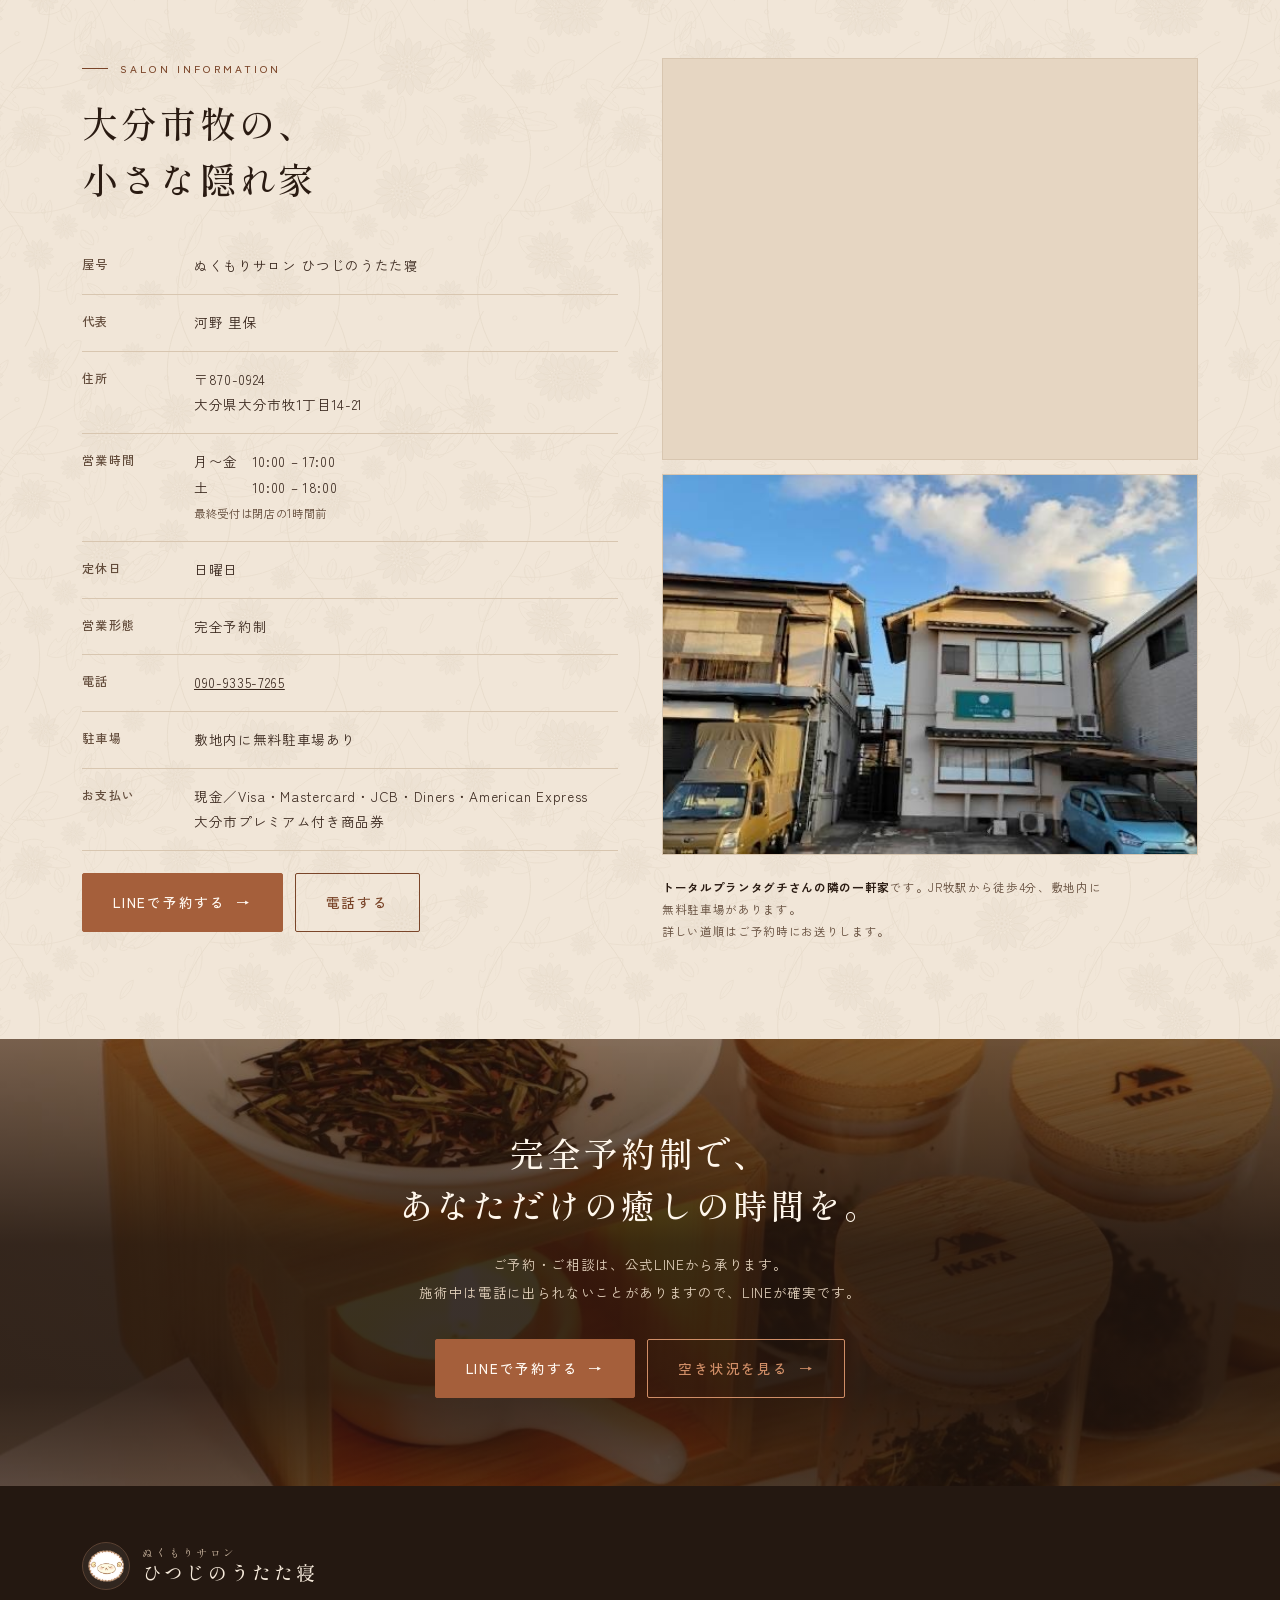
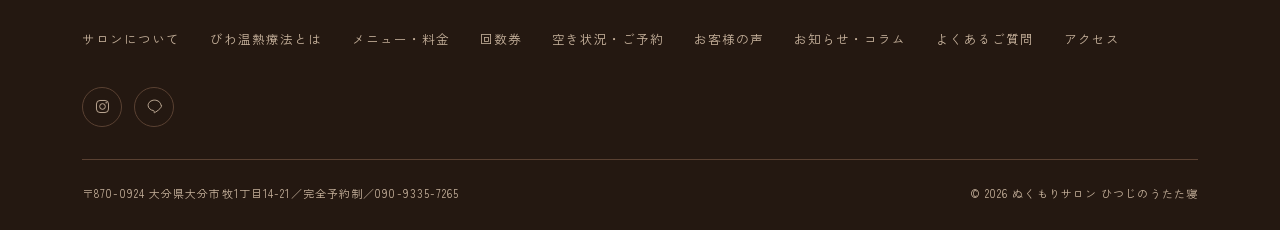
==== commit 07f04443: "確定情報を反映 LINE プロフィールと先方への確認で判明した内容を反映した。  - 営業時間 月〜金 10:00-17:00／土 10:00-18:00、定休日 日曜（仮置きの火曜定休を修正） - " ====
--- a/index.html
+++ b/index.html
@@ -10,7 +10,7 @@
 <link rel="preconnect" href="https://fonts.gstatic.com" crossorigin>
 <link href="https://fonts.googleapis.com/css2?family=Shippori+Mincho:wght@400;500;600&family=Zen+Kaku+Gothic+New:wght@400;500&display=swap" rel="stylesheet">
 <script>document.documentElement.classList.add('js');</script>
-<link rel="stylesheet" href="assets/css/style.css?v=33">
+<link rel="stylesheet" href="assets/css/style.css?v=35">
 </head>
 <body>
 <a class="skip" href="#main">本文へ移動</a>
@@ -405,6 +405,17 @@
       <h2 class="h2">お客様の声</h2>
       <p class="lead">感じ方には個人差があります。</p>
     </div>
+    <div class="rating rise">
+      <div class="rating-score">
+        <span class="stars" aria-hidden="true">★★★★★</span>
+        <b>5.0</b>
+      </div>
+      <div class="rating-tx">
+        <p><b>Google の口コミ 33件</b>／平均評価 5.0</p>
+        <p class="s">実際にお越しいただいた方が書かれたものです。</p>
+      </div>
+      <a class="btn btn-ghost btn-sm" href="https://www.google.com/maps/search/?api=1&amp;query=%E3%81%AC%E3%81%8F%E3%82%82%E3%82%8A%E3%82%B5%E3%83%AD%E3%83%B3%E3%81%B2%E3%81%A4%E3%81%98%E3%81%AE%E3%81%86%E3%81%9F%E3%81%9F%E5%AF%9D+%E5%A4%A7%E5%88%86%E5%B8%82%E7%89%A7" target="_blank" rel="noopener">口コミを読む<span class="ar">→</span></a>
+    </div>
     <div class="voice-grid rise">
       <div class="voice">
         <div class="q" aria-hidden="true">“</div>
@@ -425,7 +436,7 @@
         <p class="who"><b>50代・パート</b>／オイルリンパケア</p>
       </div>
     </div>
-    <p class="note" style="text-align:center">※ 掲載しているお客様の声は、文面の例です。<span class="prov">仮</span>実際のお声は、掲載許諾をいただいたうえで差し替えます。</p>
+    <p class="note" style="text-align:center">※ 下記3件は文面の例です。<span class="prov">仮</span>Google に届いている実際の口コミから、掲載許諾をいただいたものに差し替えます。</p>
   </div>
 </section>
 
@@ -554,7 +565,7 @@
       </div>
       <div class="faq-item">
         <button class="faq-q" type="button" aria-expanded="false"><span class="qm">Q</span>駐車場はありますか？<span class="pm"></span></button>
-        <div class="faq-a"><div><p>お車でお越しいただけます。駐車場所はご予約時にご案内します。<span class="prov">仮</span></p></div></div>
+        <div class="faq-a"><div><p>敷地内に無料の駐車場がございます。お車でお越しください。JR牧駅からは徒歩4分です。</p></div></div>
       </div>
     </div>
   </div>
@@ -571,11 +582,12 @@
           <tr><th>屋号</th><td>ぬくもりサロン ひつじのうたた寝</td></tr>
           <tr><th>代表</th><td>河野 里保</td></tr>
           <tr><th>住所</th><td>〒870-0924<br>大分県大分市牧1丁目14-21</td></tr>
-          <tr><th>営業時間</th><td>10:00 – 19:00（最終受付 17:30）<span class="prov">仮</span></td></tr>
-          <tr><th>定休日</th><td>火曜日<span class="prov">仮</span></td></tr>
+          <tr><th>営業時間</th><td>月〜金　10:00 – 17:00<br>土　　　10:00 – 18:00<br><small style="color:var(--ink-mute)">最終受付は閉店の1時間前</small></td></tr>
+          <tr><th>定休日</th><td>日曜日</td></tr>
           <tr><th>営業形態</th><td>完全予約制</td></tr>
           <tr><th>電話</th><td><a href="tel:09093357265">090-9335-7265</a></td></tr>
-          <tr><th>駐車場</th><td>あり<span class="prov">仮</span></td></tr>
+          <tr><th>駐車場</th><td>敷地内に無料駐車場あり</td></tr>
+          <tr><th>お支払い</th><td>現金／Visa・Mastercard・JCB・Diners・American Express<br>大分市プレミアム付き商品券</td></tr>
         </tbody>
       </table>
       <div class="access-acts">
@@ -587,8 +599,8 @@
       <div class="map">
         <iframe src="https://www.google.com/maps?q=%E5%A4%A7%E5%88%86%E7%9C%8C%E5%A4%A7%E5%88%86%E5%B8%82%E7%89%A71%E4%B8%81%E7%9B%AE14-21&output=embed" loading="lazy" title="ぬくもりサロン ひつじのうたた寝の地図" referrerpolicy="no-referrer-when-downgrade"></iframe>
       </div>
-      <figure style="margin:14px 0 0"><img src="assets/img/exterior.jpg" alt="サロンの外観。この建物が目印です" loading="lazy" style="width:100%;border:1px solid var(--line)"></figure>
-      <p class="note">この建物を目印にお越しください。詳しい道順はご予約時にお送りします。</p>
+      <figure style="margin:14px 0 0"><img src="assets/img/exterior.jpg" alt="サロンの外観。トータルプランタグチさんの隣の一軒家です" loading="lazy" style="width:100%;border:1px solid var(--line)"></figure>
+      <p class="note"><b style="color:var(--ink-strong)">トータルプランタグチさんの隣の一軒家</b>です。<span class="nb">JR牧駅</span>から徒歩4分、敷地内に無料駐車場があります。<br>詳しい道順はご予約時にお送りします。</p>
     </div>
   </div>
 </section>
@@ -662,11 +674,11 @@
   for(var i=0;i<21;i++){
     var x=new Date(s); x.setDate(s.getDate()+i);
     var k=x.getFullYear()+'-'+String(x.getMonth()+1).padStart(2,'0')+'-'+String(x.getDate()).padStart(2,'0');
-    o[k]= x.getDay()===2 ? 'off' : pat[i%pat.length]==='off' ? 'o' : pat[i%pat.length];
+    o[k]= x.getDay()===0 ? 'off' : pat[i%pat.length]==='off' ? 'o' : pat[i%pat.length];
   }
   return o;
 })();
 </script>
-<script src="assets/js/app.js?v=31" defer></script>
+<script src="assets/js/app.js?v=34" defer></script>
 </body>
 </html>
--- a/assets/css/style.css
+++ b/assets/css/style.css
@@ -772,3 +772,22 @@
   .price-name{font-size:15.5px;}
   .price-yen{font-size:21px;}
 }
+
+/* Google の評価（お客様の声の冒頭） */
+.rating{
+  display:flex; align-items:center; gap:26px; flex-wrap:wrap;
+  max-width:760px; margin:36px auto 0; padding:24px 30px;
+  background:var(--cream-hi); border:1px solid var(--copper-deep); border-radius:2px;
+}
+.rating-score{display:flex; align-items:baseline; gap:14px; flex:none;}
+.rating-score .stars{font-size:26px; color:#A8741C; letter-spacing:.12em; line-height:1;}
+.rating-score b{font-family:var(--serif); font-size:42px; font-weight:500; color:var(--ink-strong); line-height:1;}
+.rating-tx{flex:1; min-width:200px;}
+.rating-tx p{font-size:14px; line-height:1.8;}
+.rating-tx .s{font-size:12.5px; color:var(--ink-mute); margin-top:4px;}
+.rating .btn{flex:none;}
+@media (max-width:900px){
+  .rating{flex-direction:column; align-items:flex-start; gap:16px; padding:22px 20px;}
+  .rating .btn{width:100%;}
+  .rating-tx p{font-size:15px;}
+}
